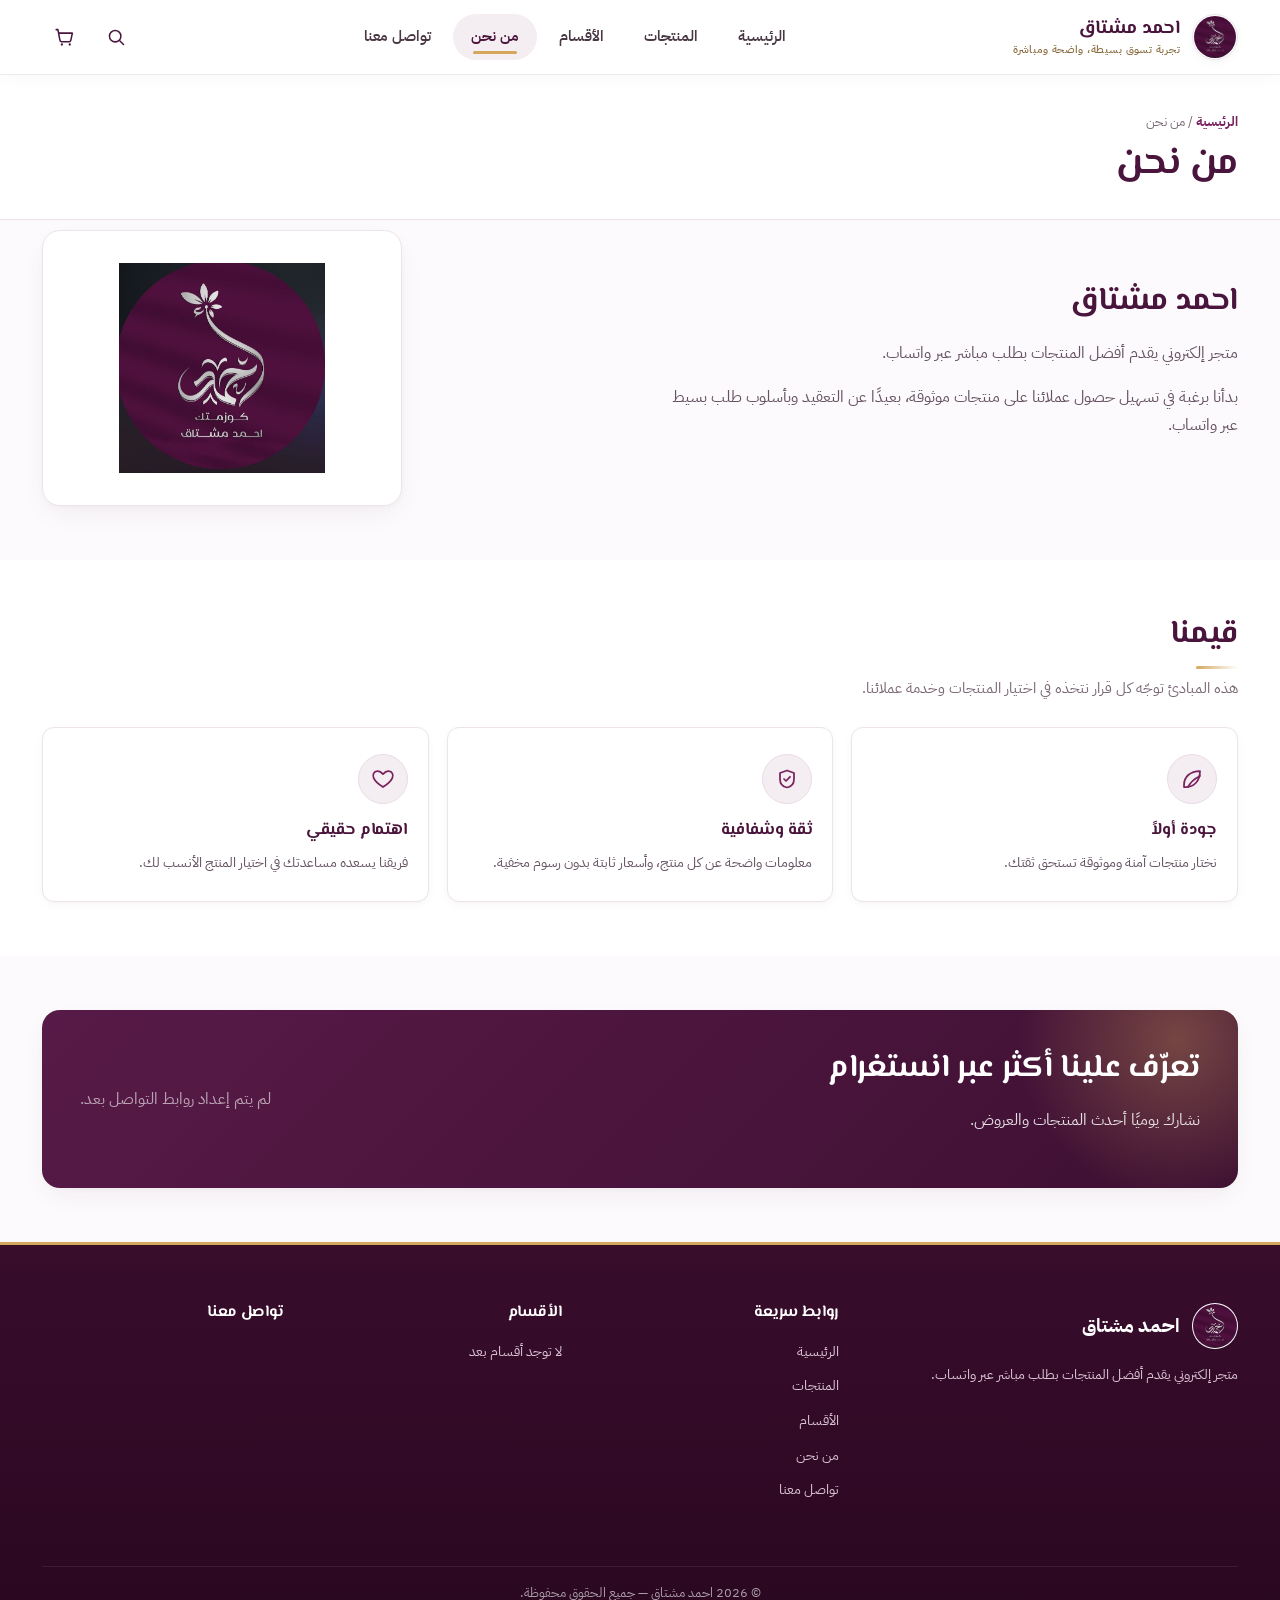
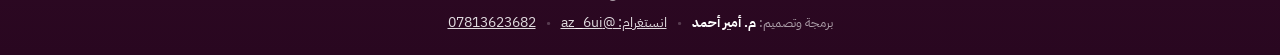
==== about.html @ 4a7d6ff7 "Add files via upload" ====
<!DOCTYPE html>
<html lang="ar" dir="rtl">
<head>
  <meta name="viewport" content="width=device-width, initial-scale=1.0">
<meta charset="UTF-8">
<meta name="viewport" content="width=device-width, initial-scale=1.0">
<title>من نحن | متجرك الإلكتروني</title>
<link rel="icon" href="assets/logo/logo.png">
  <!-- Arabic UI font (same on every page; non-blocking) -->
  <!-- عدّل رابط قاعدة البيانات لكل عميل ليطابق config.js -->
  <link rel="preconnect" href="https://test3-2a6de-default-rtdb.europe-west1.firebasedatabase.app" crossorigin>
  <link rel="preconnect" href="https://ik.imagekit.io" crossorigin>
  <link rel="preconnect" href="https://fonts.googleapis.com">
  <link rel="preconnect" href="https://fonts.gstatic.com" crossorigin>
  <link rel="stylesheet" href="https://fonts.googleapis.com/css2?family=Cairo:wght@600;700&family=Tajawal:wght@400;500;700&display=swap" media="print" onload="this.media='all'">
  <noscript><link rel="stylesheet" href="https://fonts.googleapis.com/css2?family=Cairo:wght@600;700&family=Tajawal:wght@400;500;700&display=swap"></noscript>
<link rel="stylesheet" href="css/style.css?v=60">
  <link rel="stylesheet" href="css/refresh.css?v=60">
</head>
<body>

<div id="site-header" data-active="about"></div>

<main>
  <section class="page-header">
    <div class="container">
      <div class="breadcrumb"><a href="index.html">الرئيسية</a> / من نحن</div>
      <h1>من نحن</h1>
    </div>
  </section>

  <section class="section" style="padding-top:10px;">
    <div class="container about-hero">
      <div>
        <h2 id="aboutStoreName">متجرك الإلكتروني</h2>
        <p id="aboutDescription">متجر إلكتروني يقدّم منتجات مختارة بعناية.</p>
        <p>بدأنا برغبة في تسهيل حصول عملائنا على منتجات موثوقة، بعيدًا عن التعقيد وبأسلوب طلب بسيط عبر واتساب.</p>
      </div>
      <div class="hero-art" style="max-width:360px;margin-inline-start:auto;">
        <img src="assets/logo/logo.png" alt="شعار المتجر">
      </div>
    </div>
  </section>

  <section class="section section-alt">
    <div class="container">
      <div class="section-head">
        <div>
          <h2>قيمنا</h2>
          <p>هذه المبادئ توجّه كل قرار نتخذه في اختيار المنتجات وخدمة عملائنا.</p>
        </div>
      </div>
      <div class="value-grid">
        <div class="feature-card">
          <div class="icon"><svg viewBox="0 0 24 24" fill="none" stroke="currentColor" stroke-width="1.7"><path d="M20 4C10 4 4 10 4 18v2h2c8 0 14-6 14-16Z"/><path d="M8 20c2-4 6-8 12-11"/></svg></div>
          <h3>جودة أولاً</h3>
          <p>نختار منتجات آمنة وموثوقة تستحق ثقتك.</p>
        </div>
        <div class="feature-card">
          <div class="icon"><svg viewBox="0 0 24 24" fill="none" stroke="currentColor" stroke-width="1.7"><path d="M12 3.5 19 6v6c0 5-3 7.8-7 8.5-4-.7-7-3.5-7-8.5V6l7-2.5Z"/><path d="m9 12 2 2 4-4.2"/></svg></div>
          <h3>ثقة وشفافية</h3>
          <p>معلومات واضحة عن كل منتج، وأسعار ثابتة بدون رسوم مخفية.</p>
        </div>
        <div class="feature-card">
          <div class="icon"><svg viewBox="0 0 24 24" fill="none" stroke="currentColor" stroke-width="1.7"><path d="M12 20s-7.3-4.6-9.4-9.2C1.2 7.6 3 4.5 6.2 4.1c2-.3 3.8.7 5.8 3 2-2.3 3.8-3.3 5.8-3 3.2.4 5 3.5 3.6 6.7C19.3 15.4 12 20 12 20Z"/></svg></div>
          <h3>اهتمام حقيقي</h3>
          <p>فريقنا يسعده مساعدتك في اختيار المنتج الأنسب لك.</p>
        </div>
      </div>
    </div>
  </section>

  <section class="section">
    <div class="container">
      <div class="contact-band" id="aboutContactBand">
        <div>
          <h2>تعرّف علينا أكثر عبر انستغرام</h2>
          <p>نشارك يوميًا أحدث المنتجات والعروض.</p>
        </div>
        <div class="social-row" id="aboutSocialRow"></div>
      </div>
    </div>
  </section>
</main>

<div id="site-footer"></div>

<!-- سكربتات مؤجلة (defer): لا تحجب الرسم. القراءة من Firebase عبر REST داخل store.js (بدون SDK) -->
<script src="js/config.js?v=60" defer></script>
<script src="js/icons.js?v=60" defer></script>
<script src="js/store.js?v=60" defer></script>
<script src="js/whatsapp.js?v=60" defer></script>
<script src="js/app.js?v=60" defer></script>
<script>
  /* تُستدعى عند التحميل وعند وصول الإعدادات من Firebase (كانت تُرسم مرة واحدة فقط → بيانات ناقصة لأول زائر) */
  function renderAboutPage() {
    var s = Store.getSettings();
    var nameEl = document.getElementById("aboutStoreName");
    var descEl = document.getElementById("aboutDescription");
    if (nameEl) nameEl.textContent = s.storeName || "";
    if (descEl) descEl.textContent = s.storeDescription || "";

    var html = "";
    if (s.instagram) html += '<a href="' + escapeHtml(safeUrl(s.instagram)) + '" target="_blank" rel="noopener">' + iconSvg("instagram") + "انستغرام</a>";
    if (s.whatsapp) html += '<a href="https://wa.me/' + whatsappDigitsOnly(s.whatsapp) + '" target="_blank" rel="noopener">' + iconSvg("whatsapp") + "واتساب</a>";
    var row = document.getElementById("aboutSocialRow");
    if (row) row.innerHTML = html || '<span style="opacity:.6;">لم يتم إعداد روابط التواصل بعد.</span>';
  }
  document.addEventListener("DOMContentLoaded", renderAboutPage);
  document.addEventListener("store:synced", renderAboutPage);
</script>
</body>
</html>
---- css/style.css ----
/* ==========================================================================
   style.css — Luxury Velvet Berry & Warm Plum Theme — RTL Arabic
   Store: كوزمتك احمد مشتاق
   --------------------------------------------------------------------------
   Foundation of the design system: tokens, base, every shared component,
   the admin area and the core responsive rules. Self-sufficient styling.
   ========================================================================== */

@import url('https://fonts.googleapis.com/css2?family=El+Messiri:wght@400;600;700&family=IBM+Plex+Sans+Arabic:wght@300;400;500;600;700&display=swap');

:root{
  /* ---- 1. ثيم كوزمتك احمد مشتاق (درجات توتية مخملية واضحة ومريحة) ---- */
  --primary:#4a153c;            /* بورغندي توتي دافئ وواضح بدلاً من السواد المكتوم */
  --secondary:#7a225e;          /* درجة مخملية أنيقة للأزرار والتفاعل */
  --accent:#d4a75d;             /* ذهبي شامبين هادئ ومشرق */
  --bg:#fcfafc;                 /* خلفية ساتانية دافئة ومريحة للنظر */
  --surface:#ffffff;            /* بطاقات بيضاء نقية */
  --text:#241621;               /* لون نصوص أساسي مريح وواضح */
  --text-2:#786674;             /* لون نصوص فرعية ناعم */
  --border:#ede4eb;             /* حدود شعرية ناعمة جداً */

  /* ---- 2. التدرجات المشتقة والحالات ---- */
  --primary-hover:#3b0f30;
  --secondary-hover:#63184b;
  --secondary-50:#faf2f7;       /* خلفيات التحديد الناعمة */
  --secondary-100:#f2deec;
  --accent-soft:#fbf6ee;
  --accent-ink:#876020;
  --surface-2:#f6f1f5;          /* خلفيات الألواح والعناصر المساعدة */
  --border-strong:#d9cad6;
  --border-soft:#f7f1f5;
  --on-primary:#ffffff;

  /* ---- 3. ألوان الحالات ---- */
  --success:#1b6848; --success-bg:#eef7f2; --success-line:#c4e4d3; --success-ink:#124d35;
  --warning:#9d5614; --warning-bg:#fdf6ee; --warning-line:#f6dcbc; --warning-ink:#703b0a;
  --error:#a31c26;   --error-bg:#fdf1f2;   --error-line:#f7c7ca;   --error-ink:#751119;
  --info:#7a225e;    --info-bg:#faf2f7;    --info-line:#f2deec;    --info-ink:#63184b;

  /* ---- 4. الحفاظ على المسميات القديمة للتوافق الكامل مع دوال الموقع ---- */
  --teal:var(--secondary); --teal-deep:var(--primary); --teal-press:var(--primary-hover);
  --teal-light:var(--secondary-50); --teal-wash:var(--surface-2);
  --navy:var(--primary); --navy-2:#483443; --soft-blue:var(--secondary-50);
  --olive-900:var(--primary); --olive-800:var(--primary); --olive-700:var(--primary); --olive-600:var(--secondary);
  --olive-500:var(--secondary); --olive-400:#9e8d9a; --olive-100:var(--secondary-50); --olive-50:var(--surface-2);
  --sand-500:var(--accent-ink); --sand-100:var(--accent-soft);
  --cream:var(--bg); --white:var(--surface);
  --ink-900:var(--text); --ink-800:#2d1d29; --ink-700:#493744; --ink-600:#665261;
  --ink-500:var(--text-2); --ink-400:var(--text-2); --ink-300:#a797a3;
  --line:var(--border); --line-strong:var(--border-strong); --line-soft:var(--border-soft);
  --danger:var(--error); --danger-bg:var(--error-bg);

  /* ---- 5. الحواف، الظلال والخطوط ---- */
  --radius-xl:18px; --radius-lg:14px; --radius-md:10px; --radius-sm:6px; --radius-pill:999px;
  --r-card:12px; --r-ctl:8px;
  --shadow-soft:0 3px 12px -2px rgba(74,21,60,.05), 0 1px 3px rgba(74,21,60,.02);
  --shadow-card:0 10px 30px -8px rgba(74,21,60,.08), 0 2px 6px -1px rgba(74,21,60,.03);
  --shadow-lift:0 20px 45px -10px rgba(74,21,60,.18), 0 6px 16px -4px rgba(74,21,60,.08);
  --ring:0 0 0 3px rgba(122,34,94,.18);
  --overlay:rgba(43,12,35,.6);
  --font-display:'El Messiri',serif;
  --font-body:'IBM Plex Sans Arabic',system-ui,sans-serif;
  --container:1260px;

  /* النسبة المناسبة لعرض منتجات التجميل والعطور */
  --card-image-ratio:4/5;
  --card-image-fit:cover;
}

@supports (color:color-mix(in srgb,red,blue)){
  :root{
    --primary-hover:color-mix(in srgb,var(--primary) 82%,#000);
    --secondary-hover:color-mix(in srgb,var(--secondary) 85%,#000);
    --secondary-50:color-mix(in srgb,var(--secondary) 8%,#fff);
    --secondary-100:color-mix(in srgb,var(--secondary) 16%,#fff);
    --accent-soft:color-mix(in srgb,var(--accent) 12%,#fff);
    --accent-ink:color-mix(in srgb,var(--accent) 64%,#000);
    --surface-2:color-mix(in srgb,var(--bg) 60%,var(--border));
    --border-soft:color-mix(in srgb,var(--border) 55%,#fff);
  }
}

/* ==========================================================================
   Base
   ========================================================================== */
*{box-sizing:border-box}
html{scroll-behavior:smooth;-webkit-text-size-adjust:100%}
body{
  margin:0;
  background:var(--bg);
  color:var(--text);
  font-family:var(--font-body);
  font-size:16px;
  line-height:1.75;
  -webkit-font-smoothing:antialiased;
  -webkit-tap-highlight-color:transparent;
  text-rendering:optimizeLegibility;
}
img{max-width:100%;display:block}
a{color:inherit;text-decoration:none}
a,button,input,select,textarea{touch-action:manipulation}
button,input,select,textarea{font:inherit}
button{cursor:pointer}
p{color:var(--ink-600);margin:0 0 1em}
h1,h2,h3,h4{
  font-family:var(--font-display);
  font-weight:700;
  line-height:1.3;
  margin:0 0 .5em;
  color:var(--primary);
  letter-spacing:-0.01em;
}
h1{font-size:clamp(1.85rem,4.2vw,3rem);line-height:1.2}
h2{font-size:clamp(1.4rem,2.8vw,2rem)}
h3{font-size:1.15rem}
.container{width:min(100%,var(--container));margin-inline:auto;padding-inline:clamp(16px,3.5vw,32px)}
.visually-hidden{position:absolute;width:1px;height:1px;overflow:hidden;clip:rect(0 0 0 0)}
:focus-visible{outline:2px solid var(--secondary);outline-offset:2px}
::selection{background:var(--secondary-100);color:var(--primary)}
svg[stroke="currentColor"]{stroke-linecap:round;stroke-linejoin:round;stroke-width:1.75}

/* ==========================================================================
   Loading skeletons
   ========================================================================== */
@keyframes shimmer{0%{background-position:-200% 0}100%{background-position:200% 0}}
.skeleton-card{
  min-height:280px;
  background:var(--surface);
  border-radius:var(--r-card);
  border:1px solid var(--border);
  overflow:hidden;
  padding:14px;
  display:flex;
  flex-direction:column;
  gap:12px;
}
.skeleton-box{
  background:linear-gradient(90deg,var(--surface-2) 25%,var(--bg) 50%,var(--surface-2) 75%);
  background-size:200% 100%;
  animation:shimmer 1.6s infinite ease-in-out;
  border-radius:var(--radius-sm);
}
.skeleton-img{width:100%;aspect-ratio:var(--card-image-ratio)}
.skeleton-text{height:16px;width:75%}
.skeleton-price{height:20px;width:40%;margin-top:auto}

/* ==========================================================================
   Buttons
   ========================================================================== */
.btn{
  display:inline-flex;
  align-items:center;
  justify-content:center;
  gap:8px;
  min-height:48px;
  padding:11px 24px;
  border:1.5px solid transparent;
  border-radius:var(--r-ctl);
  font-weight:600;
  font-size:.95rem;
  line-height:1.3;
  text-align:center;
  letter-spacing:0.01em;
  transition:all .28s cubic-bezier(.16,1,.3,1);
  position:relative;
  overflow:hidden;
}
.btn svg{width:18px;height:18px;flex:none}
.btn:focus-visible{outline:0;box-shadow:var(--ring)}
.btn-primary{
  background:linear-gradient(135deg, var(--primary) 0%, #601c4f 100%);
  border-color:var(--primary);
  color:var(--on-primary);
  box-shadow:0 4px 14px rgba(74,21,60,.22);
}
.btn-primary:hover{
  background:linear-gradient(135deg, var(--secondary) 0%, #8f2b70 100%);
  border-color:var(--secondary);
  box-shadow:0 6px 20px rgba(122,34,94,.28);
  transform:translateY(-1.5px);
}
.btn-primary:active{transform:translateY(0);box-shadow:none}
.btn-outline{
  background:rgba(255,255,255,.9);
  border-color:var(--border-strong);
  color:var(--primary);
  backdrop-filter:blur(4px);
}
.btn-outline:hover{
  background:var(--secondary-50);
  border-color:var(--secondary);
  color:var(--secondary-hover);
  transform:translateY(-1.5px);
}
.btn-whatsapp{
  background:linear-gradient(135deg, #207753 0%, var(--success) 100%);
  border-color:var(--success);
  color:#fff;
  box-shadow:0 4px 14px rgba(27,104,72,.22);
}
.btn-whatsapp:hover{
  background:var(--success-ink);
  border-color:var(--success-ink);
  transform:translateY(-1.5px);
  box-shadow:0 6px 18px rgba(27,104,72,.3);
}
.btn-sm{min-height:40px;padding:7px 18px;font-size:.86rem}
.btn-block{width:100%}
.btn:disabled,.btn[disabled]{
  background:var(--surface-2);
  border-color:var(--border);
  color:var(--ink-300);
  box-shadow:none;
  cursor:not-allowed;
  transform:none!important;
}
.btn-icon{
  position:relative;
  display:inline-flex;
  align-items:center;
  justify-content:center;
  width:44px;
  height:44px;
  padding:0;
  border:1px solid transparent;
  border-radius:50%;
  background:transparent;
  color:var(--primary);
  transition:all .22s ease;
}
.btn-icon:hover{
  background:var(--secondary-50);
  color:var(--secondary);
  transform:scale(1.05);
}
.btn-icon:focus-visible{outline:0;box-shadow:var(--ring)}
.btn-icon svg{width:21px;height:21px}

/* ==========================================================================
   Header & Navigation
   ========================================================================== */
#site-header{position:sticky;top:0;z-index:100}
.site-header{
  background:rgba(255,255,255,0.94);
  backdrop-filter:blur(14px);
  -webkit-backdrop-filter:blur(14px);
  border-bottom:1px solid rgba(237,228,235,0.85);
  box-shadow:0 4px 20px -2px rgba(74,21,60,.03);
  transition:all .3s ease;
}
.header-inner{min-height:74px;display:flex;align-items:center;gap:24px}
.brand{display:flex;align-items:center;gap:12px;min-width:max-content;transition:transform .2s ease}
.brand:hover{transform:scale(1.015)}
.brand img{
  width:46px;
  height:46px;
  border-radius:50%;
  object-fit:cover;
  background:var(--surface);
  border:1.5px solid var(--border);
  padding:1px;
  box-shadow:var(--shadow-soft);
}
.brand-name{
  font-family:var(--font-display);
  font-weight:700;
  font-size:1.18rem;
  line-height:1.2;
  color:var(--primary);
}
.brand-name span{
  display:block;
  font-family:var(--font-body);
  font-size:.7rem;
  font-weight:500;
  color:var(--accent-ink);
  margin-top:2px;
  letter-spacing:0.04em;
}
.main-nav{display:flex;align-items:center;justify-content:center;gap:4px;flex:1}
.main-nav a{
  position:relative;
  padding:10px 18px;
  border-radius:var(--radius-pill);
  font-size:.92rem;
  font-weight:600;
  color:var(--ink-700);
  transition:all .22s ease;
}
.main-nav a:hover{
  color:var(--primary);
  background:var(--secondary-50);
}
.main-nav a.active{
  color:var(--primary);
  background:var(--secondary-50);
}
.main-nav a.active::after{
  content:"";
  position:absolute;
  inset-inline:20px;
  bottom:6px;
  height:2.5px;
  border-radius:3px;
  background:var(--accent);
}
.header-actions{display:flex;align-items:center;gap:8px;margin-inline-start:auto}
.nav-toggle{display:none}
.cart-link{position:relative}
.cart-count{
  display:none;
  position:absolute;
  inset-block-start:-1px;
  inset-inline-end:-1px;
  min-width:20px;
  height:20px;
  padding:0 5px;
  align-items:center;
  justify-content:center;
  border-radius:var(--radius-pill);
  background:linear-gradient(135deg, var(--accent) 0%, #b88636 100%);
  color:#fff;
  font-size:.68rem;
  font-weight:700;
  line-height:1;
  border:2px solid var(--surface);
  box-shadow:0 2px 6px rgba(212,167,93,.4);
}
.cart-count.has-items{display:inline-flex}

/* Mobile drawer */
.sidebar-nav{
  position:fixed;
  top:0;
  left:0;
  right:auto;
  width:min(320px,86vw);
  max-width:86vw;
  height:100vh;
  height:100dvh;
  background:var(--surface);
  border-radius:0 var(--radius-xl) var(--radius-xl) 0;
  padding:20px 18px;
  overflow-y:auto;
  text-align:right;
  transform:translateX(-100%);
  transition:transform .32s cubic-bezier(.4,0,.2,1);
  z-index:9999;
}
.sidebar-nav.active{transform:translateX(0);box-shadow:var(--shadow-lift)}
.sidebar-nav svg{width:22px;height:22px;flex-shrink:0;color:var(--secondary)}
.sidebar-nav a:active,.sidebar-nav button:active{background:var(--surface-2)}
.sidebar-nav li>a{color:var(--ink-700);border-radius:var(--r-ctl);padding:10px}
.sidebar-nav li>a:hover{background:var(--secondary-50);color:var(--primary)}
.sidebar-submenu{display:none;padding-right:15px}
.sidebar-submenu.active{display:block}
.sidebar-overlay{position:fixed;inset:0;background:var(--overlay);display:none;z-index:9998;backdrop-filter:blur(3px)}
.sidebar-overlay.active{display:block}

/* Search overlay */
.global-search-overlay{position:fixed;inset:0;z-index:1000;display:none;padding:18px;background:var(--overlay);backdrop-filter:blur(6px)}
.global-search-overlay.open{display:flex;justify-content:center;align-items:flex-start}
.global-search-container{
  width:min(100%,720px);
  margin-top:64px;
  padding:22px;
  background:var(--surface);
  border-radius:var(--radius-xl);
  box-shadow:var(--shadow-lift);
  max-height:82vh;
  display:flex;
  flex-direction:column;
  border:1px solid var(--border);
}
.global-search-header{display:flex;gap:12px;margin-bottom:16px}
.global-search-results{overflow:auto;display:flex;flex-direction:column;gap:10px}
.search-result-item{
  display:flex;
  gap:14px;
  align-items:center;
  padding:12px;
  border:1px solid var(--border);
  border-radius:var(--r-card);
  background:var(--surface);
  transition:all .22s ease;
}
.search-result-item:hover{
  border-color:var(--secondary);
  background:var(--secondary-50);
  transform:translateX(-3px);
}
.search-item-img{
  width:64px;
  height:64px;
  border-radius:var(--radius-sm);
  overflow:hidden;
  background:var(--surface-2);
  display:grid;
  place-items:center;
  flex:none;
}
.search-item-img img{width:100%;height:100%;object-fit:cover}
.search-item-info h4{margin:0 0 4px;font-size:.95rem}
.search-item-info span{font-weight:700;color:var(--primary)}
.empty-search{text-align:center;padding:36px;color:var(--text-2)}

/* ==========================================================================
   Hero + Promotional Slider
   ========================================================================== */
.hero{
  position:relative;
  overflow:hidden;
  padding:64px 0 54px;
  background:linear-gradient(135deg, #380e2d 0%, var(--primary) 50%, #5c184b 100%);
  color:#fff;
}
.hero:before{
  content:"";
  position:absolute;
  top:-160px;
  inset-inline-start:-120px;
  width:480px;
  height:480px;
  border-radius:50%;
  background:radial-gradient(closest-side, rgba(212,167,93,.25), rgba(212,167,93,0));
  pointer-events:none;
}
.hero-blob{
  position:absolute;
  top:50%;
  inset-inline-end:-120px;
  width:460px;
  height:460px;
  margin-top:-230px;
  border-radius:50%;
  border:1px solid rgba(255,255,255,.07);
  background:radial-gradient(closest-side, rgba(122,34,94,.4), transparent);
  pointer-events:none;
}
.hero-inner{position:relative;z-index:1;display:flex;align-items:center;gap:48px}
.hero-copy{flex:1.1;padding:0;min-width:0}
.hero-eyebrow-free{
  display:inline-flex;
  align-items:center;
  gap:7px;
  padding:6px 16px;
  border-radius:var(--radius-pill);
  background:rgba(212,167,93,.16);
  color:var(--accent);
  font-weight:600;
  font-size:.85rem;
  border:1px solid rgba(212,167,93,.42);
  backdrop-filter:blur(4px);
}
.hero-copy h1{max-width:700px;margin:18px 0 14px;color:#fff;text-shadow:0 2px 10px rgba(0,0,0,.2)}
.hero-copy>p{font-size:1.08rem;max-width:58ch;color:rgba(255,255,255,.85);line-height:1.8}
.hero-cta{display:flex;gap:12px;flex-wrap:wrap;margin-top:28px}
.hero .btn-primary{
  background:linear-gradient(135deg, var(--accent) 0%, #b88636 100%);
  border-color:var(--accent);
  color:var(--primary);
  box-shadow:0 4px 18px rgba(212,167,93,.35);
}
.hero .btn-primary:hover{
  background:linear-gradient(135deg, #e2ba73 0%, var(--accent) 100%);
  border-color:#e2ba73;
  color:var(--primary);
  transform:translateY(-2px);
}
.hero .btn-outline{
  background:rgba(255,255,255,.08);
  border-color:rgba(255,255,255,.3);
  color:#fff;
  backdrop-filter:blur(6px);
}
.hero .btn-outline:hover{
  background:rgba(255,255,255,.18);
  border-color:#fff;
  color:#fff;
}
.hero-trust{display:flex;gap:12px;margin-top:32px;flex-wrap:wrap}
.hero-trust div{
  padding:11px 18px;
  background:rgba(255,255,255,.06);
  border:1px solid rgba(255,255,255,.14);
  border-radius:var(--r-ctl);
  backdrop-filter:blur(4px);
}
.hero-trust strong{display:block;color:var(--accent);font-size:1.05rem}
.hero-trust span{font-size:.78rem;color:rgba(255,255,255,.78)}
.hero-art{
  position:relative;
  flex:1;
  width:100%;
  max-width:560px;
  min-height:0;
  border-radius:var(--radius-xl);
  overflow:hidden;
  background:var(--surface);
  border:1px solid rgba(255,255,255,.18);
  box-shadow:var(--shadow-lift);
}
.hero-art-default{width:100%;aspect-ratio:4/3;display:grid;place-items:center;background:var(--surface-2)}
.hero-art-default img{width:34%;height:auto;object-fit:contain}
.promo-slider-container{position:relative;width:100%;aspect-ratio:4/3;overflow:hidden;background:var(--surface-2)}
.promo-slider-track{display:flex;width:100%;height:100%;transition:transform .5s cubic-bezier(.16,1,.3,1)}
.promo-slide{flex:0 0 100%;height:100%;position:relative}
.promo-slide img{width:100%;height:100%;object-fit:cover}
.promo-dots{position:absolute;bottom:14px;left:50%;transform:translateX(-50%);display:flex;gap:7px;z-index:5}
.promo-dot{
  width:8px;
  height:8px;
  border-radius:var(--radius-pill);
  background:rgba(255,255,255,.65);
  box-shadow:0 0 0 1px rgba(74,21,60,.25);
  cursor:pointer;
  transition:all .25s ease;
}
.promo-dot.active{width:24px;background:#fff;box-shadow:0 2px 6px rgba(0,0,0,.3)}
.ads-slider{border-radius:var(--radius-xl);overflow:hidden;box-shadow:var(--shadow-card)}
.swiper-slide{border-radius:var(--radius-xl);overflow:hidden}
.hero-image{width:100%;height:100%;object-fit:cover}

/* ==========================================================================
   Sections + Category Chips
   ========================================================================== */
.section{padding:54px 0}
.section-alt{background:var(--surface)}
.section-head{display:flex;align-items:end;justify-content:space-between;gap:20px;margin-bottom:26px}
.section-head>div:first-child{min-width:0}
.section-head h2{margin-bottom:6px}
.section-head h2::after{
  content:"";
  display:block;
  width:42px;
  height:3px;
  border-radius:3px;
  background:linear-gradient(90deg, var(--accent) 0%, transparent 100%);
  margin-top:10px;
}
.section-head p{margin:0;max-width:65ch;color:var(--text-2);font-size:.95rem}
.section-head .btn{white-space:nowrap;flex-shrink:0}
.section-tag{color:var(--accent-ink);font-weight:600}
.section-categories-highlight{background:var(--bg);padding:50px 0}

.cat-scroller{
  display:flex;
  flex-wrap:nowrap;
  align-items:stretch;
  gap:16px;
  overflow-x:auto;
  padding:10px 6px 18px;
  scroll-behavior:smooth;
  scroll-snap-type:x mandatory;
  scrollbar-width:none;
  -webkit-overflow-scrolling:touch;
}
.cat-scroller::-webkit-scrollbar{display:none}
.cat-chip{
  flex:0 0 144px;
  width:144px;
  min-height:170px;
  padding:18px 12px 16px;
  display:flex;
  flex-direction:column;
  align-items:center;
  justify-content:flex-start;
  gap:12px;
  background:var(--surface);
  border:1px solid var(--border);
  border-radius:var(--r-card);
  box-shadow:var(--shadow-soft);
  scroll-snap-align:start;
  transition:all .28s cubic-bezier(.16,1,.3,1);
}
.cat-chip:hover{
  border-color:var(--accent);
  box-shadow:var(--shadow-card);
  transform:translateY(-4px);
}
.cat-chip .cat-icon{
  width:84px;
  height:84px;
  min-width:84px;
  border-radius:50%;
  background:var(--secondary-50);
  border:1px solid var(--secondary-100);
  display:grid;
  place-items:center;
  overflow:hidden;
  color:var(--primary);
  flex-shrink:0;
  box-shadow:inset 0 2px 6px rgba(74,21,60,.04);
}
.cat-chip .cat-icon svg{width:34px;height:34px}
.cat-chip .cat-icon img{width:100%;height:100%;object-fit:cover;border-radius:50%}
.cat-chip span.name{
  width:100%;
  margin:0;
  font-size:.92rem;
  font-weight:700;
  line-height:1.4;
  text-align:center;
  color:var(--primary);
  display:-webkit-box;
  -webkit-line-clamp:2;
  -webkit-box-orient:vertical;
  overflow:hidden;
}
.category-grid{display:grid;grid-template-columns:repeat(auto-fill,minmax(280px,1fr));gap:24px}

/* ==========================================================================
   Product Cards
   ========================================================================== */
.product-grid{display:grid;grid-template-columns:repeat(4,minmax(0,1fr));gap:24px 18px}
.product-card{
  position:relative;
  min-width:0;
  display:flex;
  flex-direction:column;
  background:var(--surface);
  border:1px solid var(--border);
  border-radius:var(--r-card);
  overflow:hidden;
  box-shadow:var(--shadow-soft);
  transition:all .32s cubic-bezier(.16,1,.3,1);
}
.product-card:hover{
  transform:translateY(-5px);
  border-color:var(--border-strong);
  box-shadow:var(--shadow-card), 0 0 16px -4px rgba(122,34,94,.12);
}
.product-media{
  display:block;
  position:relative;
  width:100%;
  aspect-ratio:var(--card-image-ratio);
  background:var(--surface-2);
  overflow:hidden;
}
.product-media>img{
  width:100%;
  height:100%;
  object-fit:var(--card-image-fit);
  transition:transform .5s cubic-bezier(.16,1,.3,1), opacity .25s ease, filter .25s ease;
}
.product-card:hover .product-media>img{transform:scale(1.05)}
.placeholder-icon{height:100%;display:grid;place-items:center;color:var(--olive-400)}
.placeholder-icon svg,.placeholder-icon-wrap svg,.cat-card-img svg{width:36px;height:36px}

/* Badges */
.badge{
  position:absolute;
  inset-block-start:12px;
  inset-inline-start:12px;
  z-index:2;
  padding:3px 12px;
  border-radius:var(--radius-pill);
  font-size:.7rem;
  font-weight:700;
  letter-spacing:0.02em;
  line-height:1.7;
  background:var(--surface);
  color:var(--primary);
  border:1px solid var(--border);
  box-shadow:0 2px 6px rgba(0,0,0,.06);
}
.badge-offer{
  background:linear-gradient(135deg, var(--error) 0%, #b81f2a 100%);
  border-color:var(--error);
  color:#fff;
}
.badge-new{
  background:linear-gradient(135deg, var(--secondary) 0%, #942973 100%);
  border-color:var(--secondary);
  color:#fff;
}
.badge-featured{
  background:linear-gradient(135deg, var(--accent) 0%, #b88636 100%);
  border-color:var(--accent);
  color:#fff;
}
.badge-out-abs{
  inset-inline-start:auto;
  inset-inline-end:12px;
  background:var(--ink-800);
  border-color:var(--ink-800);
  color:#fff;
}
.badge-variants{
  inset-block-start:auto;
  inset-block-end:12px;
  inset-inline-start:12px;
  background:rgba(255,255,255,.94);
  color:var(--ink-700);
  backdrop-filter:blur(4px);
}
.badge-variants svg{width:11px;height:11px;vertical-align:-2px;margin-inline-end:3px}

.product-card:has(.badge-out-abs) .product-media>img{filter:grayscale(.9);opacity:.5}
.product-card:has(.badge-out-abs) .product-name,.product-card:has(.badge-out-abs) .price{color:var(--text-2)}

.product-body{display:flex;flex-direction:column;flex:1;padding:16px}
.product-cat{display:block;color:var(--accent-ink);font-size:.75rem;font-weight:600;line-height:1.3;margin-bottom:6px}
.product-name{
  font-family:var(--font-body);
  font-size:.96rem;
  font-weight:600;
  line-height:1.5;
  margin:0 0 8px;
  color:var(--text);
  display:-webkit-box;
  -webkit-line-clamp:2;
  -webkit-box-orient:vertical;
  overflow:hidden;
}
.product-name a:hover{color:var(--secondary)}
.product-body-colors{display:flex;align-items:center;gap:6px;margin:0 0 10px}
.card-color-dot{
  width:14px;
  height:14px;
  border-radius:50%;
  border:2px solid var(--surface);
  box-shadow:0 0 0 1px var(--border-strong);
  flex-shrink:0;
  display:inline-block;
}
.card-color-more{font-size:.72rem;font-weight:700;color:var(--ink-600);line-height:1;padding-inline:2px}
.product-foot{display:flex;flex-direction:column;align-items:stretch;gap:12px;margin-top:auto;padding-top:8px}
.price,.detail-price{font-weight:800;color:var(--primary)}
.price{font-size:1.12rem;line-height:1.2}
.price-old{margin-inline-start:6px;color:var(--text-2);font-weight:500;font-size:.82em;text-decoration:line-through}
.price-sale{color:var(--error)}
.product-actions{width:100%}
.product-actions .btn{width:100%;min-height:44px;padding:9px 12px;gap:8px;font-size:.88rem;border-radius:var(--r-ctl)}
.product-actions .btn svg{width:17px;height:17px}
.product-actions .btn .btn-label{white-space:nowrap}
.product-desc{color:var(--ink-600);font-size:.84rem}
.stock-line{display:flex;align-items:center;gap:7px;color:var(--success);font-size:.86rem;font-weight:600}
.stock-line:has(.dot-out){color:var(--error-ink)}
.dot{width:8px;height:8px;border-radius:50%;background:var(--success);display:inline-block;flex:none}
.dot-out{background:var(--error)}

/* ==========================================================================
   Feature Cards, Contact Band, Social
   ========================================================================== */
.feature-grid{display:grid;grid-template-columns:repeat(4,1fr);gap:18px}
.feature-card{
  background:var(--surface);
  border:1px solid var(--border);
  border-radius:var(--r-card);
  padding:26px 20px;
  box-shadow:var(--shadow-soft);
  transition:all .28s cubic-bezier(.16,1,.3,1);
}
.feature-card:hover{
  border-color:var(--accent);
  box-shadow:var(--shadow-card);
  transform:translateY(-3px);
}
.feature-card .icon{
  width:50px;
  height:50px;
  border-radius:50%;
  background:var(--secondary-50);
  border:1px solid var(--secondary-100);
  display:grid;
  place-items:center;
  color:var(--secondary);
  margin-bottom:16px;
}
.feature-card .icon svg{width:24px;height:24px}
.feature-card h3{font-size:1.05rem}
.feature-card p{font-size:.88rem;margin:0}

/* شريط التواصل - متناسق وبورغندي واضح */
.contact-band{
  position:relative;
  overflow:hidden;
  padding:38px;
  border-radius:var(--radius-xl);
  background:linear-gradient(135deg, #581a48 0%, #3e1032 100%);
  color:#fff;
  display:flex;
  align-items:center;
  justify-content:space-between;
  gap:25px;
  box-shadow:var(--shadow-card);
}
.contact-band:before{
  content:"";
  position:absolute;
  top:-130px;
  inset-inline-start:-100px;
  width:320px;
  height:320px;
  border-radius:50%;
  background:radial-gradient(closest-side, rgba(212,167,93,.35), transparent);
  pointer-events:none;
}
.contact-band>*{position:relative}
.contact-band h2,.contact-band p{color:#fff}
.contact-band h2::after{display:none}
.contact-band p{opacity:.85}
.social-row{display:flex;align-items:center;gap:8px}
.social-row .btn{
  background:rgba(255,255,255,.08);
  border-color:rgba(255,255,255,.25);
  color:#fff;
  backdrop-filter:blur(4px);
}
.social-row .btn:hover{
  background:rgba(255,255,255,.2);
  border-color:#fff;
  color:#fff;
  transform:translateY(-2px);
}
.contact-band .social-row{flex-wrap:wrap}
.contact-band .social-row .btn{min-height:42px}

/* ==========================================================================
   Footer - لون توتي ملكي مريح وفاخر
   ========================================================================== */
.site-footer{
  margin-top:0;
  background:linear-gradient(180deg, #380d2c 0%, #290720 100%);
  color:#eedde8;
  border-top:3px solid var(--accent);
}
.footer-grid{display:grid;grid-template-columns:1.5fr 1fr 1fr 1fr;gap:36px;padding:58px 0 38px}
.footer-brand{display:flex;align-items:center;gap:12px;margin-bottom:14px}
.footer-brand img{
  width:46px;
  height:46px;
  object-fit:cover;
  background:var(--surface);
  border-radius:50%;
  border:1.5px solid rgba(255,255,255,.15);
}
.footer-brand strong{font-size:1.2rem;color:#fff}
.site-footer p{color:#dbc3d4;font-size:.88rem;line-height:1.7}
.site-footer h4{color:#fff;font-size:1rem;margin-bottom:16px}
.site-footer ul{list-style:none;padding:0;margin:0;display:grid;gap:10px}
.site-footer li,.site-footer a{color:#dbc3d4;font-size:.88rem}
.site-footer a{transition:all .18s ease}
.site-footer a:hover{color:var(--accent);padding-inline-start:4px}
.footer-bottom{
  padding:20px 0;
  border-top:1px solid rgba(255,255,255,.1);
  font-size:.82rem;
  color:#caaebf;
  text-align:center;
}

/* ==========================================================================
   Page Headers
   ========================================================================== */
.page-header{
  padding:36px 0 26px;
  background:var(--surface);
  border-bottom:1px solid var(--border);
  box-shadow:0 1px 4px rgba(74,21,60,.02);
}
.breadcrumb{font-size:.82rem;color:var(--text-2);margin-bottom:8px}
.breadcrumb a{color:var(--secondary);font-weight:700}
.breadcrumb a:hover{color:var(--secondary-hover);text-decoration:underline}
.page-header h1{font-size:clamp(1.65rem,3.4vw,2.35rem);margin-bottom:6px}
.page-header p{margin:0;max-width:65ch;color:var(--text-2)}

/* ==========================================================================
   Shop Toolbar & Filters
   ========================================================================== */
.shop-toolbar{display:grid;grid-template-columns:1fr 210px auto;gap:14px;align-items:center;margin-bottom:24px}
.search-box{position:relative}
.search-box input{
  width:100%;
  height:48px;
  border:1px solid var(--border-strong);
  border-radius:var(--r-ctl);
  background:var(--surface);
  padding:0 17px 0 46px;
  font-size:16px;
  color:var(--text);
  outline:none;
  transition:all .2s ease;
}
.search-box input::placeholder,.field input::placeholder,.field textarea::placeholder{color:#a797a3}
.search-box input:focus,.sort-select:focus{border-color:var(--secondary);box-shadow:var(--ring)}
.search-box span{position:absolute;left:16px;top:50%;transform:translateY(-50%);color:var(--text-2);display:grid;place-items:center}
.search-box span svg{width:18px;height:18px}
.sort-select{
  height:48px;
  border:1px solid var(--border-strong);
  border-radius:var(--r-ctl);
  background:var(--surface);
  padding:0 15px;
  color:var(--text);
  font-size:16px;
  outline:none;
}
.shop-controls #searchInput,.shop-controls #sortSelect{
  min-height:48px;
  font-size:16px;
  color:var(--text);
  outline:none;
  transition:all .2s ease;
  border-color:var(--border-strong)!important;
  border-radius:var(--r-ctl)!important;
}
.shop-controls #searchInput:focus,.shop-controls #sortSelect:focus{
  border-color:var(--secondary)!important;
  box-shadow:var(--ring);
}
.shop-layout{display:grid;grid-template-columns:240px 1fr;gap:24px;align-items:start}
.filter-panel{
  position:sticky;
  top:96px;
  background:var(--surface);
  border:1px solid var(--border);
  border-radius:var(--r-card);
  padding:20px;
  box-shadow:var(--shadow-soft);
}
.filter-panel h4{font-size:.95rem;margin:0 0 14px}
.filter-panel>div+div{border-top:1px solid var(--border);margin-top:18px;padding-top:18px}
.cat-list{display:flex;flex-direction:column;gap:5px}
.cat-list button{
  border:0;
  background:transparent;
  color:var(--ink-600);
  padding:10px 12px;
  border-radius:var(--radius-sm);
  text-align:right;
  font-weight:600;
  transition:all .18s ease;
}
.cat-list button:hover,.cat-list button.active{background:var(--secondary-50);color:var(--primary)}
.range-row{display:grid;grid-template-columns:1fr auto 1fr;align-items:center;gap:6px}
.range-row input{width:100%;height:42px;border:1px solid var(--border-strong);border-radius:var(--radius-sm);padding:0 9px;font-size:16px}
.mobile-toggle-btn{display:none!important}

.shop-cat-tabs-wrap{
  display:flex;
  gap:8px;
  overflow-x:auto;
  padding:4px 0 14px;
  margin-bottom:8px;
  scroll-behavior:smooth;
  -webkit-overflow-scrolling:touch;
  scrollbar-width:none;
}
.shop-cat-tabs-wrap::-webkit-scrollbar,#subCategoryScroller::-webkit-scrollbar{display:none}
.shop-tab-btn{
  flex:0 0 auto;
  display:inline-flex;
  align-items:center;
  gap:6px;
  min-height:42px;
  padding:8px 20px;
  border-radius:var(--radius-pill);
  border:1px solid var(--border-strong);
  background:var(--surface);
  color:var(--ink-700);
  font-weight:600;
  font-size:.9rem;
  white-space:nowrap;
  cursor:pointer;
  transition:all .2s ease;
}
.shop-tab-btn:hover{border-color:var(--secondary);background:var(--secondary-50);color:var(--primary)}
.shop-tab-btn.active{background:var(--primary);border-color:var(--primary);color:#fff;box-shadow:0 2px 8px rgba(74,21,60,.25)}
#subCategoryScroller{display:flex;gap:8px;overflow-x:auto;padding:4px 2px 14px;margin-bottom:10px;scrollbar-width:none}
.cat-sub-chip{
  display:inline-flex;
  align-items:center;
  justify-content:center;
  padding:6px 16px;
  border-radius:var(--radius-pill);
  background:var(--surface-2);
  border:1px solid var(--border);
  color:var(--ink-700);
  font-family:inherit;
  font-size:.85rem;
  font-weight:600;
  white-space:nowrap;
  cursor:pointer;
  outline:none;
  text-decoration:none;
  transition:all .2s ease;
}
.cat-sub-chip:hover{background:var(--secondary-50);border-color:var(--secondary);color:var(--primary)}
.cat-sub-chip:focus-visible{box-shadow:var(--ring)}
.cat-sub-chip.active{background:var(--primary);border-color:var(--primary);color:#fff}
.filter-chip{padding:7px 11px;border-radius:var(--radius-pill);background:var(--surface-2);color:var(--ink-700)}
#shopGrid{transition:opacity .25s ease,transform .25s ease}
#shopGrid.is-updating{opacity:.45;transform:translateY(4px)}

.empty-state{
  grid-column:1/-1;
  text-align:center;
  padding:54px 20px;
  background:var(--surface);
  border:1px dashed var(--border-strong);
  border-radius:var(--r-card);
  color:var(--text-2);
}
.empty-state svg{width:48px;height:48px;margin:0 auto 12px;color:var(--olive-400)}
.empty-state p{margin-bottom:16px}

/* Categories cards */
.cat-main-card{
  background:var(--surface);
  border:1px solid var(--border);
  border-radius:var(--radius-lg);
  padding:24px;
  box-shadow:var(--shadow-soft);
  transition:all .28s cubic-bezier(.16,1,.3,1);
  display:flex;
  flex-direction:column;
  gap:16px;
}
.cat-main-card:hover{
  transform:translateY(-4px);
  box-shadow:var(--shadow-card);
  border-color:var(--secondary);
}
.cat-card-header{display:flex;align-items:center;gap:15px}
.cat-card-img{
  width:68px;
  height:68px;
  border-radius:50%;
  background:var(--secondary-50);
  border:1px solid var(--secondary-100);
  display:flex;
  align-items:center;
  justify-content:center;
  overflow:hidden;
  flex-shrink:0;
}
.cat-card-img img{width:100%;height:100%;object-fit:cover}
.cat-card-img svg{width:32px;height:32px;color:var(--primary)}
.cat-card-title h3{margin:0 0 4px;font-size:1.15rem;color:var(--text)}
.cat-card-title span{font-size:.82rem;color:var(--accent-ink);font-weight:600}
.cat-sub-chips{display:flex;flex-wrap:wrap;gap:8px;padding-top:14px;border-top:1px dashed var(--border-strong)}

/* ==========================================================================
   Product Detail
   ========================================================================== */
.detail-grid{display:grid;grid-template-columns:minmax(0,1.05fr) minmax(0,.95fr);gap:50px;align-items:start}
.detail-media{position:sticky;top:96px;min-width:0}
.detail-gallery{
  display:block;
  width:100%;
  border-radius:var(--r-card);
  overflow:hidden;
  background:var(--surface-2);
  border:1px solid var(--border);
  box-shadow:var(--shadow-soft);
}
.detail-gallery-img{
  display:block;
  width:100%;
  aspect-ratio:1/1;
  object-fit:var(--card-image-fit);
  background:var(--surface-2);
  transition:opacity .22s ease;
}
.gallery-hint{display:none}
.gallery-thumbnails{display:flex;gap:10px;margin-top:14px;overflow-x:auto;padding-bottom:4px;scrollbar-width:thin}
.gallery-thumb{
  width:66px;
  height:66px;
  border-radius:var(--radius-sm);
  border:2px solid transparent;
  outline:1px solid var(--border);
  outline-offset:-1px;
  cursor:pointer;
  object-fit:cover;
  flex-shrink:0;
  transition:all .2s ease;
}
.gallery-thumb:hover{border-color:var(--border-strong)}
.gallery-thumb.active{border-color:var(--secondary);transform:scale(1.04)}
.detail-media-colors{margin-top:24px;padding:4px 2px}
.color-head{display:flex;align-items:center;gap:8px;margin-bottom:12px;font-size:.95rem}
.color-label{color:var(--text-2)}
.color-name{color:var(--primary);font-weight:700}
.color-swatches-wrap{display:flex;flex-wrap:wrap;gap:14px;align-items:center}
.color-swatch{
  width:42px;
  height:42px;
  padding:0;
  border:2px solid var(--surface);
  border-radius:50%;
  cursor:pointer;
  flex-shrink:0;
  box-shadow:0 0 0 1.5px var(--border-strong);
  transition:all .2s cubic-bezier(.16,1,.3,1);
}
.color-swatch:hover{box-shadow:0 0 0 2px var(--secondary)}
.color-swatch.is-selected{box-shadow:0 0 0 3px var(--secondary);transform:scale(1.1)}
.detail-info{padding:4px 0;min-width:0}
.detail-info h1{font-size:clamp(1.6rem,3.4vw,2.3rem);margin:4px 0 10px}
.detail-info .product-cat{font-size:.85rem;color:var(--accent-ink);font-weight:700}
.detail-price{font-size:1.85rem;margin:16px 0}
.detail-info>p{font-size:.98rem;line-height:1.8}
.detail-actions{display:flex;gap:12px;flex-wrap:wrap;margin-top:24px}
.detail-actions .btn{flex:1;min-width:170px;min-height:52px}
.detail-meta{
  display:flex;
  flex-wrap:wrap;
  gap:8px;
  margin-top:22px;
  padding-top:20px;
  border-top:1px solid var(--border);
  color:var(--text-2);
  font-size:.82rem;
}
.detail-meta span{
  padding:6px 14px;
  border-radius:var(--radius-pill);
  background:var(--surface-2);
  border:1px solid var(--border);
}
.size-btn{
  min-width:54px;
  min-height:48px;
  padding:0 16px;
  border-radius:var(--r-ctl);
  border:1px solid var(--border-strong);
  background:var(--surface);
  color:var(--text);
  font-weight:600;
  cursor:pointer;
  transition:all .2s ease;
}
.size-btn:hover{border-color:var(--secondary);color:var(--primary)}
.size-btn.is-selected{
  background:var(--primary);
  border-color:var(--primary);
  color:#fff;
  box-shadow:0 2px 8px rgba(74,21,60,.25);
}
.size-btn:disabled{opacity:.4;cursor:not-allowed;text-decoration:line-through}
.variant-chip{display:inline-flex;padding:8px 12px;border:1px solid var(--border);border-radius:var(--radius-pill)}
.qty-stepper{
  display:inline-flex;
  align-items:center;
  margin-top:10px;
  border:1px solid var(--border-strong);
  border-radius:var(--r-ctl);
  overflow:hidden;
  background:var(--surface);
  box-shadow:0 1px 3px rgba(0,0,0,.03);
}
.qty-stepper button{
  width:44px;
  height:46px;
  border:0;
  background:var(--surface);
  color:var(--primary);
  font-size:1.25rem;
  transition:background-color .18s ease;
}
.qty-stepper button:hover{background:var(--secondary-50)}
.qty-stepper input{
  width:52px;
  height:46px;
  border:0;
  border-inline:1px solid var(--border);
  text-align:center;
  font-size:16px;
  color:var(--primary);
  font-weight:600;
  outline:none;
  background:var(--surface);
}
#dropdownBtn{border-radius:var(--r-ctl)!important;border-color:var(--border-strong)!important;color:var(--text)!important}
#dropdownList{border-radius:var(--r-ctl)!important;box-shadow:var(--shadow-card);overflow:hidden}
#descToggle{color:var(--secondary)!important}
#descFade{height:28px!important}

/* ==========================================================================
   Cart
   ========================================================================== */
.cart-layout{display:grid;grid-template-columns:1fr 360px;gap:26px;align-items:start}
.cart-items-wrapper{max-height:55vh;overflow-y:auto;padding-inline-end:8px;scrollbar-width:thin;scrollbar-color:var(--olive-400) transparent}
.cart-items-wrapper::-webkit-scrollbar{width:6px}
.cart-items-wrapper::-webkit-scrollbar-track{background:transparent}
.cart-items-wrapper::-webkit-scrollbar-thumb{background-color:var(--olive-400);border-radius:10px}
.cart-item{
  display:grid;
  grid-template-columns:88px 1fr auto auto;
  gap:16px;
  align-items:center;
  background:var(--surface);
  border:1px solid var(--border);
  border-radius:var(--r-card);
  padding:16px;
  margin-bottom:14px;
  box-shadow:var(--shadow-soft);
  transition:all .22s ease;
}
.cart-item:hover{border-color:var(--border-strong);box-shadow:var(--shadow-card)}
.cart-item>img,.cart-item>.placeholder-icon-wrap{
  width:88px;
  height:88px;
  border-radius:var(--radius-md);
  overflow:hidden;
  background:var(--surface-2);
  display:grid;
  place-items:center;
}
.cart-item>img{object-fit:cover}
.cart-item h4{font-size:.98rem;margin:0 0 4px;color:var(--text)}
.unit-price{font-size:.8rem;color:var(--text-2)}
.remove-btn{
  display:inline-flex;
  align-items:center;
  gap:6px;
  margin-top:8px;
  padding:6px 12px;
  border:1px solid transparent;
  border-radius:var(--radius-sm);
  background:transparent;
  color:var(--text-2);
  font-size:.82rem;
  font-weight:600;
  cursor:pointer;
  transition:all .2s ease;
}
.remove-btn:hover{background:var(--error-bg);border-color:var(--error-line);color:var(--error-ink)}
.remove-btn svg{width:16px;height:16px;color:currentColor}
.summary-card{
  position:sticky;
  top:96px;
  background:var(--surface);
  border:1px solid var(--border);
  border-radius:var(--r-card);
  padding:26px;
  box-shadow:var(--shadow-card);
}
.summary-card h3{margin-bottom:18px;padding-bottom:14px;border-bottom:1px solid var(--border)}
.summary-row{display:flex;justify-content:space-between;gap:10px;padding:11px 0;border-bottom:1px solid var(--border-soft);font-size:.92rem;color:var(--ink-600)}
.summary-row.total{font-size:1.2rem;font-weight:800;color:var(--primary);border:0;padding-top:16px}
.setup-note{padding:13px 15px;margin-bottom:12px;background:var(--warning-bg);border:1px solid var(--warning-line);color:var(--warning-ink);border-radius:var(--r-ctl);font-size:.86rem}

/* ==========================================================================
   Forms, Alerts, Toast
   ========================================================================== */
.form-card{
  width:min(100%,520px);
  margin-inline:auto;
  background:var(--surface);
  border:1px solid var(--border);
  border-radius:var(--radius-lg);
  padding:34px;
  box-shadow:var(--shadow-card);
}
.field{margin-bottom:18px}
.field label{display:block;margin-bottom:8px;font-size:.88rem;font-weight:600;color:var(--ink-800)}
.field input,.field select,.field textarea{
  width:100%;
  min-height:48px;
  padding:12px 16px;
  border:1px solid var(--border-strong);
  border-radius:var(--r-ctl);
  background:var(--surface);
  color:var(--text);
  font-size:16px;
  outline:none;
  transition:all .2s ease;
}
.field input:focus,.field select:focus,.field textarea:focus{
  border-color:var(--secondary);
  box-shadow:var(--ring);
}
.field input:disabled,.field select:disabled,.field textarea:disabled,.search-box input:disabled{
  background:var(--surface-2);
  color:var(--ink-300);
  border-color:var(--border);
  cursor:not-allowed;
}
.field textarea{min-height:120px;resize:vertical}
.field input[type=file]{padding:8px;min-height:0}
input[type=file]::file-selector-button{
  margin-inline-end:10px;
  padding:6px 14px;
  border:1px solid var(--border-strong);
  border-radius:var(--radius-sm);
  background:var(--surface-2);
  color:var(--primary);
  font:inherit;
  font-weight:600;
  cursor:pointer;
  transition:background-color .18s ease;
}
input[type=file]::file-selector-button:hover{background:var(--secondary-100)}
.field-hint{font-size:.76rem;color:var(--text-2)}
.checkbox-row{display:flex;align-items:center;gap:8px}
.checkbox-row input{width:auto;min-height:0;accent-color:var(--primary)}
.checkbox-row label{margin:0}
.form-error{
  display:none;
  padding:11px 15px;
  margin-bottom:14px;
  border-radius:var(--radius-sm);
  background:var(--error-bg);
  border:1px solid var(--error-line);
  color:var(--error-ink);
  font-size:.86rem;
}

.toast{
  position:fixed;
  bottom:24px;
  left:50%;
  z-index:20000;
  max-width:calc(100vw - 32px);
  padding:14px 24px;
  border-radius:var(--r-ctl);
  background:var(--primary);
  color:#fff;
  box-shadow:var(--shadow-lift);
  font-size:.9rem;
  opacity:0;
  transform:translate(-50%,14px);
  pointer-events:none;
  transition:all .25s cubic-bezier(.16,1,.3,1);
}
.toast.show{opacity:1;transform:translate(-50%,0)}
.toast-success{background:linear-gradient(135deg, var(--success) 0%, #16563a 100%)}
.toast-error{background:linear-gradient(135deg, var(--error) 0%, #87141d 100%)}

#backToTopBtn{
  display:none;
  position:fixed;
  bottom:26px;
  right:26px;
  z-index:99;
  width:46px;
  height:46px;
  padding:0;
  border:0;
  border-radius:50%;
  background:linear-gradient(135deg, var(--primary) 0%, #601c4f 100%);
  color:#fff;
  font-size:18px;
  box-shadow:var(--shadow-card);
  cursor:pointer;
  transition:all .2s ease;
}
#backToTopBtn:hover{
  background:var(--secondary);
  transform:translateY(-3px);
  box-shadow:var(--shadow-lift);
}

/* ==========================================================================
   About / Contact
   ========================================================================== */
.about-hero{display:grid;grid-template-columns:1fr 1fr;gap:36px;align-items:center}
.about-hero .hero-art{
  min-height:0;
  max-width:none;
  display:grid;
  place-items:center;
  padding:32px;
  border-color:var(--border);
  box-shadow:var(--shadow-card);
}
.about-hero .hero-art>img{width:min(70%,240px);height:auto;object-fit:contain}
.value-grid{display:grid;grid-template-columns:repeat(3,1fr);gap:18px}

/* ==========================================================================
   Admin Dashboard
   ========================================================================== */
body:has(#adminApp){overflow-x:hidden;max-width:100vw}
.admin-shell{min-height:100vh;background:var(--surface-2);display:grid;grid-template-columns:260px minmax(0,1fr);width:100%;max-width:100vw}
.admin-sidebar{
  position:sticky;
  top:0;
  height:100vh;
  display:flex;
  flex-direction:column;
  padding:22px 16px;
  background:var(--primary);
  color:#e2d9e0;
}
.admin-sidebar .brand{padding:4px 8px 20px;margin-bottom:16px;border-bottom:1px solid rgba(255,255,255,.1)}
.admin-sidebar .brand-name,.admin-sidebar .brand-name span{color:#fff}
.admin-sidebar .brand img{border-radius:50%}
.admin-nav{display:grid;gap:5px}
.admin-nav button,.admin-logout button,.admin-logout a{
  width:100%;
  display:flex;
  align-items:center;
  gap:10px;
  padding:12px 14px;
  border:0;
  border-inline-start:3px solid transparent;
  border-radius:var(--r-ctl);
  background:transparent;
  color:#d5cad3;
  text-align:right;
  font-weight:600;
  font-size:.92rem;
  transition:all .18s ease;
}
.admin-nav button:hover,.admin-logout button:hover,.admin-logout a:hover{
  background:rgba(255,255,255,.08);
  color:#fff;
}
.admin-nav button.active{
  background:rgba(255,255,255,.12);
  border-inline-start-color:var(--accent);
  color:#fff;
}
.admin-nav button.active svg{color:var(--accent)}
.admin-nav svg,.admin-logout svg{width:20px;height:20px;flex-shrink:0}
.admin-logout{margin-top:auto;padding-top:16px;border-top:1px solid rgba(255,255,255,.1)}
.admin-close-sidebar{display:none}
.admin-main{min-width:0;width:100%;padding:30px}
.admin-topbar{min-height:58px;display:flex;align-items:center;margin-bottom:20px}
.admin-topbar h2{font-size:1.5rem}
.admin-topbar h2::after{display:none}
#adminSidebarToggle{display:none}

.admin-stats{display:grid;grid-template-columns:repeat(4,1fr);gap:18px;margin-bottom:24px}
.stat-card{
  position:relative;
  background:var(--surface);
  border:1px solid var(--border);
  border-radius:var(--r-card);
  padding:22px 20px 18px;
  box-shadow:var(--shadow-soft);
  overflow:hidden;
}
.stat-card::before{
  content:"";
  position:absolute;
  inset-block-start:0;
  inset-inline-start:20px;
  width:36px;
  height:3.5px;
  border-radius:0 0 3px 3px;
  background:var(--accent);
}
.stat-card .num{font-size:1.85rem;font-weight:800;line-height:1.3;color:var(--primary);margin-top:4px}
.stat-card .label{font-size:.82rem;color:var(--text-2);font-weight:500}

.admin-panel{
  min-width:0;
  width:100%;
  background:var(--surface);
  border:1px solid var(--border);
  border-radius:var(--r-card);
  padding:22px;
  box-shadow:var(--shadow-soft);
  margin-bottom:20px;
}
.admin-panel>p{color:var(--text-2);font-size:.88rem}
.panel-head{display:flex;align-items:center;justify-content:space-between;gap:12px;flex-wrap:wrap;margin-bottom:18px}
.panel-head h3{font-size:1.1rem}
#adminProductSearch{min-height:40px;border-radius:var(--r-ctl)!important;background:var(--surface);color:var(--text);outline:none;transition:all .2s ease}
#adminProductSearch:focus{border-color:var(--secondary)!important;box-shadow:var(--ring)}

.admin-table{width:100%;border-collapse:separate;border-spacing:0;font-size:.86rem}
.admin-table th{background:var(--surface-2);color:var(--ink-600);font-weight:700;font-size:.78rem;white-space:nowrap}
.admin-table th:first-child{border-start-start-radius:var(--radius-sm)}
.admin-table th:last-child{border-start-end-radius:var(--radius-sm)}
.admin-table th,.admin-table td{padding:14px 16px;border-bottom:1px solid var(--border-soft);text-align:right;vertical-align:middle}
.admin-table tbody tr:hover td{background:var(--bg)}
.admin-table tr:last-child td{border-bottom:0}
.admin-table img{width:48px;height:48px;object-fit:cover;border-radius:var(--radius-sm);border:1px solid var(--border)}
.admin-table td:first-child{min-width:60px}
#ordersTableBody td:first-child,#ordersTableBody2 td:first-child{min-width:130px;white-space:nowrap}
.admin-table-icon{width:48px;height:48px;display:flex;align-items:center;justify-content:center;flex-shrink:0;background:var(--surface-2);border-radius:var(--radius-sm);color:var(--primary)}
.admin-table-icon svg{width:24px;height:24px;max-width:24px;max-height:24px}
.row-actions{display:flex;gap:6px;flex-wrap:nowrap}
.row-actions .btn{min-height:36px;padding:6px 12px}
td.row-actions{display:table-cell;white-space:nowrap}
td.row-actions>*{vertical-align:middle}
td.row-actions>*+*{margin-inline-start:6px}
.row-actions .btn-icon{width:40px;height:40px;border-color:var(--border);background:var(--surface)}
.row-actions .btn-icon:hover{border-color:var(--secondary)}
.row-actions .btn-icon svg{width:20px;height:20px;flex-shrink:0}
.preview svg{width:38px;height:38px;color:var(--ink-300)}

/* Status badges */
.pill{display:inline-flex;align-items:center;padding:3px 12px;border-radius:var(--radius-pill);font-size:.76rem;font-weight:700;line-height:1.6;white-space:nowrap}
.pill-ok{background:var(--success-bg);border:1px solid var(--success-line);color:var(--success-ink)}
.pill-off{background:var(--error-bg);border:1px solid var(--error-line);color:var(--error-ink)}
.pill-warn{background:var(--warning-bg);border:1px solid var(--warning-line);color:var(--warning-ink)}
.pill-info{background:var(--info-bg);border:1px solid var(--info-line);color:var(--info-ink)}

.order-status-select{min-height:38px;font-family:inherit;font-weight:600;color:var(--primary);border-radius:var(--radius-sm)!important;border-color:var(--border-strong)!important}
.order-status-select:focus{outline:none;border-color:var(--secondary)!important;box-shadow:var(--ring)}
.order-status-select:has(option[value="pending"]:checked){background:var(--warning-bg)!important;border-color:var(--warning-line)!important;color:var(--warning-ink)}
.order-status-select:has(option[value="prepared"]:checked){background:var(--success-bg)!important;border-color:var(--success-line)!important;color:var(--success-ink)}
.order-status-select:has(option[value="cancelled"]:checked){background:var(--error-bg)!important;border-color:var(--error-line)!important;color:var(--error-ink)}
.inventory-cell{border:1px solid var(--border-strong);border-radius:var(--radius-sm);text-align:center;background:var(--surface);color:var(--text)}
.inventory-cell:focus{outline:none;border-color:var(--secondary);box-shadow:var(--ring)}
#inventoryGrid th{color:var(--text-2);font-weight:700}

/* Modals */
.modal-overlay{position:fixed;inset:0;z-index:10005;display:none;align-items:center;justify-content:center;padding:16px;background:var(--overlay);backdrop-filter:blur(4px)}
.modal-overlay.open{display:flex}
.modal-card{position:relative;margin:0;background:var(--surface);border:1px solid var(--border);border-radius:var(--radius-lg);box-shadow:var(--shadow-lift);padding:26px}
.modal-overlay .modal-card{max-width:min(560px,94vw)!important}
#productModal .modal-card{width:100%!important;max-width:min(680px,94vw)!important}
#categoryModal .modal-card,#adModal .modal-card{width:100%!important}
.modal-head{display:flex;justify-content:space-between;align-items:center;gap:12px;margin-bottom:18px;padding-bottom:14px;border-bottom:1px solid var(--border)}
.modal-head h3{margin:0}
.close-modal{display:grid;place-items:center;width:40px;height:40px;padding:0;border:0;border-radius:50%;background:var(--surface-2);color:var(--primary);transition:all .18s ease}
.close-modal:hover{background:var(--secondary-100)}
.close-modal svg{width:20px;height:20px}
.modal-card .preview img{max-width:200px!important;max-height:200px!important;margin:0 auto!important;object-fit:contain!important;border-radius:var(--radius-sm)}
.modal-card .preview svg{width:38px!important;height:38px!important;color:var(--ink-300)}
.image-upload{border:1px dashed var(--border-strong);border-radius:var(--r-ctl);padding:14px;background:var(--bg)}
.icon-picker{display:flex;flex-wrap:wrap;gap:8px}
.icon-choice{position:relative;width:44px;height:44px;display:grid;place-items:center;border:1px solid var(--border);border-radius:var(--radius-sm);background:var(--surface);color:var(--primary);cursor:pointer;transition:all .18s ease}
.icon-choice input{position:absolute;opacity:0;pointer-events:none}
.icon-choice svg{width:20px;height:20px}
.icon-choice:hover{border-color:var(--border-strong)}
.icon-choice.active{background:var(--secondary-50);border-color:var(--secondary)}

/* ==========================================================================
   Core Responsive Rules
   ========================================================================== */
@media(max-width:1050px){
  .product-grid{grid-template-columns:repeat(3,minmax(0,1fr))}
  .feature-grid{grid-template-columns:repeat(2,1fr)}
  .admin-stats{grid-template-columns:repeat(2,1fr)}
}
@media(min-width:1025px){
  .sidebar-overlay,.sidebar-overlay.active{display:none}
}
@media(max-width:1024px){
  .nav-toggle{display:inline-flex}
  .main-nav{display:none}
}
@media(max-width:900px){
  .header-inner{min-height:68px}
  .hero-inner{flex-direction:column;align-items:stretch;gap:24px}
  .hero-art{order:-1;max-width:680px;margin-inline:auto}
  .about-hero,.detail-grid{grid-template-columns:1fr}
  .detail-media{position:static}
  .shop-layout{grid-template-columns:1fr}
  .filter-panel{position:static}
  .mobile-toggle-btn{display:flex!important}
  .filter-list-container{display:none!important}
  .filter-list-container.open{display:flex!important}
  .cart-layout{grid-template-columns:1fr}
  .cart-items-wrapper{max-height:45vh;padding-inline-end:4px}
  .summary-card{position:static}
  .footer-grid{grid-template-columns:repeat(2,1fr)}
  .shop-toolbar{grid-template-columns:1fr 180px}
  .shop-toolbar>#resultCount{grid-column:1/-1}
  .value-grid{grid-template-columns:1fr 1fr}
  .admin-shell{grid-template-columns:minmax(0,1fr)}
  .admin-sidebar{position:fixed;z-index:10000;top:0;bottom:0;right:-300px;width:280px;max-width:85vw;height:auto;transition:right .28s ease-in-out}
  .admin-sidebar.open{right:0;box-shadow:-8px 0 30px rgba(74,21,60,.35)}
  .admin-close-sidebar{display:inline-flex}
  .admin-main{padding:20px}
  #adminSidebarToggle{display:inline-flex}
}
@media(min-width:768px) and (max-width:900px){
  .detail-grid{grid-template-columns:1fr 1fr;gap:24px}
  .detail-media{position:sticky;top:88px}
  .cart-layout{grid-template-columns:1fr 300px}
  .summary-card{position:sticky;top:88px}
  .shop-toolbar{grid-template-columns:1fr 200px auto}
}
@media(max-width:768px){
  .section-head{align-items:center;gap:12px}
  .section-head .btn{min-height:36px;padding:6px 14px;font-size:.8rem}
}
@media(max-width:650px){
  .section{padding:32px 0}
  .section-head p{display:none}
  .section-head h2{font-size:1.35rem;margin:0}
  .hero{padding:24px 0 28px}
  .hero-copy h1{font-size:1.85rem}
  .hero-copy>p{font-size:1rem}
  .hero-cta .btn{flex:1}
  .hero-trust{display:none}
  .hero-blob{width:300px;height:300px;margin-top:-150px}
  .product-grid{grid-template-columns:repeat(2,minmax(0,1fr));gap:12px 10px}
  .product-body{padding:12px 10px}
  .product-name{font-size:.9rem}
  .price{font-size:1rem}
  .product-actions .btn{min-height:40px;font-size:.82rem;padding:6px 8px}
  .badge{inset-block-start:8px;inset-inline-start:8px;padding:2px 8px}
  .badge-out-abs{inset-inline-start:auto;inset-inline-end:8px}
  .feature-grid{grid-template-columns:repeat(2,1fr);gap:10px}
  .feature-card{padding:18px 14px}
  .contact-band{padding:24px;flex-direction:column;align-items:flex-start}
  .shop-toolbar{grid-template-columns:1fr}
  .shop-toolbar>#resultCount{grid-column:auto}
  .cart-item{grid-template-columns:70px 1fr;gap:10px}
  .cart-item>img,.cart-item>.placeholder-icon-wrap{width:70px;height:70px}
  .cart-item .qty-stepper{grid-column:2}
  .cart-item>.price{grid-column:2}
  .form-card{padding:24px}
  .value-grid{grid-template-columns:1fr}
  .admin-stats{grid-template-columns:1fr 1fr}
  .admin-table{min-width:780px}
  .admin-panel{padding:16px}
  .stat-card{padding:16px 14px 14px}
  .stat-card .num{font-size:1.5rem}
  .modal-card{padding:20px}
  .global-search-overlay{padding:0}
  .global-search-container{width:100%;margin:0;height:100dvh;max-height:100dvh;border-radius:0;padding:16px}
  .page-header{padding:24px 0 18px}
  .detail-info h1{font-size:1.65rem}
}
@media(max-width:420px){
  .header-inner{gap:10px}
  .header-actions{gap:4px}
  .brand img{width:42px;height:42px}
  .brand-name{font-size:1.05rem}
  .brand-name span{display:none}
  .product-grid{gap:10px 8px}
  .feature-card h3{font-size:.92rem}
  .feature-card p{font-size:.78rem}
  .admin-stats{gap:10px}
}
@media(prefers-reduced-motion:reduce){
  *{transition:none!important;animation:none!important;scroll-behavior:auto!important}
}
---- css/refresh.css ----
/* ==========================================================================
   refresh.css — storefront refinements for phones and tablets
   --------------------------------------------------------------------------
   Loads after style.css on every page except login.html.
   style.css owns the design tokens and every component; this file only adds
   layout behaviour that exists on the storefront alone (swipe rows, sticky
   product action bar, compact mobile footer, touch-device tweaks).
   Nothing here redefines a colour, radius or font: re-branding stays a
   one-file job (the Brand block in style.css).
   ========================================================================== */

/* ---- Touch devices: no hover "lift" (it sticks after a tap) ---- */
@media(hover:none){
  .product-card:hover,.cat-chip:hover{transform:none}
  .product-card:hover .product-media>img{transform:none}
}

/* ---- Home: categories become an edge-to-edge swipe row on phones ---- */
@media(max-width:767px){
  .section-categories-highlight{padding:20px 0}
  .cat-scroller{margin-inline:-16px;padding:6px 16px 14px;scroll-padding-inline:16px;gap:12px}
  .cat-chip{flex-basis:120px;width:120px;min-height:156px;padding:14px 8px 12px}
  .cat-chip .cat-icon{width:72px;height:72px;min-width:72px}
  .cat-chip span.name{font-size:.86rem}
}

/* ---- Home: product rows swipe on phones, exactly two cards in view ---- */
@media(max-width:767px){
  #featuredGrid,#offerGrid,#newGrid{display:flex;overflow-x:auto;gap:10px;margin-inline:-16px;padding:6px 16px 12px;scroll-padding-inline:16px;scroll-snap-type:x mandatory;scrollbar-width:none}
  #featuredGrid::-webkit-scrollbar,#offerGrid::-webkit-scrollbar,#newGrid::-webkit-scrollbar{display:none}
  #featuredGrid>.product-card,#offerGrid>.product-card,#newGrid>.product-card,
  #featuredGrid>.skeleton-card,#offerGrid>.skeleton-card,#newGrid>.skeleton-card{flex:0 0 calc(50% - 6px);width:calc(50% - 6px);max-width:calc(50% - 6px);scroll-snap-align:start}
}

/* ---- Product page: sticky action bar on phones and small tablets ---- */
@media(max-width:900px){
  .detail-actions{position:fixed;inset-inline:0;bottom:0;z-index:90;margin:0;padding:10px 16px calc(10px + env(safe-area-inset-bottom,0px));flex-wrap:nowrap;background:var(--surface);border-top:1px solid var(--border);box-shadow:0 -6px 20px rgba(15,23,42,.08)}
  .detail-actions .btn{flex:1;min-width:0;padding-inline:10px}
  body:has(#detailActions){padding-bottom:84px}
  body:has(#detailActions) .toast{bottom:92px}
  body:has(#detailActions) #backToTopBtn{bottom:100px}
}

/* ---- Footer: compact two-column layout on phones ---- */
@media(max-width:768px){
  .site-footer .footer-grid{grid-template-columns:1fr 1fr;gap:16px 14px;padding:24px 0 16px}
  .footer-grid>div:nth-child(1){grid-column:1/-1;padding-bottom:12px;border-bottom:1px solid rgba(255,255,255,.12)}
  .footer-grid>div:nth-child(1) .footer-brand{margin-bottom:6px}
  .footer-grid>div:nth-child(1) .footer-brand img{width:38px;height:38px;border-radius:10px}
  .footer-grid>div:nth-child(1) p{margin:0;line-height:1.5}
  .site-footer h4{font-size:.92rem;margin-bottom:8px}
  .site-footer ul{gap:6px}
  .site-footer li,.site-footer a{line-height:1.4}
  .footer-grid>div:nth-child(4){grid-column:1/-1;padding-top:12px;border-top:1px solid rgba(255,255,255,.12)}
  .footer-grid>div:nth-child(4) h4{margin-bottom:10px}
  .footer-grid>div:nth-child(4) ul{display:flex;flex-wrap:wrap;gap:8px}
  .footer-grid>div:nth-child(4) li{display:inline-flex;align-items:center;padding:5px 12px;border-radius:var(--radius-pill);background:rgba(255,255,255,.08);border:1px solid rgba(255,255,255,.16)}
  .footer-grid>div:nth-child(4) li a{color:#D5DEEB}
  .footer-bottom{padding:14px 0 24px;font-size:.75rem}
}

/* ---- Small phones ---- */
@media(max-width:360px){
  .product-actions .btn .btn-label{font-size:.76rem}
}
@media(max-width:650px){
  #backToTopBtn{bottom:20px;right:16px}
}
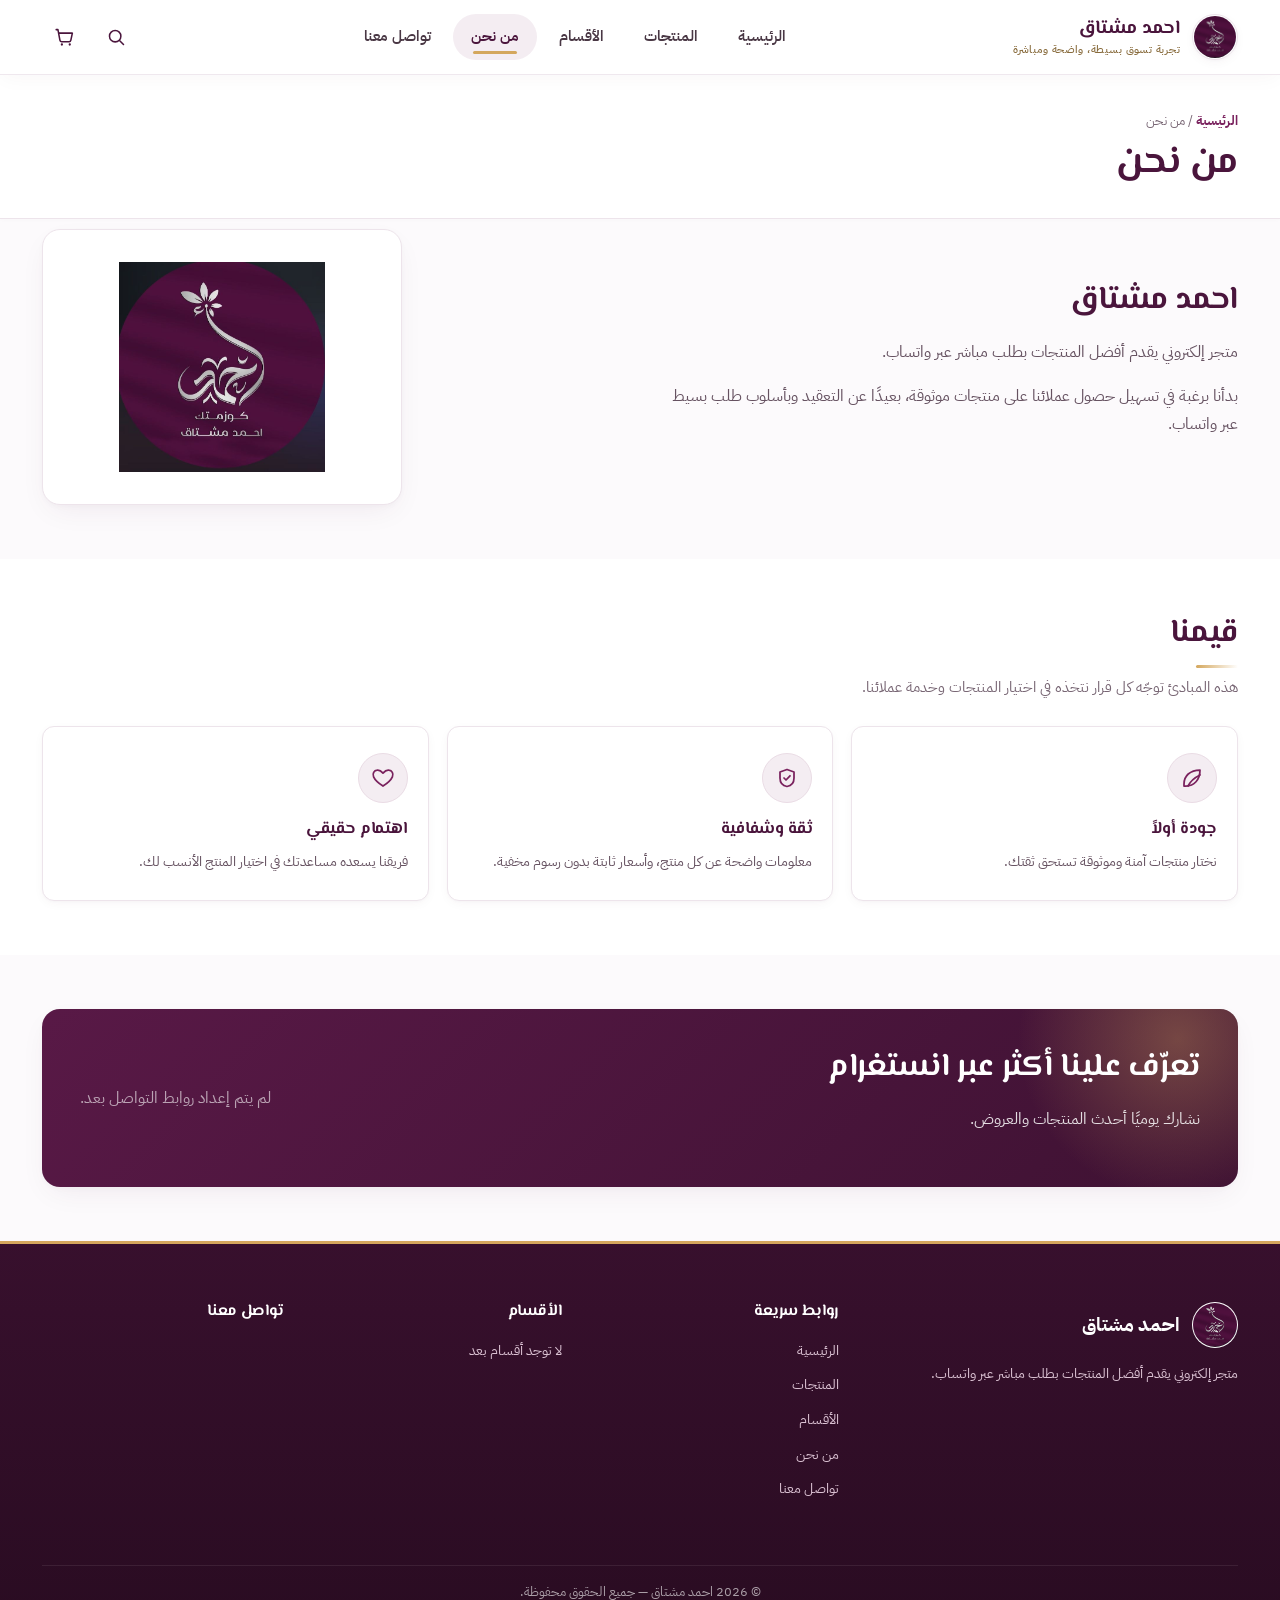
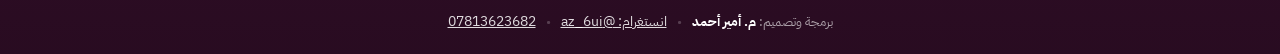
==== commit 3f6718f2: "Add files via upload" ====
--- a/about.html
+++ b/about.html
@@ -3,7 +3,6 @@
 <head>
   <meta name="viewport" content="width=device-width, initial-scale=1.0">
 <meta charset="UTF-8">
-<meta name="viewport" content="width=device-width, initial-scale=1.0">
 <title>من نحن | متجرك الإلكتروني</title>
 <link rel="icon" href="assets/logo/logo.png">
   <!-- Arabic UI font (same on every page; non-blocking) -->
@@ -12,10 +11,10 @@
   <link rel="preconnect" href="https://ik.imagekit.io" crossorigin>
   <link rel="preconnect" href="https://fonts.googleapis.com">
   <link rel="preconnect" href="https://fonts.gstatic.com" crossorigin>
-  <link rel="stylesheet" href="https://fonts.googleapis.com/css2?family=Cairo:wght@600;700&family=Tajawal:wght@400;500;700&display=swap" media="print" onload="this.media='all'">
-  <noscript><link rel="stylesheet" href="https://fonts.googleapis.com/css2?family=Cairo:wght@600;700&family=Tajawal:wght@400;500;700&display=swap"></noscript>
-<link rel="stylesheet" href="css/style.css?v=60">
-  <link rel="stylesheet" href="css/refresh.css?v=60">
+  <link rel="stylesheet" href="https://fonts.googleapis.com/css2?family=Tajawal:wght@400;500;700&display=swap" media="print" onload="this.media='all'">
+  <noscript><link rel="stylesheet" href="https://fonts.googleapis.com/css2?family=Tajawal:wght@400;500;700&display=swap"></noscript>
+<link rel="stylesheet" href="css/style.css?v=62">
+  <link rel="stylesheet" href="css/refresh.css?v=62">
 </head>
 <body>
 
@@ -86,11 +85,11 @@
 <div id="site-footer"></div>
 
 <!-- سكربتات مؤجلة (defer): لا تحجب الرسم. القراءة من Firebase عبر REST داخل store.js (بدون SDK) -->
-<script src="js/config.js?v=60" defer></script>
-<script src="js/icons.js?v=60" defer></script>
-<script src="js/store.js?v=60" defer></script>
-<script src="js/whatsapp.js?v=60" defer></script>
-<script src="js/app.js?v=60" defer></script>
+<script src="js/config.js?v=62" defer></script>
+<script src="js/icons.js?v=62" defer></script>
+<script src="js/store.js?v=62" defer></script>
+<script src="js/whatsapp.js?v=62" defer></script>
+<script src="js/app.js?v=62" defer></script>
 <script>
   /* تُستدعى عند التحميل وعند وصول الإعدادات من Firebase (كانت تُرسم مرة واحدة فقط → بيانات ناقصة لأول زائر) */
   function renderAboutPage() {
--- a/css/style.css
+++ b/css/style.css
@@ -4,40 +4,54 @@
    --------------------------------------------------------------------------
    Foundation of the design system: tokens, base, every shared component,
    the admin area and the core responsive rules. Self-sufficient styling.
+   Re-branding = edit the Brand block in :root (section 1) only.
    ========================================================================== */
 
 @import url('https://fonts.googleapis.com/css2?family=El+Messiri:wght@400;600;700&family=IBM+Plex+Sans+Arabic:wght@300;400;500;600;700&display=swap');
 
 :root{
-  /* ---- 1. ثيم كوزمتك احمد مشتاق (درجات توتية مخملية واضحة ومريحة) ---- */
-  --primary:#4a153c;            /* بورغندي توتي دافئ وواضح بدلاً من السواد المكتوم */
-  --secondary:#7a225e;          /* درجة مخملية أنيقة للأزرار والتفاعل */
-  --accent:#d4a75d;             /* ذهبي شامبين هادئ ومشرق */
-  --bg:#fcfafc;                 /* خلفية ساتانية دافئة ومريحة للنظر */
-  --surface:#ffffff;            /* بطاقات بيضاء نقية */
-  --text:#241621;               /* لون نصوص أساسي مريح وواضح */
-  --text-2:#786674;             /* لون نصوص فرعية ناعم */
-  --border:#ede4eb;             /* حدود شعرية ناعمة جداً */
-
-  /* ---- 2. التدرجات المشتقة والحالات ---- */
+  /* ---- 1. Brand (الهوية: الألوان الأساسية فقط) ---- */
+  --primary:#4a153c;
+  --secondary:#7a225e;
+  --accent:#d4a75d;
+  --bg:#fcfafc;
+  --surface:#ffffff;
+  --text:#241621;
+  --text-2:#786674;
+  --border:#ede4eb;
+
+  /* ---- 2. المشتقات (قيم احتياطية؛ تُحسب تلقائياً في @supports أدناه) ---- */
   --primary-hover:#3b0f30;
+  --primary-deep:#380e2d;       /* أغمق من primary: بداية الهيرو والفوتر */
+  --primary-mid:#5b1c48;        /* أفتح قليلاً: نهاية تدرج الأزرار والهيرو */
   --secondary-hover:#63184b;
-  --secondary-50:#faf2f7;       /* خلفيات التحديد الناعمة */
+  --secondary-bright:#87386e;   /* نهاية تدرج hover */
+  --secondary-50:#faf2f7;
   --secondary-100:#f2deec;
   --accent-soft:#fbf6ee;
-  --accent-ink:#876020;
-  --surface-2:#f6f1f5;          /* خلفيات الألواح والعناصر المساعدة */
+  --accent-ink:#876020;         /* ذهبي غامق للنصوص */
+  --accent-deep:#b48e4f;        /* نهاية تدرج الذهبي */
+  --accent-light:#dfb97d;       /* بداية hover للذهبي */
+  --surface-2:#f6f1f5;
   --border-strong:#d9cad6;
   --border-soft:#f7f1f5;
   --on-primary:#ffffff;
+  --band-start:#581946;         /* شريط التواصل */
+  --band-end:#3f1233;
+  --footer-deep:#290c21;        /* نهاية تدرج الفوتر */
+  --footer-text:#e7d7e2;
+  --footer-muted:#dac1d2;
+  --footer-dim:#ccabc2;
 
   /* ---- 3. ألوان الحالات ---- */
   --success:#1b6848; --success-bg:#eef7f2; --success-line:#c4e4d3; --success-ink:#124d35;
+  --success-light:#2a7656; --success-dark:#165b3d;
   --warning:#9d5614; --warning-bg:#fdf6ee; --warning-line:#f6dcbc; --warning-ink:#703b0a;
   --error:#a31c26;   --error-bg:#fdf1f2;   --error-line:#f7c7ca;   --error-ink:#751119;
+  --error-light:#b0343d; --error-dark:#8b1720;
   --info:#7a225e;    --info-bg:#faf2f7;    --info-line:#f2deec;    --info-ink:#63184b;
 
-  /* ---- 4. الحفاظ على المسميات القديمة للتوافق الكامل مع دوال الموقع ---- */
+  /* ---- 4. المسميات القديمة (توافق مع الأنماط المضمّنة في HTML/JS — لا تحذفها) ---- */
   --teal:var(--secondary); --teal-deep:var(--primary); --teal-press:var(--primary-hover);
   --teal-light:var(--secondary-50); --teal-wash:var(--surface-2);
   --navy:var(--primary); --navy-2:#483443; --soft-blue:var(--secondary-50);
@@ -58,11 +72,12 @@
   --shadow-lift:0 20px 45px -10px rgba(74,21,60,.18), 0 6px 16px -4px rgba(74,21,60,.08);
   --ring:0 0 0 3px rgba(122,34,94,.18);
   --overlay:rgba(43,12,35,.6);
-  --font-display:'El Messiri',serif;
+  --font-display:'El Messiri','IBM Plex Sans Arabic',serif;
   --font-body:'IBM Plex Sans Arabic',system-ui,sans-serif;
   --container:1260px;
-
-  /* النسبة المناسبة لعرض منتجات التجميل والعطور */
+  --gutter:clamp(16px,3.5vw,32px);   /* هامش الحاوية الجانبي (يستخدمه refresh.css أيضاً) */
+
+  /* نسبة صورة البطاقة (لكل عميل) */
   --card-image-ratio:4/5;
   --card-image-fit:cover;
 }
@@ -70,13 +85,28 @@
 @supports (color:color-mix(in srgb,red,blue)){
   :root{
     --primary-hover:color-mix(in srgb,var(--primary) 82%,#000);
+    --primary-deep:color-mix(in srgb,var(--primary) 75%,#000);
+    --primary-mid:color-mix(in srgb,var(--primary) 65%,var(--secondary));
     --secondary-hover:color-mix(in srgb,var(--secondary) 85%,#000);
+    --secondary-bright:color-mix(in srgb,var(--secondary) 90%,#fff);
     --secondary-50:color-mix(in srgb,var(--secondary) 8%,#fff);
     --secondary-100:color-mix(in srgb,var(--secondary) 16%,#fff);
     --accent-soft:color-mix(in srgb,var(--accent) 12%,#fff);
     --accent-ink:color-mix(in srgb,var(--accent) 64%,#000);
+    --accent-deep:color-mix(in srgb,var(--accent) 85%,#000);
+    --accent-light:color-mix(in srgb,var(--accent) 80%,#fff);
     --surface-2:color-mix(in srgb,var(--bg) 60%,var(--border));
     --border-soft:color-mix(in srgb,var(--border) 55%,#fff);
+    --band-start:color-mix(in srgb,var(--primary) 70%,var(--secondary));
+    --band-end:color-mix(in srgb,var(--primary) 85%,#000);
+    --footer-deep:color-mix(in srgb,var(--primary) 55%,#000);
+    --footer-text:color-mix(in srgb,#fff 82%,var(--secondary));
+    --footer-muted:color-mix(in srgb,#fff 72%,var(--secondary));
+    --footer-dim:color-mix(in srgb,#fff 62%,var(--secondary));
+    --success-light:color-mix(in srgb,var(--success) 92%,#fff);
+    --success-dark:color-mix(in srgb,var(--success) 85%,#000);
+    --error-light:color-mix(in srgb,var(--error) 92%,#fff);
+    --error-dark:color-mix(in srgb,var(--error) 85%,#000);
   }
 }
 
@@ -84,7 +114,14 @@
    Base
    ========================================================================== */
 *{box-sizing:border-box}
-html{scroll-behavior:smooth;-webkit-text-size-adjust:100%}
+/* ملاحظة: overflow-x:hidden على html وbody معاً يكسر position:sticky.
+   نُبقيه على html فقط ونستعمل clip على body (لا ينشئ حاوية تمرير). */
+html{
+  scroll-behavior:smooth;
+  -webkit-text-size-adjust:100%;
+  overflow-x:hidden;
+  max-width:100%;
+}
 body{
   margin:0;
   background:var(--bg);
@@ -95,6 +132,13 @@
   -webkit-font-smoothing:antialiased;
   -webkit-tap-highlight-color:transparent;
   text-rendering:optimizeLegibility;
+  overflow-x:clip;
+  position:relative;
+  width:100%;
+  max-width:100%;
+}
+main{
+  padding-top:74px; /* تعويض ارتفاع الهيدر الثابت */
 }
 img{max-width:100%;display:block}
 a{color:inherit;text-decoration:none}
@@ -113,8 +157,8 @@
 h1{font-size:clamp(1.85rem,4.2vw,3rem);line-height:1.2}
 h2{font-size:clamp(1.4rem,2.8vw,2rem)}
 h3{font-size:1.15rem}
-.container{width:min(100%,var(--container));margin-inline:auto;padding-inline:clamp(16px,3.5vw,32px)}
-.visually-hidden{position:absolute;width:1px;height:1px;overflow:hidden;clip:rect(0 0 0 0)}
+.container{width:min(100%,var(--container));margin-inline:auto;padding-inline:var(--gutter)}
+.visually-hidden{position:absolute;width:1px;height:1px;margin:-1px;padding:0;border:0;overflow:hidden;clip:rect(0 0 0 0);white-space:nowrap}
 :focus-visible{outline:2px solid var(--secondary);outline-offset:2px}
 ::selection{background:var(--secondary-100);color:var(--primary)}
 svg[stroke="currentColor"]{stroke-linecap:round;stroke-linejoin:round;stroke-width:1.75}
@@ -161,30 +205,29 @@
   line-height:1.3;
   text-align:center;
   letter-spacing:0.01em;
-  transition:all .28s cubic-bezier(.16,1,.3,1);
+  transition:transform .28s cubic-bezier(.16,1,.3,1),box-shadow .28s ease,background-color .28s ease,border-color .28s ease,color .28s ease;
   position:relative;
   overflow:hidden;
 }
 .btn svg{width:18px;height:18px;flex:none}
 .btn:focus-visible{outline:0;box-shadow:var(--ring)}
 .btn-primary{
-  background:linear-gradient(135deg, var(--primary) 0%, #601c4f 100%);
+  background:linear-gradient(135deg, var(--primary) 0%, var(--primary-mid) 100%);
   border-color:var(--primary);
   color:var(--on-primary);
   box-shadow:0 4px 14px rgba(74,21,60,.22);
 }
 .btn-primary:hover{
-  background:linear-gradient(135deg, var(--secondary) 0%, #8f2b70 100%);
+  background:linear-gradient(135deg, var(--secondary) 0%, var(--secondary-bright) 100%);
   border-color:var(--secondary);
   box-shadow:0 6px 20px rgba(122,34,94,.28);
   transform:translateY(-1.5px);
 }
 .btn-primary:active{transform:translateY(0);box-shadow:none}
 .btn-outline{
-  background:rgba(255,255,255,.9);
+  background:rgba(255,255,255,.94);
   border-color:var(--border-strong);
   color:var(--primary);
-  backdrop-filter:blur(4px);
 }
 .btn-outline:hover{
   background:var(--secondary-50);
@@ -193,9 +236,9 @@
   transform:translateY(-1.5px);
 }
 .btn-whatsapp{
-  background:linear-gradient(135deg, #207753 0%, var(--success) 100%);
+  background:linear-gradient(135deg, var(--success-light) 0%, var(--success) 100%);
   border-color:var(--success);
-  color:#fff;
+  color:var(--on-primary);
   box-shadow:0 4px 14px rgba(27,104,72,.22);
 }
 .btn-whatsapp:hover{
@@ -226,7 +269,7 @@
   border-radius:50%;
   background:transparent;
   color:var(--primary);
-  transition:all .22s ease;
+  transition:transform .22s ease,background-color .22s ease,color .22s ease;
 }
 .btn-icon:hover{
   background:var(--secondary-50);
@@ -239,14 +282,18 @@
 /* ==========================================================================
    Header & Navigation
    ========================================================================== */
-#site-header{position:sticky;top:0;z-index:100}
+#site-header{
+  position:fixed !important;
+  top:0;
+  left:0;
+  right:0;
+  width:100%;
+  z-index:1000;
+}
 .site-header{
-  background:rgba(255,255,255,0.94);
-  backdrop-filter:blur(14px);
-  -webkit-backdrop-filter:blur(14px);
-  border-bottom:1px solid rgba(237,228,235,0.85);
-  box-shadow:0 4px 20px -2px rgba(74,21,60,.03);
-  transition:all .3s ease;
+  background:rgba(255,255,255,.97);
+  border-bottom:1px solid rgba(237,228,235,.85);
+  box-shadow:0 4px 20px -2px rgba(74,21,60,.04);
 }
 .header-inner{min-height:74px;display:flex;align-items:center;gap:24px}
 .brand{display:flex;align-items:center;gap:12px;min-width:max-content;transition:transform .2s ease}
@@ -285,7 +332,7 @@
   font-size:.92rem;
   font-weight:600;
   color:var(--ink-700);
-  transition:all .22s ease;
+  transition:color .22s ease,background-color .22s ease;
 }
 .main-nav a:hover{
   color:var(--primary);
@@ -318,8 +365,8 @@
   align-items:center;
   justify-content:center;
   border-radius:var(--radius-pill);
-  background:linear-gradient(135deg, var(--accent) 0%, #b88636 100%);
-  color:#fff;
+  background:linear-gradient(135deg, var(--accent) 0%, var(--accent-deep) 100%);
+  color:var(--primary);              /* تباين أفضل على الذهبي */
   font-size:.68rem;
   font-weight:700;
   line-height:1;
@@ -328,37 +375,62 @@
 }
 .cart-count.has-items{display:inline-flex}
 
-/* Mobile drawer */
-.sidebar-nav{
-  position:fixed;
-  top:0;
-  left:0;
-  right:auto;
-  width:min(320px,86vw);
-  max-width:86vw;
-  height:100vh;
-  height:100dvh;
-  background:var(--surface);
-  border-radius:0 var(--radius-xl) var(--radius-xl) 0;
-  padding:20px 18px;
-  overflow-y:auto;
-  text-align:right;
-  transform:translateX(-100%);
-  transition:transform .32s cubic-bezier(.4,0,.2,1);
-  z-index:9999;
-}
-.sidebar-nav.active{transform:translateX(0);box-shadow:var(--shadow-lift)}
-.sidebar-nav svg{width:22px;height:22px;flex-shrink:0;color:var(--secondary)}
-.sidebar-nav a:active,.sidebar-nav button:active{background:var(--surface-2)}
-.sidebar-nav li>a{color:var(--ink-700);border-radius:var(--r-ctl);padding:10px}
-.sidebar-nav li>a:hover{background:var(--secondary-50);color:var(--primary)}
-.sidebar-submenu{display:none;padding-right:15px}
-.sidebar-submenu.active{display:block}
-.sidebar-overlay{position:fixed;inset:0;background:var(--overlay);display:none;z-index:9998;backdrop-filter:blur(3px)}
-.sidebar-overlay.active{display:block}
+/* Mobile drawer — تنزلق من اليسار الفيزيائي بجانب زر القائمة */
+.sidebar-nav {
+  position: fixed;
+  top: 0;
+  left: 0 !important;
+  right: auto !important;
+  width: min(300px, 82vw);
+  max-width: 82vw;
+  height: 100vh;
+  height: 100dvh;
+  background: var(--surface);
+  border-radius: 0 var(--radius-xl) var(--radius-xl) 0;
+  padding: 20px 18px;
+  overflow-y: auto;
+  text-align: right;
+  transform: translateX(-100%) !important;
+  /* visibility يتأخر عند الإغلاق ليظهر انزلاق الإغلاق */
+  transition: transform .28s cubic-bezier(.2,.8,.2,1), visibility 0s linear .28s;
+  will-change: transform;
+  -webkit-overflow-scrolling: touch;
+  z-index: 9999;
+  visibility: hidden;
+}
+.sidebar-nav.active {
+  transform: translateX(0) !important;
+  box-shadow: var(--shadow-lift);
+  visibility: visible;
+  transition-delay: 0s;
+}
+.sidebar-nav svg { width: 22px; height: 22px; flex-shrink: 0; color: var(--secondary); }
+.sidebar-nav a:active, .sidebar-nav button:active { background: var(--surface-2); }
+.sidebar-nav li > a { color: var(--ink-700); border-radius: var(--r-ctl); padding: 10px; }
+.sidebar-nav li > a:hover { background: var(--secondary-50); color: var(--primary); }
+.sidebar-submenu { display: none; padding-inline-start: 15px; }
+.sidebar-submenu.active { display: block; }
+
+.sidebar-overlay {
+  position: fixed;
+  inset: 0;
+  background: rgba(43, 12, 35, .55);
+  display: block;
+  visibility: hidden;
+  pointer-events: none;
+  opacity: 0;
+  z-index: 9998;
+  transition: opacity .25s ease, visibility 0s linear .25s;
+}
+.sidebar-overlay.active {
+  visibility: visible;
+  pointer-events: auto;
+  opacity: 1;
+  transition-delay: 0s;
+}
 
 /* Search overlay */
-.global-search-overlay{position:fixed;inset:0;z-index:1000;display:none;padding:18px;background:var(--overlay);backdrop-filter:blur(6px)}
+.global-search-overlay{position:fixed;inset:0;z-index:1100;display:none;padding:18px;background:var(--overlay)}
 .global-search-overlay.open{display:flex;justify-content:center;align-items:flex-start}
 .global-search-container{
   width:min(100%,720px);
@@ -382,7 +454,7 @@
   border:1px solid var(--border);
   border-radius:var(--r-card);
   background:var(--surface);
-  transition:all .22s ease;
+  transition:transform .22s ease,border-color .22s ease,background-color .22s ease;
 }
 .search-result-item:hover{
   border-color:var(--secondary);
@@ -411,8 +483,8 @@
   position:relative;
   overflow:hidden;
   padding:64px 0 54px;
-  background:linear-gradient(135deg, #380e2d 0%, var(--primary) 50%, #5c184b 100%);
-  color:#fff;
+  background:linear-gradient(135deg, var(--primary-deep) 0%, var(--primary) 50%, var(--primary-mid) 100%);
+  color:var(--on-primary);
 }
 .hero:before{
   content:"";
@@ -450,41 +522,38 @@
   font-weight:600;
   font-size:.85rem;
   border:1px solid rgba(212,167,93,.42);
-  backdrop-filter:blur(4px);
-}
-.hero-copy h1{max-width:700px;margin:18px 0 14px;color:#fff;text-shadow:0 2px 10px rgba(0,0,0,.2)}
+}
+.hero-copy h1{max-width:700px;margin:18px 0 14px;color:var(--on-primary);text-shadow:0 2px 10px rgba(0,0,0,.2)}
 .hero-copy>p{font-size:1.08rem;max-width:58ch;color:rgba(255,255,255,.85);line-height:1.8}
 .hero-cta{display:flex;gap:12px;flex-wrap:wrap;margin-top:28px}
 .hero .btn-primary{
-  background:linear-gradient(135deg, var(--accent) 0%, #b88636 100%);
+  background:linear-gradient(135deg, var(--accent) 0%, var(--accent-deep) 100%);
   border-color:var(--accent);
   color:var(--primary);
   box-shadow:0 4px 18px rgba(212,167,93,.35);
 }
 .hero .btn-primary:hover{
-  background:linear-gradient(135deg, #e2ba73 0%, var(--accent) 100%);
-  border-color:#e2ba73;
+  background:linear-gradient(135deg, var(--accent-light) 0%, var(--accent) 100%);
+  border-color:var(--accent-light);
   color:var(--primary);
   transform:translateY(-2px);
 }
 .hero .btn-outline{
-  background:rgba(255,255,255,.08);
+  background:rgba(255,255,255,.1);
   border-color:rgba(255,255,255,.3);
-  color:#fff;
-  backdrop-filter:blur(6px);
+  color:var(--on-primary);
 }
 .hero .btn-outline:hover{
   background:rgba(255,255,255,.18);
-  border-color:#fff;
-  color:#fff;
+  border-color:var(--on-primary);
+  color:var(--on-primary);
 }
 .hero-trust{display:flex;gap:12px;margin-top:32px;flex-wrap:wrap}
 .hero-trust div{
   padding:11px 18px;
-  background:rgba(255,255,255,.06);
+  background:rgba(255,255,255,.07);
   border:1px solid rgba(255,255,255,.14);
   border-radius:var(--r-ctl);
-  backdrop-filter:blur(4px);
 }
 .hero-trust strong{display:block;color:var(--accent);font-size:1.05rem}
 .hero-trust span{font-size:.78rem;color:rgba(255,255,255,.78)}
@@ -514,9 +583,9 @@
   background:rgba(255,255,255,.65);
   box-shadow:0 0 0 1px rgba(74,21,60,.25);
   cursor:pointer;
-  transition:all .25s ease;
-}
-.promo-dot.active{width:24px;background:#fff;box-shadow:0 2px 6px rgba(0,0,0,.3)}
+  transition:width .25s ease,background-color .25s ease;
+}
+.promo-dot.active{width:24px;background:var(--on-primary);box-shadow:0 2px 6px rgba(0,0,0,.3)}
 .ads-slider{border-radius:var(--radius-xl);overflow:hidden;box-shadow:var(--shadow-card)}
 .swiper-slide{border-radius:var(--radius-xl);overflow:hidden}
 .hero-image{width:100%;height:100%;object-fit:cover}
@@ -571,7 +640,7 @@
   border-radius:var(--r-card);
   box-shadow:var(--shadow-soft);
   scroll-snap-align:start;
-  transition:all .28s cubic-bezier(.16,1,.3,1);
+  transition:transform .28s cubic-bezier(.16,1,.3,1),box-shadow .28s ease,border-color .28s ease;
 }
 .cat-chip:hover{
   border-color:var(--accent);
@@ -604,6 +673,7 @@
   color:var(--primary);
   display:-webkit-box;
   -webkit-line-clamp:2;
+  line-clamp:2;
   -webkit-box-orient:vertical;
   overflow:hidden;
 }
@@ -623,7 +693,7 @@
   border-radius:var(--r-card);
   overflow:hidden;
   box-shadow:var(--shadow-soft);
-  transition:all .32s cubic-bezier(.16,1,.3,1);
+  transition:transform .32s cubic-bezier(.16,1,.3,1),box-shadow .32s ease,border-color .32s ease;
 }
 .product-card:hover{
   transform:translateY(-5px);
@@ -666,26 +736,26 @@
   box-shadow:0 2px 6px rgba(0,0,0,.06);
 }
 .badge-offer{
-  background:linear-gradient(135deg, var(--error) 0%, #b81f2a 100%);
+  background:linear-gradient(135deg, var(--error) 0%, var(--error-light) 100%);
   border-color:var(--error);
-  color:#fff;
+  color:var(--on-primary);
 }
 .badge-new{
-  background:linear-gradient(135deg, var(--secondary) 0%, #942973 100%);
+  background:linear-gradient(135deg, var(--secondary) 0%, var(--secondary-bright) 100%);
   border-color:var(--secondary);
-  color:#fff;
+  color:var(--on-primary);
 }
 .badge-featured{
-  background:linear-gradient(135deg, var(--accent) 0%, #b88636 100%);
+  background:linear-gradient(135deg, var(--accent) 0%, var(--accent-deep) 100%);
   border-color:var(--accent);
-  color:#fff;
+  color:var(--primary);              /* تباين أفضل على الذهبي */
 }
 .badge-out-abs{
   inset-inline-start:auto;
   inset-inline-end:12px;
   background:var(--ink-800);
   border-color:var(--ink-800);
-  color:#fff;
+  color:var(--on-primary);
 }
 .badge-variants{
   inset-block-start:auto;
@@ -693,7 +763,6 @@
   inset-inline-start:12px;
   background:rgba(255,255,255,.94);
   color:var(--ink-700);
-  backdrop-filter:blur(4px);
 }
 .badge-variants svg{width:11px;height:11px;vertical-align:-2px;margin-inline-end:3px}
 
@@ -711,6 +780,7 @@
   color:var(--text);
   display:-webkit-box;
   -webkit-line-clamp:2;
+  line-clamp:2;
   -webkit-box-orient:vertical;
   overflow:hidden;
 }
@@ -751,7 +821,7 @@
   border-radius:var(--r-card);
   padding:26px 20px;
   box-shadow:var(--shadow-soft);
-  transition:all .28s cubic-bezier(.16,1,.3,1);
+  transition:transform .28s cubic-bezier(.16,1,.3,1),box-shadow .28s ease,border-color .28s ease;
 }
 .feature-card:hover{
   border-color:var(--accent);
@@ -773,14 +843,13 @@
 .feature-card h3{font-size:1.05rem}
 .feature-card p{font-size:.88rem;margin:0}
 
-/* شريط التواصل - متناسق وبورغندي واضح */
 .contact-band{
   position:relative;
   overflow:hidden;
   padding:38px;
   border-radius:var(--radius-xl);
-  background:linear-gradient(135deg, #581a48 0%, #3e1032 100%);
-  color:#fff;
+  background:linear-gradient(135deg, var(--band-start) 0%, var(--band-end) 100%);
+  color:var(--on-primary);
   display:flex;
   align-items:center;
   justify-content:space-between;
@@ -799,32 +868,31 @@
   pointer-events:none;
 }
 .contact-band>*{position:relative}
-.contact-band h2,.contact-band p{color:#fff}
+.contact-band h2,.contact-band p{color:var(--on-primary)}
 .contact-band h2::after{display:none}
 .contact-band p{opacity:.85}
 .social-row{display:flex;align-items:center;gap:8px}
 .social-row .btn{
-  background:rgba(255,255,255,.08);
+  background:rgba(255,255,255,.1);
   border-color:rgba(255,255,255,.25);
-  color:#fff;
-  backdrop-filter:blur(4px);
+  color:var(--on-primary);
 }
 .social-row .btn:hover{
   background:rgba(255,255,255,.2);
-  border-color:#fff;
-  color:#fff;
+  border-color:var(--on-primary);
+  color:var(--on-primary);
   transform:translateY(-2px);
 }
 .contact-band .social-row{flex-wrap:wrap}
 .contact-band .social-row .btn{min-height:42px}
 
 /* ==========================================================================
-   Footer - لون توتي ملكي مريح وفاخر
+   Footer
    ========================================================================== */
 .site-footer{
   margin-top:0;
-  background:linear-gradient(180deg, #380d2c 0%, #290720 100%);
-  color:#eedde8;
+  background:linear-gradient(180deg, var(--primary-deep) 0%, var(--footer-deep) 100%);
+  color:var(--footer-text);
   border-top:3px solid var(--accent);
 }
 .footer-grid{display:grid;grid-template-columns:1.5fr 1fr 1fr 1fr;gap:36px;padding:58px 0 38px}
@@ -837,18 +905,18 @@
   border-radius:50%;
   border:1.5px solid rgba(255,255,255,.15);
 }
-.footer-brand strong{font-size:1.2rem;color:#fff}
-.site-footer p{color:#dbc3d4;font-size:.88rem;line-height:1.7}
-.site-footer h4{color:#fff;font-size:1rem;margin-bottom:16px}
+.footer-brand strong{font-size:1.2rem;color:var(--on-primary)}
+.site-footer p{color:var(--footer-muted);font-size:.88rem;line-height:1.7}
+.site-footer h4{color:var(--on-primary);font-size:1rem;margin-bottom:16px}
 .site-footer ul{list-style:none;padding:0;margin:0;display:grid;gap:10px}
-.site-footer li,.site-footer a{color:#dbc3d4;font-size:.88rem}
-.site-footer a{transition:all .18s ease}
+.site-footer li,.site-footer a{color:var(--footer-muted);font-size:.88rem}
+.site-footer a{transition:color .18s ease,padding .18s ease}
 .site-footer a:hover{color:var(--accent);padding-inline-start:4px}
 .footer-bottom{
   padding:20px 0;
   border-top:1px solid rgba(255,255,255,.1);
   font-size:.82rem;
-  color:#caaebf;
+  color:var(--footer-dim);
   text-align:center;
 }
 
@@ -882,9 +950,9 @@
   font-size:16px;
   color:var(--text);
   outline:none;
-  transition:all .2s ease;
-}
-.search-box input::placeholder,.field input::placeholder,.field textarea::placeholder{color:#a797a3}
+  transition:border-color .2s ease,box-shadow .2s ease;
+}
+.search-box input::placeholder,.field input::placeholder,.field textarea::placeholder{color:var(--ink-300)}
 .search-box input:focus,.sort-select:focus{border-color:var(--secondary);box-shadow:var(--ring)}
 .search-box span{position:absolute;left:16px;top:50%;transform:translateY(-50%);color:var(--text-2);display:grid;place-items:center}
 .search-box span svg{width:18px;height:18px}
@@ -903,7 +971,7 @@
   font-size:16px;
   color:var(--text);
   outline:none;
-  transition:all .2s ease;
+  transition:border-color .2s ease,box-shadow .2s ease;
   border-color:var(--border-strong)!important;
   border-radius:var(--r-ctl)!important;
 }
@@ -932,7 +1000,7 @@
   border-radius:var(--radius-sm);
   text-align:right;
   font-weight:600;
-  transition:all .18s ease;
+  transition:background-color .18s ease,color .18s ease;
 }
 .cat-list button:hover,.cat-list button.active{background:var(--secondary-50);color:var(--primary)}
 .range-row{display:grid;grid-template-columns:1fr auto 1fr;align-items:center;gap:6px}
@@ -965,10 +1033,10 @@
   font-size:.9rem;
   white-space:nowrap;
   cursor:pointer;
-  transition:all .2s ease;
+  transition:border-color .2s ease,background-color .2s ease,color .2s ease;
 }
 .shop-tab-btn:hover{border-color:var(--secondary);background:var(--secondary-50);color:var(--primary)}
-.shop-tab-btn.active{background:var(--primary);border-color:var(--primary);color:#fff;box-shadow:0 2px 8px rgba(74,21,60,.25)}
+.shop-tab-btn.active{background:var(--primary);border-color:var(--primary);color:var(--on-primary);box-shadow:0 2px 8px rgba(74,21,60,.25)}
 #subCategoryScroller{display:flex;gap:8px;overflow-x:auto;padding:4px 2px 14px;margin-bottom:10px;scrollbar-width:none}
 .cat-sub-chip{
   display:inline-flex;
@@ -986,11 +1054,11 @@
   cursor:pointer;
   outline:none;
   text-decoration:none;
-  transition:all .2s ease;
+  transition:border-color .2s ease,background-color .2s ease,color .2s ease;
 }
 .cat-sub-chip:hover{background:var(--secondary-50);border-color:var(--secondary);color:var(--primary)}
 .cat-sub-chip:focus-visible{box-shadow:var(--ring)}
-.cat-sub-chip.active{background:var(--primary);border-color:var(--primary);color:#fff}
+.cat-sub-chip.active{background:var(--primary);border-color:var(--primary);color:var(--on-primary)}
 .filter-chip{padding:7px 11px;border-radius:var(--radius-pill);background:var(--surface-2);color:var(--ink-700)}
 #shopGrid{transition:opacity .25s ease,transform .25s ease}
 #shopGrid.is-updating{opacity:.45;transform:translateY(4px)}
@@ -1014,7 +1082,7 @@
   border-radius:var(--radius-lg);
   padding:24px;
   box-shadow:var(--shadow-soft);
-  transition:all .28s cubic-bezier(.16,1,.3,1);
+  transition:transform .28s cubic-bezier(.16,1,.3,1),box-shadow .28s ease,border-color .28s ease;
   display:flex;
   flex-direction:column;
   gap:16px;
@@ -1077,7 +1145,7 @@
   cursor:pointer;
   object-fit:cover;
   flex-shrink:0;
-  transition:all .2s ease;
+  transition:transform .2s ease,border-color .2s ease;
 }
 .gallery-thumb:hover{border-color:var(--border-strong)}
 .gallery-thumb.active{border-color:var(--secondary);transform:scale(1.04)}
@@ -1095,7 +1163,7 @@
   cursor:pointer;
   flex-shrink:0;
   box-shadow:0 0 0 1.5px var(--border-strong);
-  transition:all .2s cubic-bezier(.16,1,.3,1);
+  transition:transform .2s cubic-bezier(.16,1,.3,1),box-shadow .2s ease;
 }
 .color-swatch:hover{box-shadow:0 0 0 2px var(--secondary)}
 .color-swatch.is-selected{box-shadow:0 0 0 3px var(--secondary);transform:scale(1.1)}
@@ -1132,13 +1200,13 @@
   color:var(--text);
   font-weight:600;
   cursor:pointer;
-  transition:all .2s ease;
+  transition:border-color .2s ease,background-color .2s ease,color .2s ease;
 }
 .size-btn:hover{border-color:var(--secondary);color:var(--primary)}
 .size-btn.is-selected{
   background:var(--primary);
   border-color:var(--primary);
-  color:#fff;
+  color:var(--on-primary);
   box-shadow:0 2px 8px rgba(74,21,60,.25);
 }
 .size-btn:disabled{opacity:.4;cursor:not-allowed;text-decoration:line-through}
@@ -1199,7 +1267,7 @@
   padding:16px;
   margin-bottom:14px;
   box-shadow:var(--shadow-soft);
-  transition:all .22s ease;
+  transition:border-color .22s ease,box-shadow .22s ease;
 }
 .cart-item:hover{border-color:var(--border-strong);box-shadow:var(--shadow-card)}
 .cart-item>img,.cart-item>.placeholder-icon-wrap{
@@ -1227,7 +1295,7 @@
   font-size:.82rem;
   font-weight:600;
   cursor:pointer;
-  transition:all .2s ease;
+  transition:background-color .2s ease,border-color .2s ease,color .2s ease;
 }
 .remove-btn:hover{background:var(--error-bg);border-color:var(--error-line);color:var(--error-ink)}
 .remove-btn svg{width:16px;height:16px;color:currentColor}
@@ -1269,12 +1337,11 @@
   color:var(--text);
   font-size:16px;
   outline:none;
-  transition:all .2s ease;
+  transition:border-color .2s ease,box-shadow .2s ease;
 }
 .field input:focus,.field select:focus,.field textarea:focus{
   border-color:var(--secondary);
-  box-shadow:var(--ring);
-}
+  box-shadow:var(--ring)}
 .field input:disabled,.field select:disabled,.field textarea:disabled,.search-box input:disabled{
   background:var(--surface-2);
   color:var(--ink-300);
@@ -1320,17 +1387,17 @@
   padding:14px 24px;
   border-radius:var(--r-ctl);
   background:var(--primary);
-  color:#fff;
+  color:var(--on-primary);
   box-shadow:var(--shadow-lift);
   font-size:.9rem;
   opacity:0;
   transform:translate(-50%,14px);
   pointer-events:none;
-  transition:all .25s cubic-bezier(.16,1,.3,1);
+  transition:opacity .25s ease,transform .25s cubic-bezier(.16,1,.3,1);
 }
 .toast.show{opacity:1;transform:translate(-50%,0)}
-.toast-success{background:linear-gradient(135deg, var(--success) 0%, #16563a 100%)}
-.toast-error{background:linear-gradient(135deg, var(--error) 0%, #87141d 100%)}
+.toast-success{background:linear-gradient(135deg, var(--success) 0%, var(--success-dark) 100%)}
+.toast-error{background:linear-gradient(135deg, var(--error) 0%, var(--error-dark) 100%)}
 
 #backToTopBtn{
   display:none;
@@ -1343,12 +1410,12 @@
   padding:0;
   border:0;
   border-radius:50%;
-  background:linear-gradient(135deg, var(--primary) 0%, #601c4f 100%);
-  color:#fff;
+  background:linear-gradient(135deg, var(--primary) 0%, var(--primary-mid) 100%);
+  color:var(--on-primary);
   font-size:18px;
   box-shadow:var(--shadow-card);
   cursor:pointer;
-  transition:all .2s ease;
+  transition:transform .2s ease,box-shadow .2s ease,background .2s ease;
 }
 #backToTopBtn:hover{
   background:var(--secondary);
@@ -1375,8 +1442,8 @@
 /* ==========================================================================
    Admin Dashboard
    ========================================================================== */
-body:has(#adminApp){overflow-x:hidden;max-width:100vw}
-.admin-shell{min-height:100vh;background:var(--surface-2);display:grid;grid-template-columns:260px minmax(0,1fr);width:100%;max-width:100vw}
+body:has(#adminApp){overflow-x:clip;max-width:100%}
+.admin-shell{min-height:100vh;background:var(--surface-2);display:grid;grid-template-columns:260px minmax(0,1fr);width:100%;max-width:100%}
 .admin-sidebar{
   position:sticky;
   top:0;
@@ -1385,10 +1452,10 @@
   flex-direction:column;
   padding:22px 16px;
   background:var(--primary);
-  color:#e2d9e0;
+  color:var(--footer-text);
 }
 .admin-sidebar .brand{padding:4px 8px 20px;margin-bottom:16px;border-bottom:1px solid rgba(255,255,255,.1)}
-.admin-sidebar .brand-name,.admin-sidebar .brand-name span{color:#fff}
+.admin-sidebar .brand-name,.admin-sidebar .brand-name span{color:var(--on-primary)}
 .admin-sidebar .brand img{border-radius:50%}
 .admin-nav{display:grid;gap:5px}
 .admin-nav button,.admin-logout button,.admin-logout a{
@@ -1401,20 +1468,20 @@
   border-inline-start:3px solid transparent;
   border-radius:var(--r-ctl);
   background:transparent;
-  color:#d5cad3;
+  color:var(--footer-muted);
   text-align:right;
   font-weight:600;
   font-size:.92rem;
-  transition:all .18s ease;
+  transition:background-color .18s ease,color .18s ease;
 }
 .admin-nav button:hover,.admin-logout button:hover,.admin-logout a:hover{
   background:rgba(255,255,255,.08);
-  color:#fff;
+  color:var(--on-primary);
 }
 .admin-nav button.active{
   background:rgba(255,255,255,.12);
   border-inline-start-color:var(--accent);
-  color:#fff;
+  color:var(--on-primary);
 }
 .admin-nav button.active svg{color:var(--accent)}
 .admin-nav svg,.admin-logout svg{width:20px;height:20px;flex-shrink:0}
@@ -1461,8 +1528,8 @@
 }
 .admin-panel>p{color:var(--text-2);font-size:.88rem}
 .panel-head{display:flex;align-items:center;justify-content:space-between;gap:12px;flex-wrap:wrap;margin-bottom:18px}
-.panel-head h3{font-size:1.1rem}
-#adminProductSearch{min-height:40px;border-radius:var(--r-ctl)!important;background:var(--surface);color:var(--text);outline:none;transition:all .2s ease}
+.panel-head h3{margin:0;font-size:1.1rem}
+#adminProductSearch{min-height:40px;border-radius:var(--r-ctl)!important;background:var(--surface);color:var(--text);outline:none;transition:border-color .2s ease,box-shadow .2s ease}
 #adminProductSearch:focus{border-color:var(--secondary)!important;box-shadow:var(--ring)}
 
 .admin-table{width:100%;border-collapse:separate;border-spacing:0;font-size:.86rem}
@@ -1503,8 +1570,16 @@
 .inventory-cell:focus{outline:none;border-color:var(--secondary);box-shadow:var(--ring)}
 #inventoryGrid th{color:var(--text-2);font-weight:700}
 
+/* قائمة منتجات الطلب (عمود "المنتجات" في جدول الطلبات) */
+.order-items{list-style:none;margin:0;padding:0;display:grid;gap:8px;min-width:230px}
+.order-item{display:flex;align-items:flex-start;gap:10px;line-height:1.5}
+.order-item-qty{flex:none;min-width:34px;padding:1px 8px;border-radius:var(--radius-pill);background:var(--secondary-50);border:1px solid var(--secondary-100);color:var(--primary);font-weight:700;font-size:.78rem;text-align:center}
+.order-item-name{min-width:0;color:var(--text);font-weight:600;font-size:.86rem;overflow-wrap:anywhere}
+.order-item-name small{display:block;color:var(--text-2);font-weight:500;font-size:.76rem}
+.order-items-empty{color:var(--text-2)}
+
 /* Modals */
-.modal-overlay{position:fixed;inset:0;z-index:10005;display:none;align-items:center;justify-content:center;padding:16px;background:var(--overlay);backdrop-filter:blur(4px)}
+.modal-overlay{position:fixed;inset:0;z-index:10005;display:none;align-items:center;justify-content:center;padding:16px;background:var(--overlay)}
 .modal-overlay.open{display:flex}
 .modal-card{position:relative;margin:0;background:var(--surface);border:1px solid var(--border);border-radius:var(--radius-lg);box-shadow:var(--shadow-lift);padding:26px}
 .modal-overlay .modal-card{max-width:min(560px,94vw)!important}
@@ -1512,14 +1587,14 @@
 #categoryModal .modal-card,#adModal .modal-card{width:100%!important}
 .modal-head{display:flex;justify-content:space-between;align-items:center;gap:12px;margin-bottom:18px;padding-bottom:14px;border-bottom:1px solid var(--border)}
 .modal-head h3{margin:0}
-.close-modal{display:grid;place-items:center;width:40px;height:40px;padding:0;border:0;border-radius:50%;background:var(--surface-2);color:var(--primary);transition:all .18s ease}
+.close-modal{display:grid;place-items:center;width:40px;height:40px;padding:0;border:0;border-radius:50%;background:var(--surface-2);color:var(--primary);transition:background-color .18s ease}
 .close-modal:hover{background:var(--secondary-100)}
 .close-modal svg{width:20px;height:20px}
 .modal-card .preview img{max-width:200px!important;max-height:200px!important;margin:0 auto!important;object-fit:contain!important;border-radius:var(--radius-sm)}
 .modal-card .preview svg{width:38px!important;height:38px!important;color:var(--ink-300)}
 .image-upload{border:1px dashed var(--border-strong);border-radius:var(--r-ctl);padding:14px;background:var(--bg)}
 .icon-picker{display:flex;flex-wrap:wrap;gap:8px}
-.icon-choice{position:relative;width:44px;height:44px;display:grid;place-items:center;border:1px solid var(--border);border-radius:var(--radius-sm);background:var(--surface);color:var(--primary);cursor:pointer;transition:all .18s ease}
+.icon-choice{position:relative;width:44px;height:44px;display:grid;place-items:center;border:1px solid var(--border);border-radius:var(--radius-sm);background:var(--surface);color:var(--primary);cursor:pointer;transition:border-color .18s ease,background-color .18s ease}
 .icon-choice input{position:absolute;opacity:0;pointer-events:none}
 .icon-choice svg{width:20px;height:20px}
 .icon-choice:hover{border-color:var(--border-strong)}
@@ -1541,6 +1616,7 @@
   .main-nav{display:none}
 }
 @media(max-width:900px){
+  main{padding-top:68px}
   .header-inner{min-height:68px}
   .hero-inner{flex-direction:column;align-items:stretch;gap:24px}
   .hero-art{order:-1;max-width:680px;margin-inline:auto}
@@ -1559,10 +1635,14 @@
   .shop-toolbar>#resultCount{grid-column:1/-1}
   .value-grid{grid-template-columns:1fr 1fr}
   .admin-shell{grid-template-columns:minmax(0,1fr)}
-  .admin-sidebar{position:fixed;z-index:10000;top:0;bottom:0;right:-300px;width:280px;max-width:85vw;height:auto;transition:right .28s ease-in-out}
-  .admin-sidebar.open{right:0;box-shadow:-8px 0 30px rgba(74,21,60,.35)}
+  .admin-sidebar{
+    position:fixed;z-index:10000;top:0;bottom:0;right:-300px;width:280px;max-width:85vw;height:auto;
+    visibility:hidden;
+    transition:right .28s ease-in-out, visibility 0s linear .28s;
+  }
+  .admin-sidebar.open{right:0;box-shadow:-8px 0 30px rgba(74,21,60,.35);visibility:visible;transition-delay:0s}
   .admin-close-sidebar{display:inline-flex}
-  .admin-main{padding:20px}
+  .admin-main{padding:18px;max-width:100%;overflow-x:hidden}
   #adminSidebarToggle{display:inline-flex}
 }
 @media(min-width:768px) and (max-width:900px){
@@ -1575,17 +1655,38 @@
 @media(max-width:768px){
   .section-head{align-items:center;gap:12px}
   .section-head .btn{min-height:36px;padding:6px 14px;font-size:.8rem}
+
+  /* ---- لوحة الأدمن على الهاتف ---- */
+  .admin-main{padding:14px 12px;width:100%!important;max-width:100%!important;overflow-x:hidden}
+  .admin-panel{padding:16px 12px;overflow-x:auto;-webkit-overflow-scrolling:touch}
+  .panel-head{flex-direction:column;align-items:stretch;gap:12px}
+  .panel-head h3{width:100%;font-size:1.15rem}
+  .panel-head>div{
+    display:flex;
+    flex-wrap:wrap;
+    gap:8px;
+    width:100%;
+  }
+  .panel-head>div>*{flex:1 1 auto}
+  #adminProductSearch{width:100%!important;margin:0 0 4px}
+  .admin-table{min-width:620px}
 }
 @media(max-width:650px){
+  .site-header .container{padding-inline:18px!important}
+  .header-inner{padding-inline:2px;gap:12px}
+  .header-actions{gap:6px;margin-inline-start:auto}
+  .nav-toggle{margin-inline-start:6px}
+
   .section{padding:32px 0}
   .section-head p{display:none}
   .section-head h2{font-size:1.35rem;margin:0}
-  .hero{padding:24px 0 28px}
+  .hero{padding:24px 0 28px;overflow:hidden}
+  .hero-blob{width:220px;height:220px;margin-top:-110px;inset-inline-end:-60px}
+  .hero:before{width:220px;height:220px;inset-inline-start:-60px;top:-60px}
   .hero-copy h1{font-size:1.85rem}
   .hero-copy>p{font-size:1rem}
   .hero-cta .btn{flex:1}
   .hero-trust{display:none}
-  .hero-blob{width:300px;height:300px;margin-top:-150px}
   .product-grid{grid-template-columns:repeat(2,minmax(0,1fr));gap:12px 10px}
   .product-body{padding:12px 10px}
   .product-name{font-size:.9rem}
@@ -1604,11 +1705,9 @@
   .cart-item>.price{grid-column:2}
   .form-card{padding:24px}
   .value-grid{grid-template-columns:1fr}
-  .admin-stats{grid-template-columns:1fr 1fr}
-  .admin-table{min-width:780px}
-  .admin-panel{padding:16px}
-  .stat-card{padding:16px 14px 14px}
-  .stat-card .num{font-size:1.5rem}
+  .admin-stats{grid-template-columns:1fr 1fr;gap:10px}
+  .stat-card{padding:14px 12px}
+  .stat-card .num{font-size:1.45rem}
   .modal-card{padding:20px}
   .global-search-overlay{padding:0}
   .global-search-container{width:100%;margin:0;height:100dvh;max-height:100dvh;border-radius:0;padding:16px}
@@ -1616,16 +1715,19 @@
   .detail-info h1{font-size:1.65rem}
 }
 @media(max-width:420px){
-  .header-inner{gap:10px}
+  .site-header .container{padding-inline:14px!important}
+  .header-inner{gap:8px}
   .header-actions{gap:4px}
-  .brand img{width:42px;height:42px}
-  .brand-name{font-size:1.05rem}
+  .brand img{width:38px;height:38px}
+  .brand-name{font-size:1rem}
   .brand-name span{display:none}
   .product-grid{gap:10px 8px}
   .feature-card h3{font-size:.92rem}
   .feature-card p{font-size:.78rem}
-  .admin-stats{gap:10px}
+  .admin-stats{gap:8px}
+  .panel-head>div{flex-direction:column}
+  .panel-head>div>*[class*="btn"]{width:100%}
 }
 @media(prefers-reduced-motion:reduce){
   *{transition:none!important;animation:none!important;scroll-behavior:auto!important}
-}+}
--- a/css/refresh.css
+++ b/css/refresh.css
@@ -5,20 +5,27 @@
    style.css owns the design tokens and every component; this file only adds
    layout behaviour that exists on the storefront alone (swipe rows, sticky
    product action bar, compact mobile footer, touch-device tweaks).
-   Nothing here redefines a colour, radius or font: re-branding stays a
-   one-file job (the Brand block in style.css).
+   No fixed colours here: everything comes from the tokens in style.css, so
+   re-branding stays a one-file job (the Brand block in style.css).
+   Uses --gutter (defined in style.css) to align swipe rows with .container.
    ========================================================================== */
 
 /* ---- Touch devices: no hover "lift" (it sticks after a tap) ---- */
 @media(hover:none){
-  .product-card:hover,.cat-chip:hover{transform:none}
+  .product-card:hover,.cat-chip:hover,.feature-card:hover,.cat-main-card:hover,
+  .btn:hover,.btn-icon:hover,.search-result-item:hover{transform:none}
   .product-card:hover .product-media>img{transform:none}
 }
 
 /* ---- Home: categories become an edge-to-edge swipe row on phones ---- */
 @media(max-width:767px){
   .section-categories-highlight{padding:20px 0}
-  .cat-scroller{margin-inline:-16px;padding:6px 16px 14px;scroll-padding-inline:16px;gap:12px}
+  .cat-scroller{
+    margin-inline:calc(var(--gutter) * -1);
+    padding:6px var(--gutter) 14px;
+    scroll-padding-inline:var(--gutter);
+    gap:12px;
+  }
   .cat-chip{flex-basis:120px;width:120px;min-height:156px;padding:14px 8px 12px}
   .cat-chip .cat-icon{width:72px;height:72px;min-width:72px}
   .cat-chip span.name{font-size:.86rem}
@@ -26,15 +33,40 @@
 
 /* ---- Home: product rows swipe on phones, exactly two cards in view ---- */
 @media(max-width:767px){
-  #featuredGrid,#offerGrid,#newGrid{display:flex;overflow-x:auto;gap:10px;margin-inline:-16px;padding:6px 16px 12px;scroll-padding-inline:16px;scroll-snap-type:x mandatory;scrollbar-width:none}
+  #featuredGrid,#offerGrid,#newGrid{
+    display:flex;
+    overflow-x:auto;
+    gap:10px;
+    margin-inline:calc(var(--gutter) * -1);
+    padding:6px var(--gutter) 12px;
+    scroll-padding-inline:var(--gutter);
+    scroll-snap-type:x mandatory;
+    scrollbar-width:none;
+  }
   #featuredGrid::-webkit-scrollbar,#offerGrid::-webkit-scrollbar,#newGrid::-webkit-scrollbar{display:none}
   #featuredGrid>.product-card,#offerGrid>.product-card,#newGrid>.product-card,
-  #featuredGrid>.skeleton-card,#offerGrid>.skeleton-card,#newGrid>.skeleton-card{flex:0 0 calc(50% - 6px);width:calc(50% - 6px);max-width:calc(50% - 6px);scroll-snap-align:start}
+  #featuredGrid>.skeleton-card,#offerGrid>.skeleton-card,#newGrid>.skeleton-card{
+    flex:0 0 calc(50% - 6px);
+    width:calc(50% - 6px);
+    max-width:calc(50% - 6px);
+    scroll-snap-align:start;
+  }
 }
 
 /* ---- Product page: sticky action bar on phones and small tablets ---- */
 @media(max-width:900px){
-  .detail-actions{position:fixed;inset-inline:0;bottom:0;z-index:90;margin:0;padding:10px 16px calc(10px + env(safe-area-inset-bottom,0px));flex-wrap:nowrap;background:var(--surface);border-top:1px solid var(--border);box-shadow:0 -6px 20px rgba(15,23,42,.08)}
+  .detail-actions{
+    position:fixed;
+    inset-inline:0;
+    bottom:0;
+    z-index:90;
+    margin:0;
+    padding:10px 16px calc(10px + env(safe-area-inset-bottom,0px));
+    flex-wrap:nowrap;
+    background:var(--surface);
+    border-top:1px solid var(--border);
+    box-shadow:0 -6px 20px rgba(74,21,60,.12);
+  }
   .detail-actions .btn{flex:1;min-width:0;padding-inline:10px}
   body:has(#detailActions){padding-bottom:84px}
   body:has(#detailActions) .toast{bottom:92px}
@@ -46,7 +78,7 @@
   .site-footer .footer-grid{grid-template-columns:1fr 1fr;gap:16px 14px;padding:24px 0 16px}
   .footer-grid>div:nth-child(1){grid-column:1/-1;padding-bottom:12px;border-bottom:1px solid rgba(255,255,255,.12)}
   .footer-grid>div:nth-child(1) .footer-brand{margin-bottom:6px}
-  .footer-grid>div:nth-child(1) .footer-brand img{width:38px;height:38px;border-radius:10px}
+  .footer-grid>div:nth-child(1) .footer-brand img{width:38px;height:38px;border-radius:50%}
   .footer-grid>div:nth-child(1) p{margin:0;line-height:1.5}
   .site-footer h4{font-size:.92rem;margin-bottom:8px}
   .site-footer ul{gap:6px}
@@ -55,7 +87,7 @@
   .footer-grid>div:nth-child(4) h4{margin-bottom:10px}
   .footer-grid>div:nth-child(4) ul{display:flex;flex-wrap:wrap;gap:8px}
   .footer-grid>div:nth-child(4) li{display:inline-flex;align-items:center;padding:5px 12px;border-radius:var(--radius-pill);background:rgba(255,255,255,.08);border:1px solid rgba(255,255,255,.16)}
-  .footer-grid>div:nth-child(4) li a{color:#D5DEEB}
+  .footer-grid>div:nth-child(4) li a{color:inherit}
   .footer-bottom{padding:14px 0 24px;font-size:.75rem}
 }
 
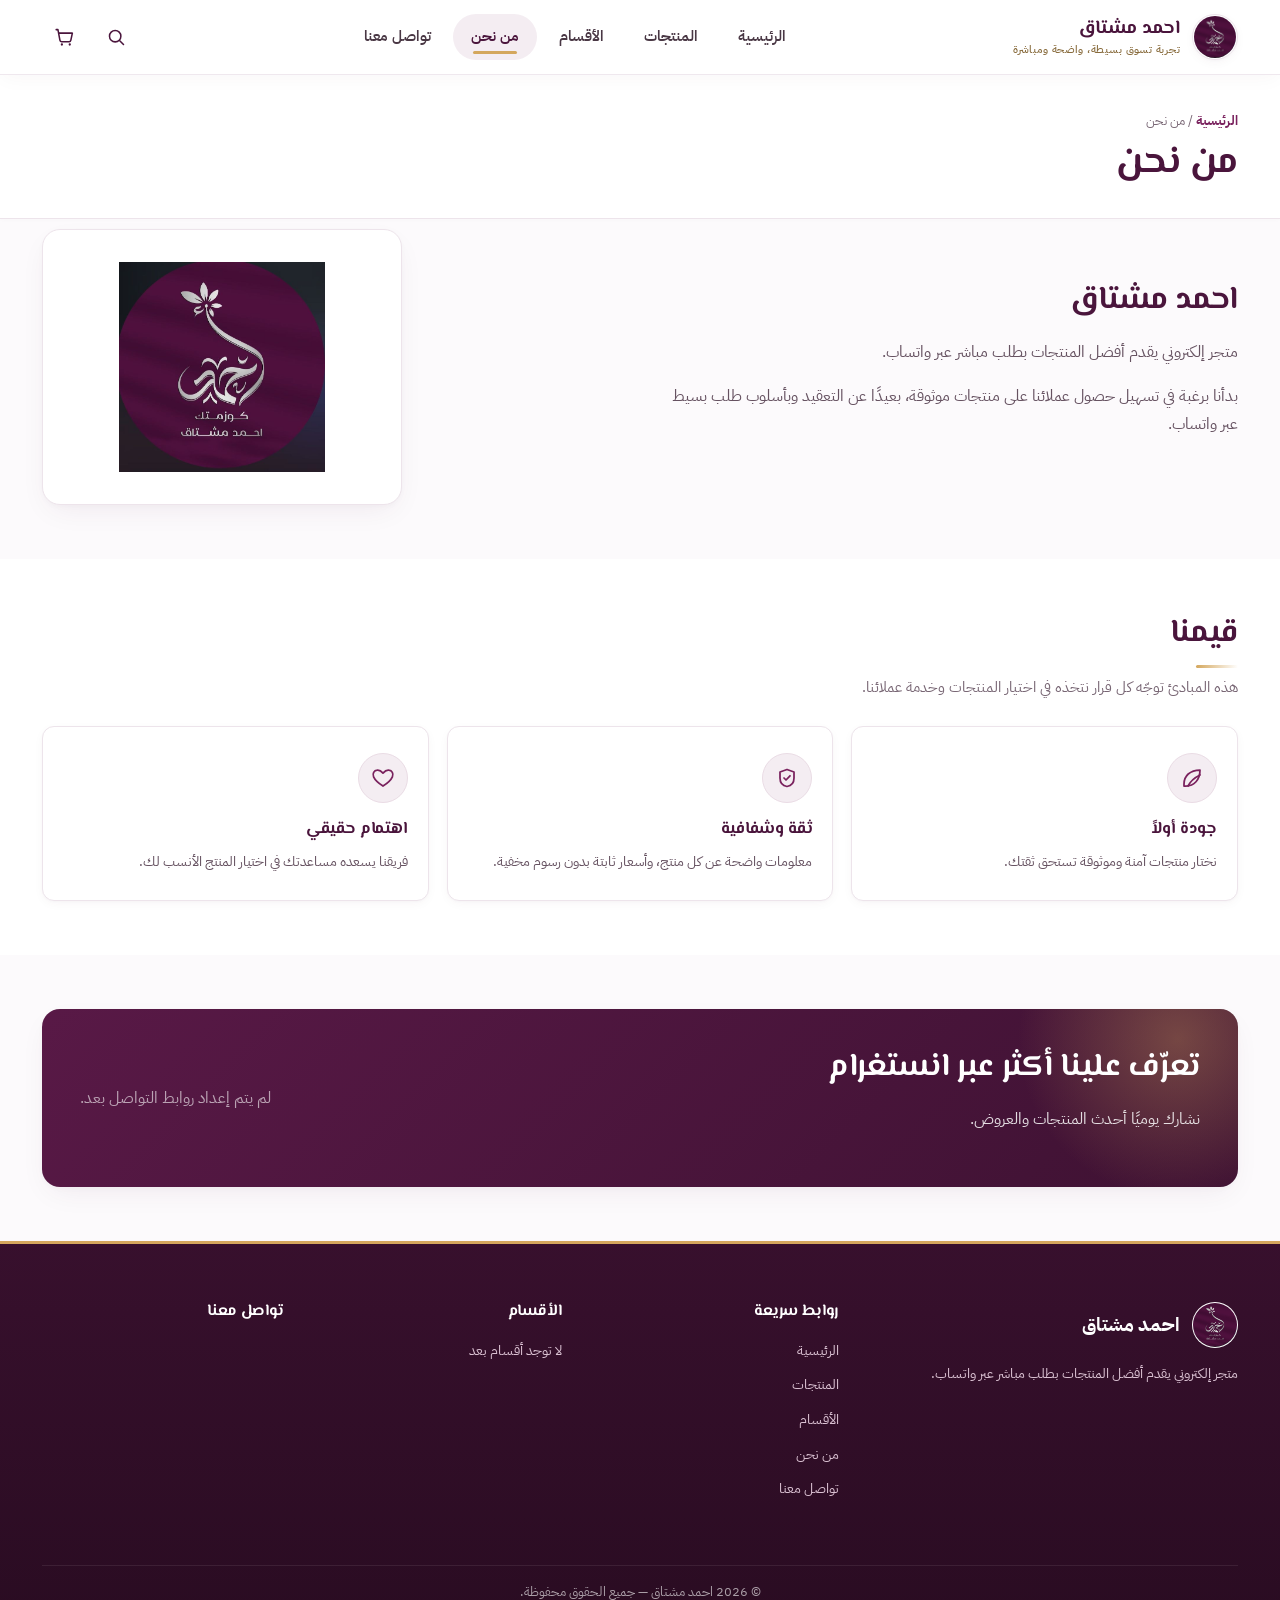
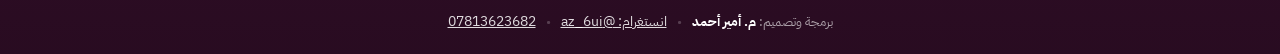
==== commit 335a690e: "Add files via upload" ====
(no text change in the page or its own stylesheets)
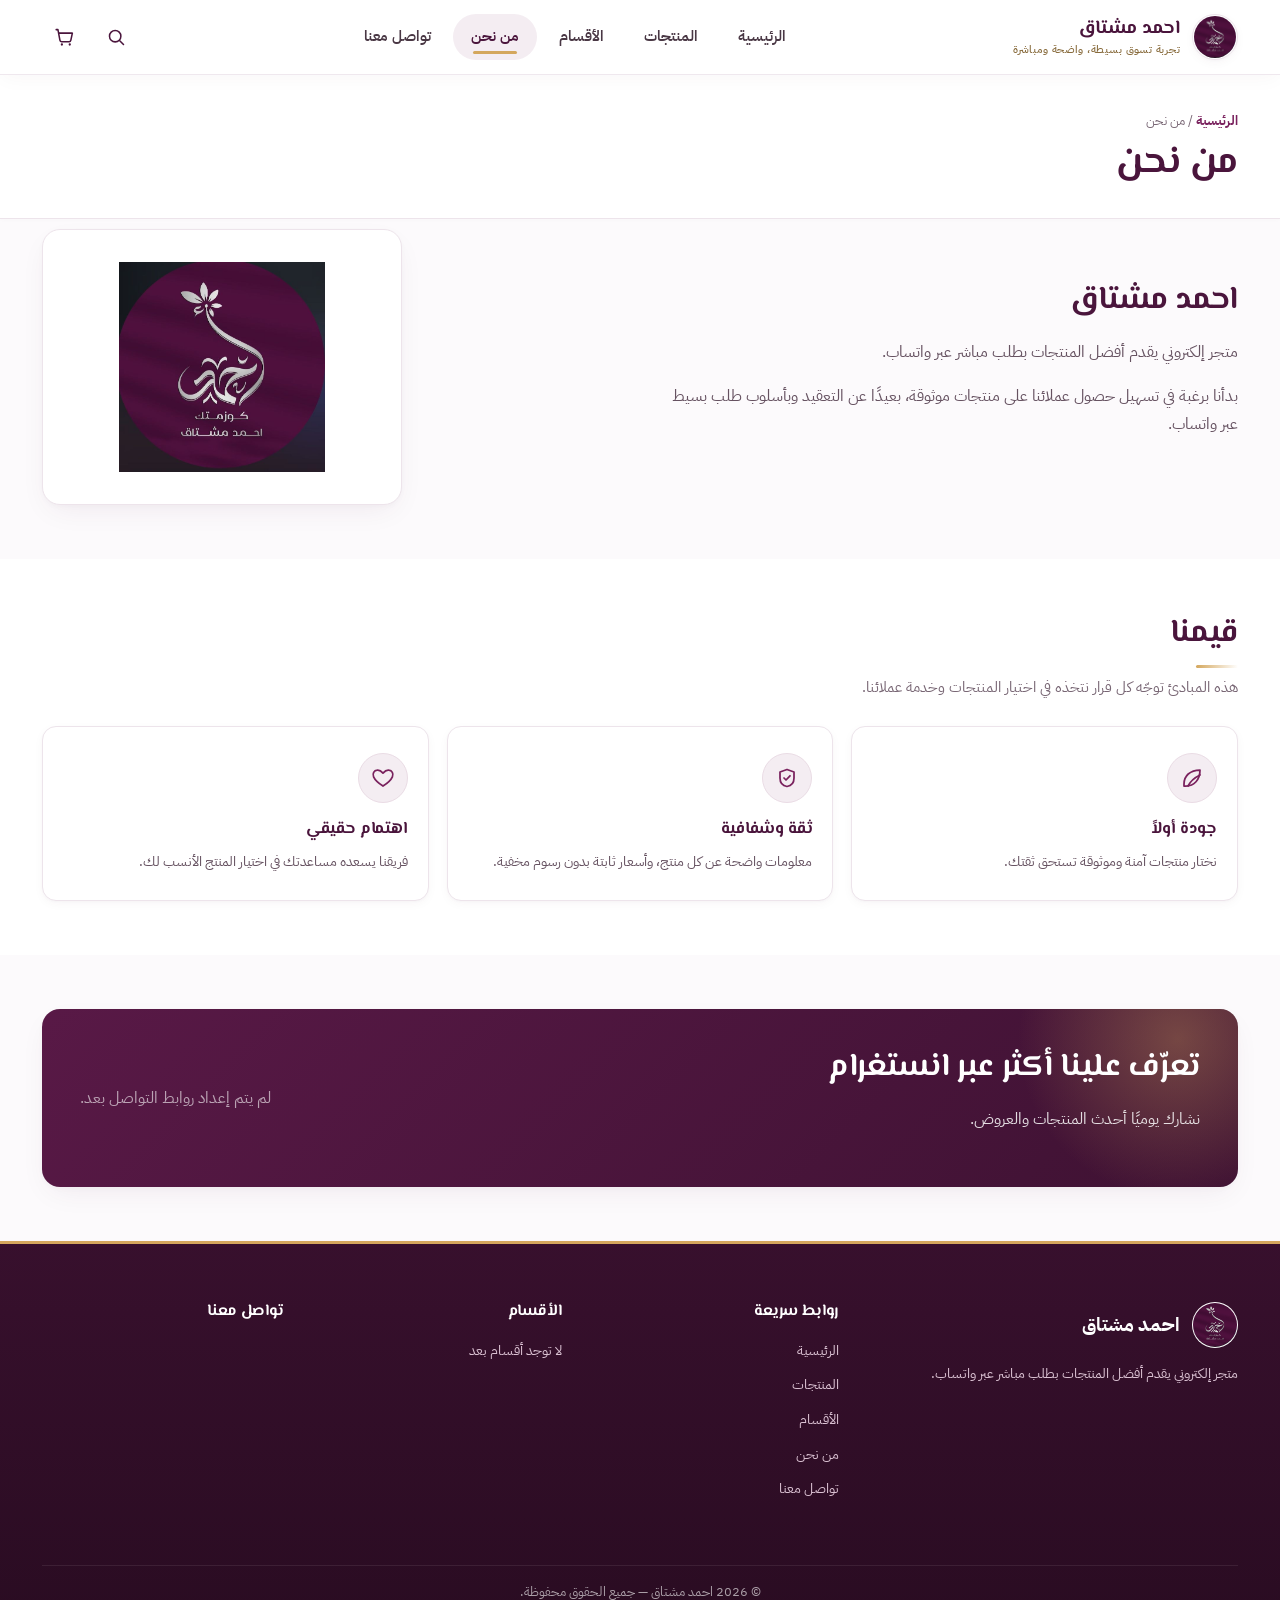
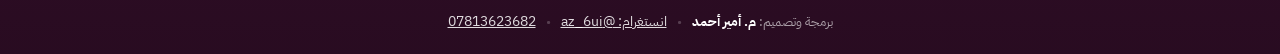
==== commit baa84eb2: "Update about.html" ====
--- a/about.html
+++ b/about.html
@@ -4,7 +4,10 @@
   <meta name="viewport" content="width=device-width, initial-scale=1.0">
 <meta charset="UTF-8">
 <title>من نحن | متجرك الإلكتروني</title>
-<link rel="icon" href="assets/logo/logo.png">
+<link rel="icon" type="image/png" sizes="192x192" href="assets/logo/logo.png?v=64">
+<link rel="shortcut icon" type="image/png" href="assets/logo/logo.png?v=64">
+<link rel="apple-touch-icon" href="assets/logo/logo.png?v=64">
+<link rel="apple-touch-icon" sizes="180x180" href="assets/logo/logo.png?v=64">
   <!-- Arabic UI font (same on every page; non-blocking) -->
   <!-- عدّل رابط قاعدة البيانات لكل عميل ليطابق config.js -->
   <link rel="preconnect" href="https://test3-2a6de-default-rtdb.europe-west1.firebasedatabase.app" crossorigin>
--- a/css/style.css
+++ b/css/style.css
@@ -66,7 +66,7 @@
 
   /* ---- 5. الحواف، الظلال والخطوط ---- */
   --radius-xl:18px; --radius-lg:14px; --radius-md:10px; --radius-sm:6px; --radius-pill:999px;
-  --r-card:12px; --r-ctl:8px;
+  --r-card:14px; --r-ctl:8px;
   --shadow-soft:0 3px 12px -2px rgba(74,21,60,.05), 0 1px 3px rgba(74,21,60,.02);
   --shadow-card:0 10px 30px -8px rgba(74,21,60,.08), 0 2px 6px -1px rgba(74,21,60,.03);
   --shadow-lift:0 20px 45px -10px rgba(74,21,60,.18), 0 6px 16px -4px rgba(74,21,60,.08);
@@ -75,10 +75,10 @@
   --font-display:'El Messiri','IBM Plex Sans Arabic',serif;
   --font-body:'IBM Plex Sans Arabic',system-ui,sans-serif;
   --container:1260px;
-  --gutter:clamp(16px,3.5vw,32px);   /* هامش الحاوية الجانبي (يستخدمه refresh.css أيضاً) */
-
-  /* نسبة صورة البطاقة (لكل عميل) */
-  --card-image-ratio:4/5;
+  --gutter:clamp(16px,3.5vw,32px);
+
+  /* نسبة صورة البطاقة */
+  --card-image-ratio:1 / 1;
   --card-image-fit:cover;
 }
 
@@ -114,8 +114,6 @@
    Base
    ========================================================================== */
 *{box-sizing:border-box}
-/* ملاحظة: overflow-x:hidden على html وbody معاً يكسر position:sticky.
-   نُبقيه على html فقط ونستعمل clip على body (لا ينشئ حاوية تمرير). */
 html{
   scroll-behavior:smooth;
   -webkit-text-size-adjust:100%;
@@ -138,7 +136,7 @@
   max-width:100%;
 }
 main{
-  padding-top:74px; /* تعويض ارتفاع الهيدر الثابت */
+  padding-top:74px;
 }
 img{max-width:100%;display:block}
 a{color:inherit;text-decoration:none}
@@ -366,7 +364,7 @@
   justify-content:center;
   border-radius:var(--radius-pill);
   background:linear-gradient(135deg, var(--accent) 0%, var(--accent-deep) 100%);
-  color:var(--primary);              /* تباين أفضل على الذهبي */
+  color:var(--primary);
   font-size:.68rem;
   font-weight:700;
   line-height:1;
@@ -375,7 +373,7 @@
 }
 .cart-count.has-items{display:inline-flex}
 
-/* Mobile drawer — تنزلق من اليسار الفيزيائي بجانب زر القائمة */
+/* Mobile drawer */
 .sidebar-nav {
   position: fixed;
   top: 0;
@@ -391,7 +389,6 @@
   overflow-y: auto;
   text-align: right;
   transform: translateX(-100%) !important;
-  /* visibility يتأخر عند الإغلاق ليظهر انزلاق الإغلاق */
   transition: transform .28s cubic-bezier(.2,.8,.2,1), visibility 0s linear .28s;
   will-change: transform;
   -webkit-overflow-scrolling: touch;
@@ -682,7 +679,7 @@
 /* ==========================================================================
    Product Cards
    ========================================================================== */
-.product-grid{display:grid;grid-template-columns:repeat(4,minmax(0,1fr));gap:24px 18px}
+.product-grid{display:grid;grid-template-columns:repeat(4,minmax(0,1fr));gap:20px 16px}
 .product-card{
   position:relative;
   min-width:0;
@@ -696,7 +693,7 @@
   transition:transform .32s cubic-bezier(.16,1,.3,1),box-shadow .32s ease,border-color .32s ease;
 }
 .product-card:hover{
-  transform:translateY(-5px);
+  transform:translateY(-4px);
   border-color:var(--border-strong);
   box-shadow:var(--shadow-card), 0 0 16px -4px rgba(122,34,94,.12);
 }
@@ -704,14 +701,15 @@
   display:block;
   position:relative;
   width:100%;
-  aspect-ratio:var(--card-image-ratio);
+  aspect-ratio:var(--card-image-ratio, 1/1);
   background:var(--surface-2);
   overflow:hidden;
+  border-radius:calc(var(--r-card) - 1px) calc(var(--r-card) - 1px) 0 0;
 }
 .product-media>img{
   width:100%;
   height:100%;
-  object-fit:var(--card-image-fit);
+  object-fit:var(--card-image-fit, cover);
   transition:transform .5s cubic-bezier(.16,1,.3,1), opacity .25s ease, filter .25s ease;
 }
 .product-card:hover .product-media>img{transform:scale(1.05)}
@@ -721,15 +719,15 @@
 /* Badges */
 .badge{
   position:absolute;
-  inset-block-start:12px;
-  inset-inline-start:12px;
+  inset-block-start:10px;
+  inset-inline-start:10px;
   z-index:2;
-  padding:3px 12px;
+  padding:3px 10px;
   border-radius:var(--radius-pill);
-  font-size:.7rem;
+  font-size:.68rem;
   font-weight:700;
   letter-spacing:0.02em;
-  line-height:1.7;
+  line-height:1.5;
   background:var(--surface);
   color:var(--primary);
   border:1px solid var(--border);
@@ -748,19 +746,19 @@
 .badge-featured{
   background:linear-gradient(135deg, var(--accent) 0%, var(--accent-deep) 100%);
   border-color:var(--accent);
-  color:var(--primary);              /* تباين أفضل على الذهبي */
+  color:var(--primary);
 }
 .badge-out-abs{
   inset-inline-start:auto;
-  inset-inline-end:12px;
+  inset-inline-end:10px;
   background:var(--ink-800);
   border-color:var(--ink-800);
   color:var(--on-primary);
 }
 .badge-variants{
   inset-block-start:auto;
-  inset-block-end:12px;
-  inset-inline-start:12px;
+  inset-block-end:10px;
+  inset-inline-start:10px;
   background:rgba(255,255,255,.94);
   color:var(--ink-700);
 }
@@ -769,46 +767,79 @@
 .product-card:has(.badge-out-abs) .product-media>img{filter:grayscale(.9);opacity:.5}
 .product-card:has(.badge-out-abs) .product-name,.product-card:has(.badge-out-abs) .price{color:var(--text-2)}
 
-.product-body{display:flex;flex-direction:column;flex:1;padding:16px}
-.product-cat{display:block;color:var(--accent-ink);font-size:.75rem;font-weight:600;line-height:1.3;margin-bottom:6px}
+.product-body{
+  display:flex;
+  flex-direction:column;
+  flex:1;
+  padding:12px 14px 14px;
+  gap:4px;
+}
+.product-cat{
+  display:block;
+  color:var(--accent-ink);
+  font-size:.74rem;
+  font-weight:600;
+  line-height:1.3;
+  margin-bottom:2px;
+}
 .product-name{
   font-family:var(--font-body);
-  font-size:.96rem;
+  font-size:.92rem;
   font-weight:600;
-  line-height:1.5;
-  margin:0 0 8px;
+  line-height:1.35;
+  margin:0 0 4px;
   color:var(--text);
   display:-webkit-box;
-  -webkit-line-clamp:2;
-  line-clamp:2;
+  -webkit-line-clamp:1;
+  line-clamp:1;
   -webkit-box-orient:vertical;
   overflow:hidden;
 }
 .product-name a:hover{color:var(--secondary)}
-.product-body-colors{display:flex;align-items:center;gap:6px;margin:0 0 10px}
+.product-body-colors{
+  display:flex;
+  align-items:center;
+  gap:5px;
+  min-height:16px;
+  margin:2px 0 6px;
+}
 .card-color-dot{
-  width:14px;
-  height:14px;
+  width:11px;
+  height:11px;
   border-radius:50%;
-  border:2px solid var(--surface);
+  border:1.5px solid var(--surface);
   box-shadow:0 0 0 1px var(--border-strong);
   flex-shrink:0;
   display:inline-block;
 }
-.card-color-more{font-size:.72rem;font-weight:700;color:var(--ink-600);line-height:1;padding-inline:2px}
-.product-foot{display:flex;flex-direction:column;align-items:stretch;gap:12px;margin-top:auto;padding-top:8px}
+.card-color-more{font-size:.7rem;font-weight:700;color:var(--ink-600);line-height:1;padding-inline:2px}
+.product-foot{
+  display:flex;
+  flex-direction:column;
+  align-items:stretch;
+  gap:8px;
+  margin-top:auto;
+  padding-top:4px;
+}
 .price,.detail-price{font-weight:800;color:var(--primary)}
-.price{font-size:1.12rem;line-height:1.2}
+.price{font-size:1.02rem;line-height:1.2}
 .price-old{margin-inline-start:6px;color:var(--text-2);font-weight:500;font-size:.82em;text-decoration:line-through}
 .price-sale{color:var(--error)}
 .product-actions{width:100%}
-.product-actions .btn{width:100%;min-height:44px;padding:9px 12px;gap:8px;font-size:.88rem;border-radius:var(--r-ctl)}
-.product-actions .btn svg{width:17px;height:17px}
+.product-actions .btn{
+  width:100%;
+  min-height:40px;
+  padding:7px 10px;
+  gap:6px;
+  font-size:.84rem;
+  border-radius:var(--r-ctl);
+}
+.product-actions .btn svg{width:16px;height:16px}
 .product-actions .btn .btn-label{white-space:nowrap}
-.product-desc{color:var(--ink-600);font-size:.84rem}
-.stock-line{display:flex;align-items:center;gap:7px;color:var(--success);font-size:.86rem;font-weight:600}
+.product-desc{color:var(--ink-600);font-size:.82rem}
+.stock-line{display:flex;align-items:center;gap:6px;color:var(--success);font-size:.82rem;font-weight:600}
 .stock-line:has(.dot-out){color:var(--error-ink)}
-.dot{width:8px;height:8px;border-radius:50%;background:var(--success);display:inline-block;flex:none}
+.dot{width:7px;height:7px;border-radius:50%;background:var(--success);display:inline-block;flex:none}
 .dot-out{background:var(--error)}
 
 /* ==========================================================================
@@ -1570,12 +1601,50 @@
 .inventory-cell:focus{outline:none;border-color:var(--secondary);box-shadow:var(--ring)}
 #inventoryGrid th{color:var(--text-2);font-weight:700}
 
-/* قائمة منتجات الطلب (عمود "المنتجات" في جدول الطلبات) */
-.order-items{list-style:none;margin:0;padding:0;display:grid;gap:8px;min-width:230px}
-.order-item{display:flex;align-items:flex-start;gap:10px;line-height:1.5}
-.order-item-qty{flex:none;min-width:34px;padding:1px 8px;border-radius:var(--radius-pill);background:var(--secondary-50);border:1px solid var(--secondary-100);color:var(--primary);font-weight:700;font-size:.78rem;text-align:center}
-.order-item-name{min-width:0;color:var(--text);font-weight:600;font-size:.86rem;overflow-wrap:anywhere}
-.order-item-name small{display:block;color:var(--text-2);font-weight:500;font-size:.76rem}
+/* قائمة منتجات الطلب (عمود "المنتجات" في جدول الطلبات) — ملمومة وأفقية */
+.order-items{
+  list-style:none;
+  margin:0;
+  padding:0;
+  display:flex;
+  flex-direction:column;
+  gap:4px;
+  min-width:140px;
+}
+.order-item{
+  display:flex;
+  align-items:center;
+  gap:6px;
+  line-height:1.3;
+  white-space:nowrap;
+}
+.order-item-qty{
+  flex:none;
+  min-width:26px;
+  padding:1px 6px;
+  border-radius:var(--radius-pill);
+  background:var(--secondary-50);
+  border:1px solid var(--secondary-100);
+  color:var(--primary);
+  font-weight:700;
+  font-size:.74rem;
+  text-align:center;
+}
+.order-item-name{
+  min-width:0;
+  color:var(--text);
+  font-weight:600;
+  font-size:.82rem;
+  display:inline-flex;
+  align-items:center;
+  gap:4px;
+}
+.order-item-name small{
+  display:inline;
+  color:var(--text-2);
+  font-weight:500;
+  font-size:.74rem;
+}
 .order-items-empty{color:var(--text-2)}
 
 /* Modals */
@@ -1656,7 +1725,6 @@
   .section-head{align-items:center;gap:12px}
   .section-head .btn{min-height:36px;padding:6px 14px;font-size:.8rem}
 
-  /* ---- لوحة الأدمن على الهاتف ---- */
   .admin-main{padding:14px 12px;width:100%!important;max-width:100%!important;overflow-x:hidden}
   .admin-panel{padding:16px 12px;overflow-x:auto;-webkit-overflow-scrolling:touch}
   .panel-head{flex-direction:column;align-items:stretch;gap:12px}
@@ -1687,13 +1755,20 @@
   .hero-copy>p{font-size:1rem}
   .hero-cta .btn{flex:1}
   .hero-trust{display:none}
+  
   .product-grid{grid-template-columns:repeat(2,minmax(0,1fr));gap:12px 10px}
-  .product-body{padding:12px 10px}
-  .product-name{font-size:.9rem}
-  .price{font-size:1rem}
-  .product-actions .btn{min-height:40px;font-size:.82rem;padding:6px 8px}
-  .badge{inset-block-start:8px;inset-inline-start:8px;padding:2px 8px}
-  .badge-out-abs{inset-inline-start:auto;inset-inline-end:8px}
+  .product-body{padding:10px 8px 12px;gap:3px}
+  .product-cat{font-size:.7rem;margin-bottom:0}
+  .product-name{font-size:.85rem;line-height:1.25;margin-bottom:2px}
+  .product-body-colors{min-height:14px;margin:2px 0 4px}
+  .card-color-dot{width:9px;height:9px}
+  .price{font-size:.95rem}
+  .product-foot{gap:6px;padding-top:2px}
+  .product-actions .btn{min-height:36px;font-size:.78rem;padding:6px 6px;gap:4px}
+  .product-actions .btn svg{width:14px;height:14px}
+  .badge{inset-block-start:6px;inset-inline-start:6px;padding:2px 7px;font-size:.62rem}
+  .badge-out-abs{inset-inline-start:auto;inset-inline-end:6px}
+
   .feature-grid{grid-template-columns:repeat(2,1fr);gap:10px}
   .feature-card{padding:18px 14px}
   .contact-band{padding:24px;flex-direction:column;align-items:flex-start}
@@ -1730,4 +1805,4 @@
 }
 @media(prefers-reduced-motion:reduce){
   *{transition:none!important;animation:none!important;scroll-behavior:auto!important}
-}
+}
--- a/css/refresh.css
+++ b/css/refresh.css
@@ -51,6 +51,57 @@
     max-width:calc(50% - 6px);
     scroll-snap-align:start;
   }
+
+  /* ضبط مقاس وتناسب بطاقة المنتج لتملأ الصورة البطاقة بالكامل */
+  .product-card .product-media {
+    width: 100%;
+    aspect-ratio: 1 / 1 !important;
+    height: auto !important;
+    max-height: 185px;
+    background: transparent !important;
+    display: block;
+    overflow: hidden;
+  }
+
+  .product-card .product-media > img {
+    width: 100%;
+    height: 100%;
+    object-fit: cover !important;
+    padding: 0 !important;
+    display: block;
+  }
+
+  .product-card .product-body {
+    padding: 8px 10px 10px;
+    gap: 2px;
+  }
+
+  .product-card .product-name {
+    font-size: 0.85rem;
+    line-height: 1.25;
+    margin: 0 0 2px;
+    display: -webkit-box;
+    -webkit-line-clamp: 1;
+    -webkit-box-orient: vertical;
+    overflow: hidden;
+  }
+
+  .product-card .product-foot {
+    margin-top: auto;
+    gap: 6px;
+    padding-top: 2px;
+  }
+
+  .product-card .price {
+    font-size: 0.95rem;
+    line-height: 1.2;
+  }
+
+  .product-card .product-actions .btn {
+    min-height: 36px;
+    padding: 6px 8px;
+    font-size: 0.8rem;
+  }
 }
 
 /* ---- Product page: sticky action bar on phones and small tablets ---- */
@@ -97,4 +148,4 @@
 }
 @media(max-width:650px){
   #backToTopBtn{bottom:20px;right:16px}
-}
+}
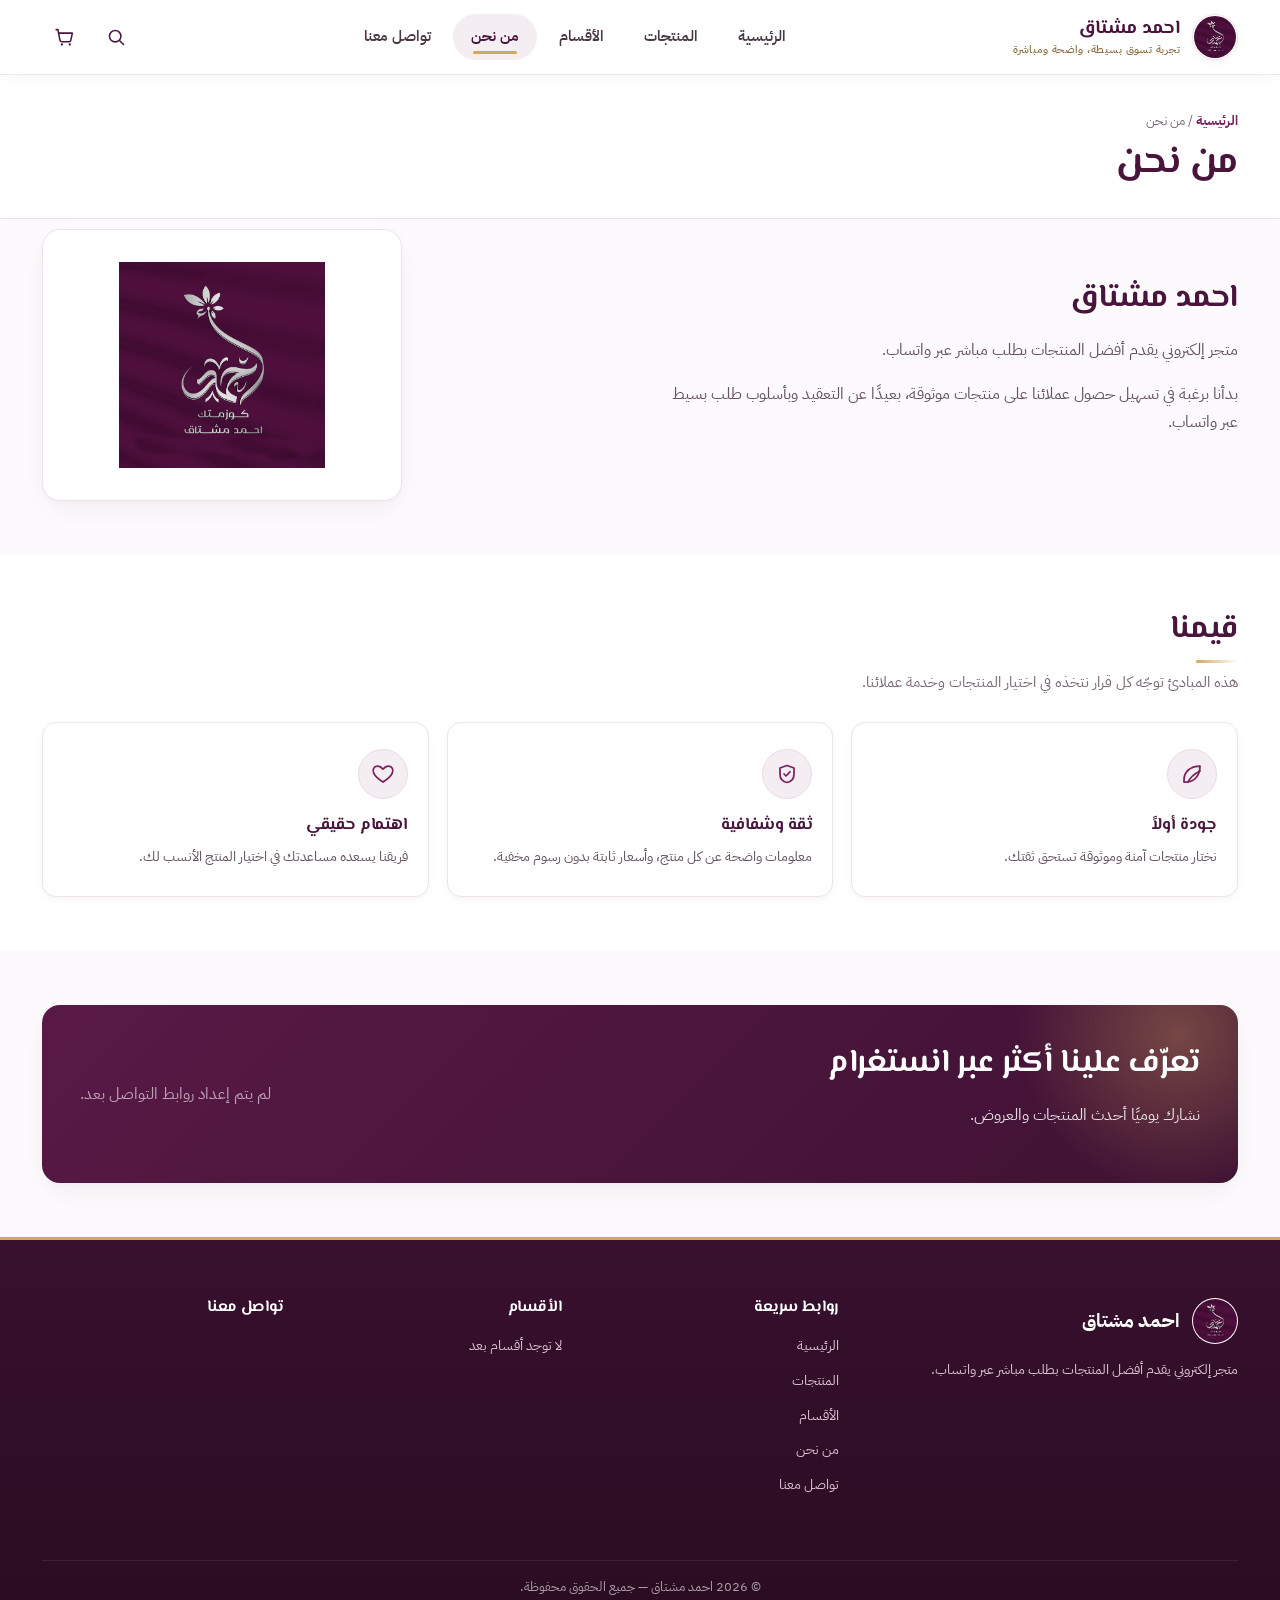
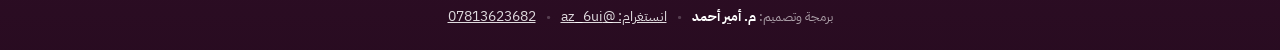
==== commit 5afbc9a1: "Add files via upload" ====
--- a/about.html
+++ b/about.html
@@ -3,11 +3,11 @@
 <head>
   <meta name="viewport" content="width=device-width, initial-scale=1.0">
 <meta charset="UTF-8">
-<title>من نحن | متجرك الإلكتروني</title>
-<link rel="icon" type="image/png" sizes="192x192" href="assets/logo/logo.png?v=64">
-<link rel="shortcut icon" type="image/png" href="assets/logo/logo.png?v=64">
-<link rel="apple-touch-icon" href="assets/logo/logo.png?v=64">
-<link rel="apple-touch-icon" sizes="180x180" href="assets/logo/logo.png?v=64">
+<title>كوزمتك احمد مشتاق</title>
+<link rel="icon" type="image/png" sizes="192x192" href="assets/logo/logo.png?v=68">
+<link rel="shortcut icon" type="image/png" href="assets/logo/logo.png?v=68">
+<link rel="apple-touch-icon" href="assets/logo/logo.png?v=68">
+<link rel="apple-touch-icon" sizes="180x180" href="assets/logo/logo.png?v=68">
   <!-- Arabic UI font (same on every page; non-blocking) -->
   <!-- عدّل رابط قاعدة البيانات لكل عميل ليطابق config.js -->
   <link rel="preconnect" href="https://test3-2a6de-default-rtdb.europe-west1.firebasedatabase.app" crossorigin>
@@ -16,8 +16,8 @@
   <link rel="preconnect" href="https://fonts.gstatic.com" crossorigin>
   <link rel="stylesheet" href="https://fonts.googleapis.com/css2?family=Tajawal:wght@400;500;700&display=swap" media="print" onload="this.media='all'">
   <noscript><link rel="stylesheet" href="https://fonts.googleapis.com/css2?family=Tajawal:wght@400;500;700&display=swap"></noscript>
-<link rel="stylesheet" href="css/style.css?v=62">
-  <link rel="stylesheet" href="css/refresh.css?v=62">
+<link rel="stylesheet" href="css/style.css?v=68">
+  <link rel="stylesheet" href="css/refresh.css?v=68">
 </head>
 <body>
 
@@ -88,11 +88,11 @@
 <div id="site-footer"></div>
 
 <!-- سكربتات مؤجلة (defer): لا تحجب الرسم. القراءة من Firebase عبر REST داخل store.js (بدون SDK) -->
-<script src="js/config.js?v=62" defer></script>
-<script src="js/icons.js?v=62" defer></script>
-<script src="js/store.js?v=62" defer></script>
-<script src="js/whatsapp.js?v=62" defer></script>
-<script src="js/app.js?v=62" defer></script>
+<script src="js/config.js?v=68" defer></script>
+<script src="js/icons.js?v=68" defer></script>
+<script src="js/store.js?v=68" defer></script>
+<script src="js/whatsapp.js?v=68" defer></script>
+<script src="js/app.js?v=68" defer></script>
 <script>
   /* تُستدعى عند التحميل وعند وصول الإعدادات من Firebase (كانت تُرسم مرة واحدة فقط → بيانات ناقصة لأول زائر) */
   function renderAboutPage() {
--- a/css/style.css
+++ b/css/style.css
@@ -1805,4 +1805,18 @@
 }
 @media(prefers-reduced-motion:reduce){
   *{transition:none!important;animation:none!important;scroll-behavior:auto!important}
-}+}
+
+/* عرض السعر الجديد مع القديم المشطوب داخل بطاقات المنتجات */
+.product-foot .price{display:flex;flex-direction:column;align-items:flex-start;gap:2px}
+.product-foot .price-old{margin-inline-start:0}
+.detail-price .price-old{font-size:.55em;margin-inline-start:12px}
+
+/* إشعار تحديث الموقع في لوحة الأدمن */
+.update-card{width:100%!important;max-width:min(520px,94vw)!important;max-height:90vh;overflow-y:auto}
+.update-intro{margin:0 0 16px;color:var(--text-2);line-height:1.8}
+.update-list{list-style:none;margin:0 0 20px;padding:0;display:grid;gap:12px}
+.update-list li{display:flex;gap:12px;align-items:flex-start;padding:14px;background:var(--accent-soft);border:1px solid var(--border);border-radius:var(--radius-sm)}
+.update-num{flex:none;display:grid;place-items:center;width:30px;height:30px;border-radius:50%;background:var(--primary);color:var(--on-primary);font-weight:700;font-size:.95rem}
+.update-list strong{display:block;color:var(--primary);margin-bottom:4px}
+.update-list p{margin:0;color:var(--text-2);font-size:.92rem;line-height:1.7}
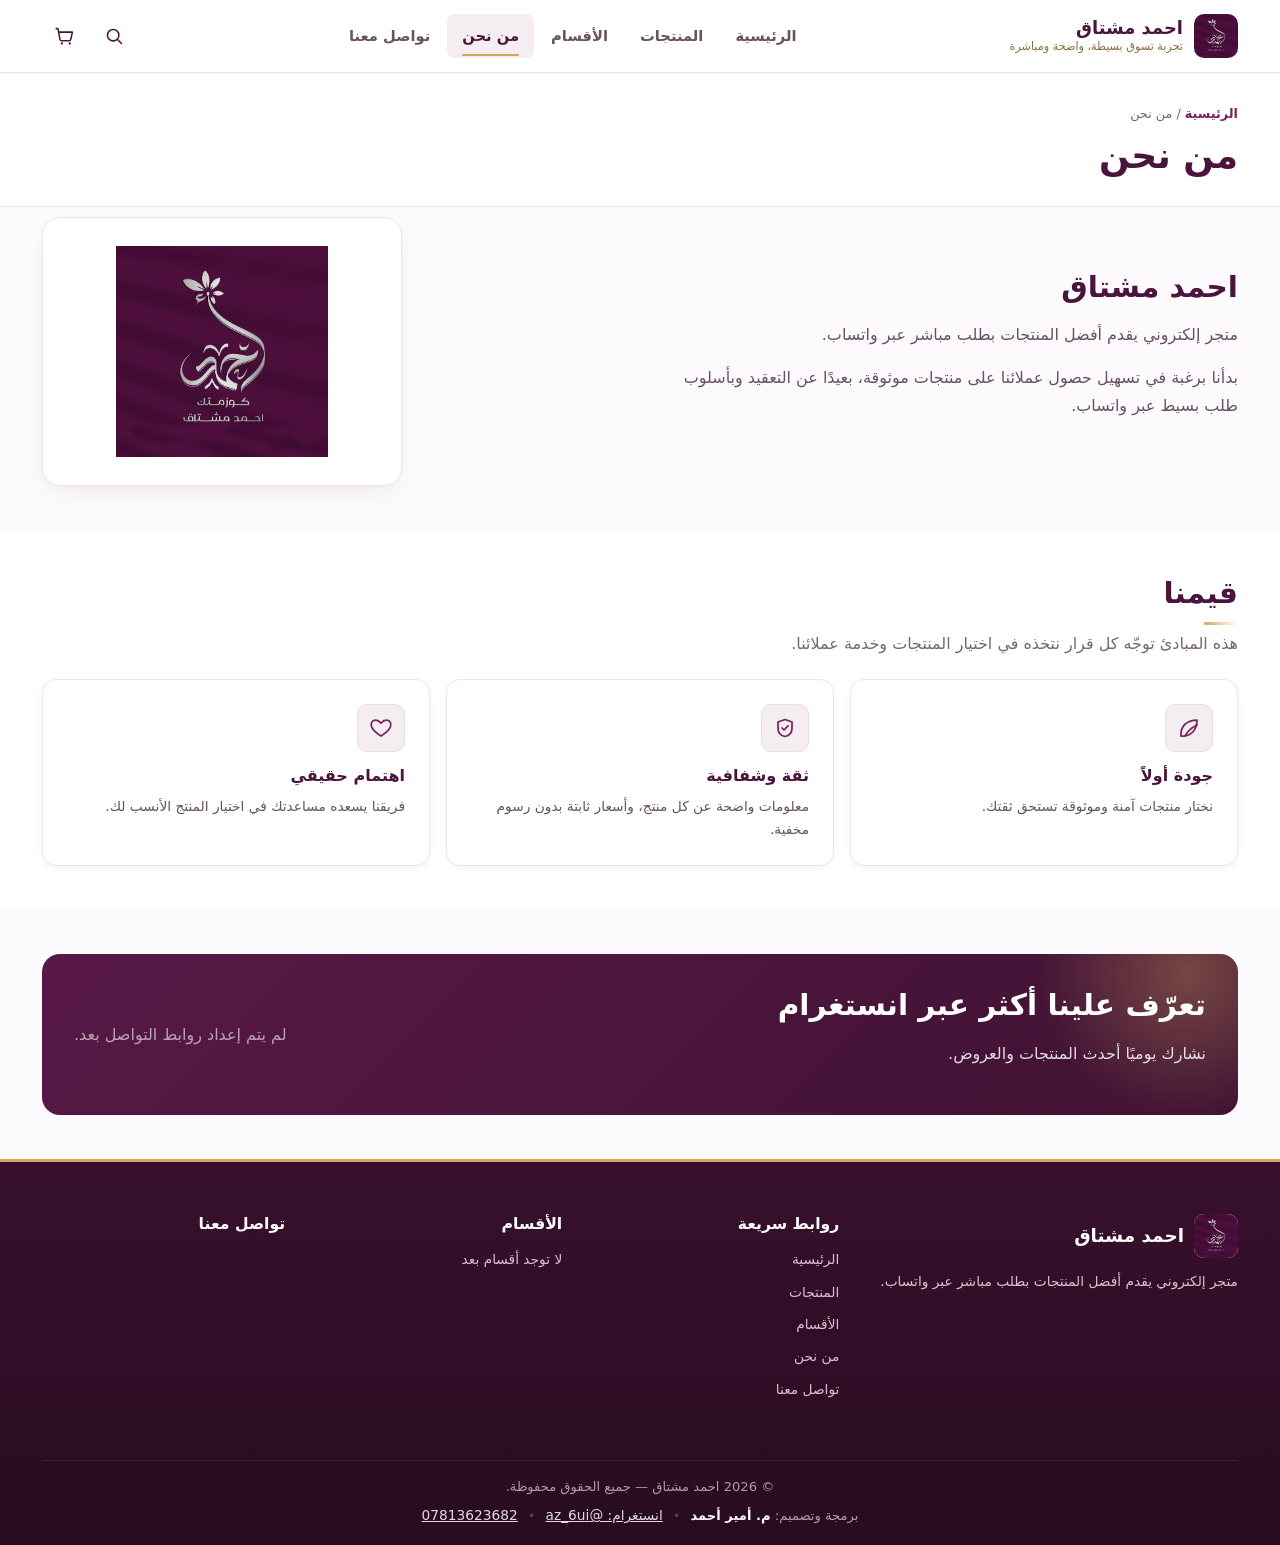
==== commit bc5b5425: "Add files via upload" ====
--- a/about.html
+++ b/about.html
@@ -1,13 +1,24 @@
 <!DOCTYPE html>
 <html lang="ar" dir="rtl">
 <head>
+
+<!-- Google tag (gtag.js) -->
+<script async src="https://www.googletagmanager.com/gtag/js?id=G-9574QJNE8H"></script>
+<script>
+  window.dataLayer = window.dataLayer || [];
+  function gtag(){dataLayer.push(arguments);}
+  gtag('js', new Date());
+
+  gtag('config', 'G-9574QJNE8H');
+</script>
+  
   <meta name="viewport" content="width=device-width, initial-scale=1.0">
 <meta charset="UTF-8">
 <title>كوزمتك احمد مشتاق</title>
-<link rel="icon" type="image/png" sizes="192x192" href="assets/logo/logo.png?v=68">
-<link rel="shortcut icon" type="image/png" href="assets/logo/logo.png?v=68">
-<link rel="apple-touch-icon" href="assets/logo/logo.png?v=68">
-<link rel="apple-touch-icon" sizes="180x180" href="assets/logo/logo.png?v=68">
+<link rel="icon" type="image/png" sizes="192x192" href="assets/logo/logo.png?v=73">
+<link rel="shortcut icon" type="image/png" href="assets/logo/logo.png?v=73">
+<link rel="apple-touch-icon" href="assets/logo/logo.png?v=73">
+<link rel="apple-touch-icon" sizes="180x180" href="assets/logo/logo.png?v=73">
   <!-- Arabic UI font (same on every page; non-blocking) -->
   <!-- عدّل رابط قاعدة البيانات لكل عميل ليطابق config.js -->
   <link rel="preconnect" href="https://test3-2a6de-default-rtdb.europe-west1.firebasedatabase.app" crossorigin>
@@ -16,8 +27,8 @@
   <link rel="preconnect" href="https://fonts.gstatic.com" crossorigin>
   <link rel="stylesheet" href="https://fonts.googleapis.com/css2?family=Tajawal:wght@400;500;700&display=swap" media="print" onload="this.media='all'">
   <noscript><link rel="stylesheet" href="https://fonts.googleapis.com/css2?family=Tajawal:wght@400;500;700&display=swap"></noscript>
-<link rel="stylesheet" href="css/style.css?v=68">
-  <link rel="stylesheet" href="css/refresh.css?v=68">
+<link rel="stylesheet" href="css/style.css?v=73">
+  <link rel="stylesheet" href="css/refresh.css?v=73">
 </head>
 <body>
 
@@ -88,11 +99,11 @@
 <div id="site-footer"></div>
 
 <!-- سكربتات مؤجلة (defer): لا تحجب الرسم. القراءة من Firebase عبر REST داخل store.js (بدون SDK) -->
-<script src="js/config.js?v=68" defer></script>
-<script src="js/icons.js?v=68" defer></script>
-<script src="js/store.js?v=68" defer></script>
-<script src="js/whatsapp.js?v=68" defer></script>
-<script src="js/app.js?v=68" defer></script>
+<script src="js/config.js?v=73" defer></script>
+<script src="js/icons.js?v=73" defer></script>
+<script src="js/store.js?v=73" defer></script>
+<script src="js/whatsapp.js?v=74" defer></script>
+<script src="js/app.js?v=73" defer></script>
 <script>
   /* تُستدعى عند التحميل وعند وصول الإعدادات من Firebase (كانت تُرسم مرة واحدة فقط → بيانات ناقصة لأول زائر) */
   function renderAboutPage() {
--- a/css/style.css
+++ b/css/style.css
@@ -1,13 +1,10 @@
 /* ==========================================================================
    style.css — Luxury Velvet Berry & Warm Plum Theme — RTL Arabic
-   Store: كوزمتك احمد مشتاق
    --------------------------------------------------------------------------
    Foundation of the design system: tokens, base, every shared component,
    the admin area and the core responsive rules. Self-sufficient styling.
    Re-branding = edit the Brand block in :root (section 1) only.
    ========================================================================== */
-
-@import url('https://fonts.googleapis.com/css2?family=El+Messiri:wght@400;600;700&family=IBM+Plex+Sans+Arabic:wght@300;400;500;600;700&display=swap');
 
 :root{
   /* ---- 1. Brand (الهوية: الألوان الأساسية فقط) ---- */
@@ -22,8 +19,8 @@
 
   /* ---- 2. المشتقات (قيم احتياطية؛ تُحسب تلقائياً في @supports أدناه) ---- */
   --primary-hover:#3b0f30;
-  --primary-deep:#380e2d;       /* أغمق من primary: بداية الهيرو والفوتر */
-  --primary-mid:#5b1c48;        /* أفتح قليلاً: نهاية تدرج الأزرار والهيرو */
+  --primary-deep:#380e2d;       /* بداية تدرج الهيرو والفوتر */
+  --primary-mid:#5b1c48;        /* نهاية تدرج الأزرار والهيرو */
   --secondary-hover:#63184b;
   --secondary-bright:#87386e;   /* نهاية تدرج hover */
   --secondary-50:#faf2f7;
@@ -51,7 +48,7 @@
   --error-light:#b0343d; --error-dark:#8b1720;
   --info:#7a225e;    --info-bg:#faf2f7;    --info-line:#f2deec;    --info-ink:#63184b;
 
-  /* ---- 4. المسميات القديمة (توافق مع الأنماط المضمّنة في HTML/JS — لا تحذفها) ---- */
+  /* ---- 4. المسميات القديمة (توافق مع الأنماط المضمّنة في HTML/JS) ---- */
   --teal:var(--secondary); --teal-deep:var(--primary); --teal-press:var(--primary-hover);
   --teal-light:var(--secondary-50); --teal-wash:var(--surface-2);
   --navy:var(--primary); --navy-2:#483443; --soft-blue:var(--secondary-50);
@@ -72,8 +69,8 @@
   --shadow-lift:0 20px 45px -10px rgba(74,21,60,.18), 0 6px 16px -4px rgba(74,21,60,.08);
   --ring:0 0 0 3px rgba(122,34,94,.18);
   --overlay:rgba(43,12,35,.6);
-  --font-display:'El Messiri','IBM Plex Sans Arabic',serif;
-  --font-body:'IBM Plex Sans Arabic',system-ui,sans-serif;
+  --font-display:'IBM Plex Sans Arabic','Tajawal',system-ui,-apple-system,'Segoe UI',Tahoma,sans-serif;
+  --font-body:'IBM Plex Sans Arabic','Tajawal',system-ui,-apple-system,'Segoe UI',Tahoma,sans-serif;
   --container:1260px;
   --gutter:clamp(16px,3.5vw,32px);
 
@@ -114,49 +111,20 @@
    Base
    ========================================================================== */
 *{box-sizing:border-box}
-html{
-  scroll-behavior:smooth;
-  -webkit-text-size-adjust:100%;
-  overflow-x:hidden;
-  max-width:100%;
-}
-body{
-  margin:0;
-  background:var(--bg);
-  color:var(--text);
-  font-family:var(--font-body);
-  font-size:16px;
-  line-height:1.75;
-  -webkit-font-smoothing:antialiased;
-  -webkit-tap-highlight-color:transparent;
-  text-rendering:optimizeLegibility;
-  overflow-x:clip;
-  position:relative;
-  width:100%;
-  max-width:100%;
-}
-main{
-  padding-top:74px;
-}
+html{scroll-behavior:smooth;-webkit-text-size-adjust:100%}
+body{margin:0;background:var(--bg);color:var(--text);font-family:var(--font-body);font-size:16px;line-height:1.7;-webkit-font-smoothing:antialiased;-webkit-tap-highlight-color:transparent;text-rendering:optimizeLegibility}
 img{max-width:100%;display:block}
 a{color:inherit;text-decoration:none}
 a,button,input,select,textarea{touch-action:manipulation}
 button,input,select,textarea{font:inherit}
 button{cursor:pointer}
 p{color:var(--ink-600);margin:0 0 1em}
-h1,h2,h3,h4{
-  font-family:var(--font-display);
-  font-weight:700;
-  line-height:1.3;
-  margin:0 0 .5em;
-  color:var(--primary);
-  letter-spacing:-0.01em;
-}
-h1{font-size:clamp(1.85rem,4.2vw,3rem);line-height:1.2}
-h2{font-size:clamp(1.4rem,2.8vw,2rem)}
-h3{font-size:1.15rem}
+h1,h2,h3,h4{font-family:var(--font-display);font-weight:700;line-height:1.3;letter-spacing:0;margin:0 0 .5em;color:var(--primary)}
+h1{font-size:clamp(1.75rem,4vw,2.75rem);line-height:1.25}
+h2{font-size:clamp(1.3rem,2.6vw,1.85rem)}
+h3{font-size:1.1rem}
 .container{width:min(100%,var(--container));margin-inline:auto;padding-inline:var(--gutter)}
-.visually-hidden{position:absolute;width:1px;height:1px;margin:-1px;padding:0;border:0;overflow:hidden;clip:rect(0 0 0 0);white-space:nowrap}
+.visually-hidden{position:absolute;width:1px;height:1px;overflow:hidden;clip:rect(0 0 0 0)}
 :focus-visible{outline:2px solid var(--secondary);outline-offset:2px}
 ::selection{background:var(--secondary-100);color:var(--primary)}
 svg[stroke="currentColor"]{stroke-linecap:round;stroke-linejoin:round;stroke-width:1.75}
@@ -165,23 +133,8 @@
    Loading skeletons
    ========================================================================== */
 @keyframes shimmer{0%{background-position:-200% 0}100%{background-position:200% 0}}
-.skeleton-card{
-  min-height:280px;
-  background:var(--surface);
-  border-radius:var(--r-card);
-  border:1px solid var(--border);
-  overflow:hidden;
-  padding:14px;
-  display:flex;
-  flex-direction:column;
-  gap:12px;
-}
-.skeleton-box{
-  background:linear-gradient(90deg,var(--surface-2) 25%,var(--bg) 50%,var(--surface-2) 75%);
-  background-size:200% 100%;
-  animation:shimmer 1.6s infinite ease-in-out;
-  border-radius:var(--radius-sm);
-}
+.skeleton-card{min-height:250px;background:var(--surface);border-radius:var(--r-card);border:1px solid var(--border);overflow:hidden;padding:12px;display:flex;flex-direction:column;gap:12px}
+.skeleton-box{background:linear-gradient(90deg,var(--surface-2) 25%,var(--bg) 50%,var(--surface-2) 75%);background-size:200% 100%;animation:shimmer 1.5s infinite;border-radius:var(--radius-sm)}
 .skeleton-img{width:100%;aspect-ratio:var(--card-image-ratio)}
 .skeleton-text{height:16px;width:75%}
 .skeleton-price{height:20px;width:40%;margin-top:auto}
@@ -189,24 +142,7 @@
 /* ==========================================================================
    Buttons
    ========================================================================== */
-.btn{
-  display:inline-flex;
-  align-items:center;
-  justify-content:center;
-  gap:8px;
-  min-height:48px;
-  padding:11px 24px;
-  border:1.5px solid transparent;
-  border-radius:var(--r-ctl);
-  font-weight:600;
-  font-size:.95rem;
-  line-height:1.3;
-  text-align:center;
-  letter-spacing:0.01em;
-  transition:transform .28s cubic-bezier(.16,1,.3,1),box-shadow .28s ease,background-color .28s ease,border-color .28s ease,color .28s ease;
-  position:relative;
-  overflow:hidden;
-}
+.btn{display:inline-flex;align-items:center;justify-content:center;gap:8px;min-height:46px;padding:10px 22px;border:1.5px solid transparent;border-radius:var(--r-ctl);font-weight:600;font-size:.95rem;line-height:1.3;text-align:center;transition:background-color .18s ease,border-color .18s ease,color .18s ease,box-shadow .18s ease}
 .btn svg{width:18px;height:18px;flex:none}
 .btn:focus-visible{outline:0;box-shadow:var(--ring)}
 .btn-primary{
@@ -219,146 +155,51 @@
   background:linear-gradient(135deg, var(--secondary) 0%, var(--secondary-bright) 100%);
   border-color:var(--secondary);
   box-shadow:0 6px 20px rgba(122,34,94,.28);
-  transform:translateY(-1.5px);
-}
-.btn-primary:active{transform:translateY(0);box-shadow:none}
-.btn-outline{
-  background:rgba(255,255,255,.94);
-  border-color:var(--border-strong);
-  color:var(--primary);
-}
-.btn-outline:hover{
-  background:var(--secondary-50);
-  border-color:var(--secondary);
-  color:var(--secondary-hover);
-  transform:translateY(-1.5px);
-}
+}
+.btn-primary:active{background:var(--primary-hover);border-color:var(--primary-hover)}
+.btn-outline{background:var(--surface);border-color:var(--border-strong);color:var(--primary)}
+.btn-outline:hover{background:var(--secondary-50);border-color:var(--secondary);color:var(--secondary-hover)}
 .btn-whatsapp{
   background:linear-gradient(135deg, var(--success-light) 0%, var(--success) 100%);
   border-color:var(--success);
-  color:var(--on-primary);
+  color:#fff;
   box-shadow:0 4px 14px rgba(27,104,72,.22);
 }
-.btn-whatsapp:hover{
-  background:var(--success-ink);
-  border-color:var(--success-ink);
-  transform:translateY(-1.5px);
-  box-shadow:0 6px 18px rgba(27,104,72,.3);
-}
-.btn-sm{min-height:40px;padding:7px 18px;font-size:.86rem}
+.btn-whatsapp:hover{background:var(--success-ink);border-color:var(--success-ink)}
+.btn:active{box-shadow:none}
+.btn-sm{min-height:40px;padding:7px 16px;font-size:.86rem}
 .btn-block{width:100%}
-.btn:disabled,.btn[disabled]{
-  background:var(--surface-2);
-  border-color:var(--border);
-  color:var(--ink-300);
-  box-shadow:none;
-  cursor:not-allowed;
-  transform:none!important;
-}
-.btn-icon{
-  position:relative;
-  display:inline-flex;
-  align-items:center;
-  justify-content:center;
-  width:44px;
-  height:44px;
-  padding:0;
-  border:1px solid transparent;
-  border-radius:50%;
-  background:transparent;
-  color:var(--primary);
-  transition:transform .22s ease,background-color .22s ease,color .22s ease;
-}
-.btn-icon:hover{
-  background:var(--secondary-50);
-  color:var(--secondary);
-  transform:scale(1.05);
-}
+.btn:disabled,.btn[disabled]{background:var(--surface-2);border-color:var(--border);color:var(--ink-300);box-shadow:none;cursor:not-allowed}
+.btn-icon{position:relative;display:inline-flex;align-items:center;justify-content:center;width:44px;height:44px;padding:0;border:1px solid transparent;border-radius:var(--r-ctl);background:transparent;color:var(--primary);transition:background-color .18s ease,color .18s ease,border-color .18s ease}
+.btn-icon:hover{background:var(--secondary-50);color:var(--secondary-hover)}
 .btn-icon:focus-visible{outline:0;box-shadow:var(--ring)}
 .btn-icon svg{width:21px;height:21px}
 
 /* ==========================================================================
-   Header & Navigation
-   ========================================================================== */
-#site-header{
-  position:fixed !important;
-  top:0;
-  left:0;
-  right:0;
-  width:100%;
-  z-index:1000;
-}
-.site-header{
-  background:rgba(255,255,255,.97);
-  border-bottom:1px solid rgba(237,228,235,.85);
-  box-shadow:0 4px 20px -2px rgba(74,21,60,.04);
-}
-.header-inner{min-height:74px;display:flex;align-items:center;gap:24px}
-.brand{display:flex;align-items:center;gap:12px;min-width:max-content;transition:transform .2s ease}
-.brand:hover{transform:scale(1.015)}
-.brand img{
-  width:46px;
-  height:46px;
-  border-radius:50%;
-  object-fit:cover;
-  background:var(--surface);
-  border:1.5px solid var(--border);
-  padding:1px;
-  box-shadow:var(--shadow-soft);
-}
-.brand-name{
-  font-family:var(--font-display);
-  font-weight:700;
-  font-size:1.18rem;
-  line-height:1.2;
-  color:var(--primary);
-}
-.brand-name span{
-  display:block;
-  font-family:var(--font-body);
-  font-size:.7rem;
-  font-weight:500;
-  color:var(--accent-ink);
-  margin-top:2px;
-  letter-spacing:0.04em;
-}
-.main-nav{display:flex;align-items:center;justify-content:center;gap:4px;flex:1}
-.main-nav a{
-  position:relative;
-  padding:10px 18px;
-  border-radius:var(--radius-pill);
-  font-size:.92rem;
-  font-weight:600;
-  color:var(--ink-700);
-  transition:color .22s ease,background-color .22s ease;
-}
-.main-nav a:hover{
-  color:var(--primary);
-  background:var(--secondary-50);
-}
-.main-nav a.active{
-  color:var(--primary);
-  background:var(--secondary-50);
-}
-.main-nav a.active::after{
-  content:"";
-  position:absolute;
-  inset-inline:20px;
-  bottom:6px;
-  height:2.5px;
-  border-radius:3px;
-  background:var(--accent);
-}
-.header-actions{display:flex;align-items:center;gap:8px;margin-inline-start:auto}
+   Header, navigation, cart badge
+   ========================================================================== */
+#site-header{position:sticky;top:0;z-index:100}
+.site-header{background:var(--surface);border-bottom:1px solid var(--border);box-shadow:0 1px 0 rgba(74,21,60,.04)}
+.header-inner{min-height:72px;display:flex;align-items:center;gap:20px}
+.brand{display:flex;align-items:center;gap:11px;min-width:max-content}
+.brand img{width:44px;height:44px;border-radius:var(--radius-md);object-fit:contain;background:var(--surface)}
+.brand-name{font-family:var(--font-display);font-weight:700;font-size:1.12rem;line-height:1.15;color:var(--primary)}
+.brand-name span{display:block;font-family:var(--font-body);font-size:.7rem;font-weight:500;color:var(--accent-ink);margin-top:3px}
+.main-nav{display:flex;align-items:center;justify-content:center;gap:2px;flex:1}
+.main-nav a{position:relative;padding:9px 15px;border-radius:var(--r-ctl);font-size:.92rem;font-weight:600;color:var(--ink-600);transition:background-color .18s ease,color .18s ease}
+.main-nav a:hover{color:var(--primary);background:var(--secondary-50)}
+.main-nav a.active{color:var(--primary);background:var(--secondary-50)}
+.main-nav a.active::after{content:"";position:absolute;inset-inline:15px;bottom:2px;height:2px;border-radius:2px;background:var(--accent)}
+.header-actions{display:flex;align-items:center;gap:6px;margin-inline-start:auto}
 .nav-toggle{display:none}
 .cart-link{position:relative}
 .cart-count{
   display:none;
   position:absolute;
-  inset-block-start:-1px;
-  inset-inline-end:-1px;
-  min-width:20px;
-  height:20px;
+  inset-block-start:1px;
+  inset-inline-end:1px;
+  min-width:19px;
+  height:19px;
   padding:0 5px;
   align-items:center;
   justify-content:center;
@@ -374,122 +215,48 @@
 .cart-count.has-items{display:inline-flex}
 
 /* Mobile drawer */
-.sidebar-nav {
-  position: fixed;
-  top: 0;
-  left: 0 !important;
-  right: auto !important;
-  width: min(300px, 82vw);
-  max-width: 82vw;
-  height: 100vh;
-  height: 100dvh;
-  background: var(--surface);
-  border-radius: 0 var(--radius-xl) var(--radius-xl) 0;
-  padding: 20px 18px;
-  overflow-y: auto;
-  text-align: right;
-  transform: translateX(-100%) !important;
-  transition: transform .28s cubic-bezier(.2,.8,.2,1), visibility 0s linear .28s;
-  will-change: transform;
-  -webkit-overflow-scrolling: touch;
-  z-index: 9999;
-  visibility: hidden;
-}
-.sidebar-nav.active {
-  transform: translateX(0) !important;
-  box-shadow: var(--shadow-lift);
-  visibility: visible;
-  transition-delay: 0s;
-}
-.sidebar-nav svg { width: 22px; height: 22px; flex-shrink: 0; color: var(--secondary); }
-.sidebar-nav a:active, .sidebar-nav button:active { background: var(--surface-2); }
-.sidebar-nav li > a { color: var(--ink-700); border-radius: var(--r-ctl); padding: 10px; }
-.sidebar-nav li > a:hover { background: var(--secondary-50); color: var(--primary); }
-.sidebar-submenu { display: none; padding-inline-start: 15px; }
-.sidebar-submenu.active { display: block; }
-
-.sidebar-overlay {
-  position: fixed;
-  inset: 0;
-  background: rgba(43, 12, 35, .55);
-  display: block;
-  visibility: hidden;
-  pointer-events: none;
-  opacity: 0;
-  z-index: 9998;
-  transition: opacity .25s ease, visibility 0s linear .25s;
-}
-.sidebar-overlay.active {
-  visibility: visible;
-  pointer-events: auto;
-  opacity: 1;
-  transition-delay: 0s;
-}
+.sidebar-nav{position:fixed;top:0;left:0;right:auto;width:min(320px,86vw);max-width:86vw;height:100vh;height:100dvh;background:var(--surface);border-radius:0 var(--radius-xl) var(--radius-xl) 0;padding:18px 16px;overflow-y:auto;text-align:right;transform:translateX(-100%);transition:transform .28s cubic-bezier(.4,0,.2,1);z-index:9999}
+.sidebar-nav.active{transform:translateX(0);box-shadow:var(--shadow-lift)}
+.sidebar-nav svg{width:22px;height:22px;flex-shrink:0;color:var(--secondary)}
+.sidebar-nav a:active,.sidebar-nav button:active{background:var(--surface-2)}
+.sidebar-nav li>a{color:var(--ink-700)}
+.sidebar-nav li>a:hover{background:var(--secondary-50);color:var(--primary)}
+.sidebar-submenu{display:none;padding-right:15px}
+.sidebar-submenu.active{display:block}
+.sidebar-overlay{position:fixed;top:0;left:0;width:100%;height:100%;background:var(--overlay);display:none;z-index:9998}
+.sidebar-overlay.active{display:block}
 
 /* Search overlay */
-.global-search-overlay{position:fixed;inset:0;z-index:1100;display:none;padding:18px;background:var(--overlay)}
+.global-search-overlay{position:fixed;inset:0;z-index:1000;display:none;padding:18px;background:var(--overlay)}
 .global-search-overlay.open{display:flex;justify-content:center;align-items:flex-start}
-.global-search-container{
-  width:min(100%,720px);
-  margin-top:64px;
-  padding:22px;
-  background:var(--surface);
-  border-radius:var(--radius-xl);
-  box-shadow:var(--shadow-lift);
-  max-height:82vh;
-  display:flex;
-  flex-direction:column;
-  border:1px solid var(--border);
-}
-.global-search-header{display:flex;gap:12px;margin-bottom:16px}
-.global-search-results{overflow:auto;display:flex;flex-direction:column;gap:10px}
-.search-result-item{
-  display:flex;
-  gap:14px;
-  align-items:center;
-  padding:12px;
-  border:1px solid var(--border);
-  border-radius:var(--r-card);
-  background:var(--surface);
-  transition:transform .22s ease,border-color .22s ease,background-color .22s ease;
-}
-.search-result-item:hover{
-  border-color:var(--secondary);
-  background:var(--secondary-50);
-  transform:translateX(-3px);
-}
-.search-item-img{
-  width:64px;
-  height:64px;
-  border-radius:var(--radius-sm);
-  overflow:hidden;
-  background:var(--surface-2);
-  display:grid;
-  place-items:center;
-  flex:none;
-}
+.global-search-container{width:min(100%,700px);margin-top:60px;padding:18px;background:var(--surface);border-radius:var(--radius-xl);box-shadow:var(--shadow-lift);max-height:82vh;display:flex;flex-direction:column}
+.global-search-header{display:flex;gap:10px;margin-bottom:14px}
+.global-search-results{overflow:auto;display:flex;flex-direction:column;gap:8px}
+.search-result-item{display:flex;gap:13px;align-items:center;padding:10px;border:1px solid var(--border);border-radius:var(--r-ctl);background:var(--surface);transition:background-color .18s ease,border-color .18s ease}
+.search-result-item:hover{border-color:var(--secondary);background:var(--secondary-50)}
+.search-item-img{width:62px;height:62px;border-radius:var(--radius-sm);overflow:hidden;background:var(--surface-2);display:grid;place-items:center;flex:none}
 .search-item-img img{width:100%;height:100%;object-fit:cover}
-.search-item-info h4{margin:0 0 4px;font-size:.95rem}
+.search-item-info h4{margin:0 0 2px;font-size:.92rem}
 .search-item-info span{font-weight:700;color:var(--primary)}
-.empty-search{text-align:center;padding:36px;color:var(--text-2)}
-
-/* ==========================================================================
-   Hero + Promotional Slider
+.empty-search{text-align:center;padding:32px;color:var(--text-2)}
+
+/* ==========================================================================
+   Hero + Promotional slider
    ========================================================================== */
 .hero{
   position:relative;
   overflow:hidden;
-  padding:64px 0 54px;
+  padding:48px 0 44px;
   background:linear-gradient(135deg, var(--primary-deep) 0%, var(--primary) 50%, var(--primary-mid) 100%);
-  color:var(--on-primary);
+  color:#fff;
 }
 .hero:before{
   content:"";
   position:absolute;
-  top:-160px;
-  inset-inline-start:-120px;
-  width:480px;
-  height:480px;
+  top:-220px;
+  inset-inline-start:-160px;
+  width:460px;
+  height:460px;
   border-radius:50%;
   background:radial-gradient(closest-side, rgba(212,167,93,.25), rgba(212,167,93,0));
   pointer-events:none;
@@ -497,32 +264,21 @@
 .hero-blob{
   position:absolute;
   top:50%;
-  inset-inline-end:-120px;
-  width:460px;
-  height:460px;
-  margin-top:-230px;
+  inset-inline-end:-140px;
+  width:420px;
+  height:420px;
+  margin-top:-210px;
   border-radius:50%;
-  border:1px solid rgba(255,255,255,.07);
+  border:1px solid rgba(255,255,255,.08);
   background:radial-gradient(closest-side, rgba(122,34,94,.4), transparent);
   pointer-events:none;
 }
 .hero-inner{position:relative;z-index:1;display:flex;align-items:center;gap:48px}
 .hero-copy{flex:1.1;padding:0;min-width:0}
-.hero-eyebrow-free{
-  display:inline-flex;
-  align-items:center;
-  gap:7px;
-  padding:6px 16px;
-  border-radius:var(--radius-pill);
-  background:rgba(212,167,93,.16);
-  color:var(--accent);
-  font-weight:600;
-  font-size:.85rem;
-  border:1px solid rgba(212,167,93,.42);
-}
-.hero-copy h1{max-width:700px;margin:18px 0 14px;color:var(--on-primary);text-shadow:0 2px 10px rgba(0,0,0,.2)}
-.hero-copy>p{font-size:1.08rem;max-width:58ch;color:rgba(255,255,255,.85);line-height:1.8}
-.hero-cta{display:flex;gap:12px;flex-wrap:wrap;margin-top:28px}
+.hero-eyebrow-free{display:inline-flex;align-items:center;gap:7px;padding:6px 14px;border-radius:var(--radius-pill);background:rgba(212,167,93,.16);color:var(--accent);font-weight:600;font-size:.84rem;border:1px solid rgba(212,167,93,.42)}
+.hero-copy h1{max-width:700px;margin:16px 0 12px;color:#fff}
+.hero-copy>p{font-size:1.05rem;max-width:58ch;color:rgba(255,255,255,.85)}
+.hero-cta{display:flex;gap:10px;flex-wrap:wrap;margin-top:26px}
 .hero .btn-primary{
   background:linear-gradient(135deg, var(--accent) 0%, var(--accent-deep) 100%);
   border-color:var(--accent);
@@ -533,387 +289,138 @@
   background:linear-gradient(135deg, var(--accent-light) 0%, var(--accent) 100%);
   border-color:var(--accent-light);
   color:var(--primary);
-  transform:translateY(-2px);
-}
-.hero .btn-outline{
-  background:rgba(255,255,255,.1);
-  border-color:rgba(255,255,255,.3);
-  color:var(--on-primary);
-}
-.hero .btn-outline:hover{
-  background:rgba(255,255,255,.18);
-  border-color:var(--on-primary);
-  color:var(--on-primary);
-}
-.hero-trust{display:flex;gap:12px;margin-top:32px;flex-wrap:wrap}
-.hero-trust div{
-  padding:11px 18px;
-  background:rgba(255,255,255,.07);
-  border:1px solid rgba(255,255,255,.14);
-  border-radius:var(--r-ctl);
-}
-.hero-trust strong{display:block;color:var(--accent);font-size:1.05rem}
+}
+.hero .btn-outline{background:transparent;border-color:rgba(255,255,255,.4);color:#fff}
+.hero .btn-outline:hover{background:rgba(255,255,255,.1);border-color:#fff;color:#fff}
+.hero-trust{display:flex;gap:12px;margin-top:28px;flex-wrap:wrap}
+.hero-trust div{padding:10px 16px;background:rgba(255,255,255,.07);border:1px solid rgba(255,255,255,.14);border-radius:var(--r-ctl)}
+.hero-trust strong{display:block;color:var(--accent);font-size:1.02rem}
 .hero-trust span{font-size:.78rem;color:rgba(255,255,255,.78)}
-.hero-art{
-  position:relative;
-  flex:1;
-  width:100%;
-  max-width:560px;
-  min-height:0;
-  border-radius:var(--radius-xl);
-  overflow:hidden;
-  background:var(--surface);
-  border:1px solid rgba(255,255,255,.18);
-  box-shadow:var(--shadow-lift);
-}
+.hero-art{position:relative;flex:1;width:100%;max-width:560px;min-height:0;border-radius:var(--radius-xl);overflow:hidden;background:var(--surface);border:1px solid rgba(255,255,255,.14);box-shadow:var(--shadow-lift)}
 .hero-art-default{width:100%;aspect-ratio:4/3;display:grid;place-items:center;background:var(--surface-2)}
 .hero-art-default img{width:34%;height:auto;object-fit:contain}
 .promo-slider-container{position:relative;width:100%;aspect-ratio:4/3;overflow:hidden;background:var(--surface-2)}
-.promo-slider-track{display:flex;width:100%;height:100%;transition:transform .5s cubic-bezier(.16,1,.3,1)}
+.promo-slider-track{display:flex;width:100%;height:100%;transition:transform .45s ease}
 .promo-slide{flex:0 0 100%;height:100%;position:relative}
 .promo-slide img{width:100%;height:100%;object-fit:cover}
-.promo-dots{position:absolute;bottom:14px;left:50%;transform:translateX(-50%);display:flex;gap:7px;z-index:5}
-.promo-dot{
-  width:8px;
-  height:8px;
-  border-radius:var(--radius-pill);
-  background:rgba(255,255,255,.65);
-  box-shadow:0 0 0 1px rgba(74,21,60,.25);
-  cursor:pointer;
-  transition:width .25s ease,background-color .25s ease;
-}
-.promo-dot.active{width:24px;background:var(--on-primary);box-shadow:0 2px 6px rgba(0,0,0,.3)}
+.promo-dots{position:absolute;bottom:12px;left:50%;transform:translateX(-50%);display:flex;gap:6px;z-index:5}
+.promo-dot{width:8px;height:8px;border-radius:var(--radius-pill);background:rgba(255,255,255,.7);box-shadow:0 0 0 1px rgba(74,21,60,.25);cursor:pointer;transition:width .2s ease,background-color .2s ease}
+.promo-dot.active{width:22px;background:#fff}
 .ads-slider{border-radius:var(--radius-xl);overflow:hidden;box-shadow:var(--shadow-card)}
 .swiper-slide{border-radius:var(--radius-xl);overflow:hidden}
 .hero-image{width:100%;height:100%;object-fit:cover}
 
 /* ==========================================================================
-   Sections + Category Chips
-   ========================================================================== */
-.section{padding:54px 0}
+   Sections + category chips
+   ========================================================================== */
+.section{padding:44px 0}
 .section-alt{background:var(--surface)}
-.section-head{display:flex;align-items:end;justify-content:space-between;gap:20px;margin-bottom:26px}
+.section-head{display:flex;align-items:end;justify-content:space-between;gap:20px;margin-bottom:22px}
 .section-head>div:first-child{min-width:0}
-.section-head h2{margin-bottom:6px}
-.section-head h2::after{
-  content:"";
-  display:block;
-  width:42px;
-  height:3px;
-  border-radius:3px;
-  background:linear-gradient(90deg, var(--accent) 0%, transparent 100%);
-  margin-top:10px;
-}
-.section-head p{margin:0;max-width:65ch;color:var(--text-2);font-size:.95rem}
+.section-head h2{margin-bottom:5px}
+.section-head h2::after{content:"";display:block;width:34px;height:3px;border-radius:3px;background:linear-gradient(90deg, var(--accent) 0%, transparent 100%);margin-top:9px}
+.section-head p{margin:0;max-width:65ch;color:var(--text-2)}
 .section-head .btn{white-space:nowrap;flex-shrink:0}
-.section-tag{color:var(--accent-ink);font-weight:600}
-.section-categories-highlight{background:var(--bg);padding:50px 0}
-
-.cat-scroller{
-  display:flex;
-  flex-wrap:nowrap;
-  align-items:stretch;
-  gap:16px;
-  overflow-x:auto;
-  padding:10px 6px 18px;
-  scroll-behavior:smooth;
-  scroll-snap-type:x mandatory;
-  scrollbar-width:none;
-  -webkit-overflow-scrolling:touch;
-}
+.section-tag{color:var(--accent-ink)}
+.section-categories-highlight{background:var(--bg);padding:44px 0}
+
+.cat-scroller{display:flex;flex-wrap:nowrap;align-items:stretch;gap:14px;overflow-x:auto;padding:8px 6px 14px;scroll-behavior:smooth;scroll-snap-type:x mandatory;scrollbar-width:none;-webkit-overflow-scrolling:touch}
 .cat-scroller::-webkit-scrollbar{display:none}
-.cat-chip{
-  flex:0 0 144px;
-  width:144px;
-  min-height:170px;
-  padding:18px 12px 16px;
-  display:flex;
-  flex-direction:column;
-  align-items:center;
-  justify-content:flex-start;
-  gap:12px;
-  background:var(--surface);
-  border:1px solid var(--border);
-  border-radius:var(--r-card);
-  box-shadow:var(--shadow-soft);
-  scroll-snap-align:start;
-  transition:transform .28s cubic-bezier(.16,1,.3,1),box-shadow .28s ease,border-color .28s ease;
-}
-.cat-chip:hover{
-  border-color:var(--accent);
-  box-shadow:var(--shadow-card);
-  transform:translateY(-4px);
-}
-.cat-chip .cat-icon{
-  width:84px;
-  height:84px;
-  min-width:84px;
-  border-radius:50%;
-  background:var(--secondary-50);
-  border:1px solid var(--secondary-100);
-  display:grid;
-  place-items:center;
-  overflow:hidden;
-  color:var(--primary);
-  flex-shrink:0;
-  box-shadow:inset 0 2px 6px rgba(74,21,60,.04);
-}
-.cat-chip .cat-icon svg{width:34px;height:34px}
+.cat-chip{flex:0 0 138px;width:138px;min-height:164px;padding:16px 10px 14px;display:flex;flex-direction:column;align-items:center;justify-content:flex-start;gap:10px;background:var(--surface);border:1px solid var(--border);border-radius:var(--r-card);box-shadow:var(--shadow-soft);scroll-snap-align:start;transition:border-color .2s ease,box-shadow .2s ease,transform .2s ease}
+.cat-chip:hover{border-color:var(--accent);box-shadow:var(--shadow-card);transform:translateY(-2px)}
+.cat-chip .cat-icon{width:80px;height:80px;min-width:80px;border-radius:50%;background:var(--secondary-50);border:1px solid var(--secondary-100);display:grid;place-items:center;overflow:hidden;color:var(--primary);flex-shrink:0}
+.cat-chip .cat-icon svg{width:32px;height:32px}
 .cat-chip .cat-icon img{width:100%;height:100%;object-fit:cover;border-radius:50%}
-.cat-chip span.name{
-  width:100%;
-  margin:0;
-  font-size:.92rem;
-  font-weight:700;
-  line-height:1.4;
-  text-align:center;
-  color:var(--primary);
-  display:-webkit-box;
-  -webkit-line-clamp:2;
-  line-clamp:2;
-  -webkit-box-orient:vertical;
-  overflow:hidden;
-}
-.category-grid{display:grid;grid-template-columns:repeat(auto-fill,minmax(280px,1fr));gap:24px}
-
-/* ==========================================================================
-   Product Cards
+.cat-chip span.name{width:100%;margin:0;font-size:.92rem;font-weight:700;line-height:1.4;text-align:center;color:var(--primary);display:-webkit-box;-webkit-line-clamp:2;-webkit-box-orient:vertical;overflow:hidden}
+.category-grid{display:grid;grid-template-columns:repeat(auto-fill,minmax(280px,1fr));gap:20px}
+
+/* ==========================================================================
+   Product cards
    ========================================================================== */
 .product-grid{display:grid;grid-template-columns:repeat(4,minmax(0,1fr));gap:20px 16px}
-.product-card{
-  position:relative;
-  min-width:0;
-  display:flex;
-  flex-direction:column;
-  background:var(--surface);
-  border:1px solid var(--border);
-  border-radius:var(--r-card);
-  overflow:hidden;
-  box-shadow:var(--shadow-soft);
-  transition:transform .32s cubic-bezier(.16,1,.3,1),box-shadow .32s ease,border-color .32s ease;
-}
-.product-card:hover{
-  transform:translateY(-4px);
-  border-color:var(--border-strong);
-  box-shadow:var(--shadow-card), 0 0 16px -4px rgba(122,34,94,.12);
-}
-.product-media{
-  display:block;
-  position:relative;
-  width:100%;
-  aspect-ratio:var(--card-image-ratio, 1/1);
-  background:var(--surface-2);
-  overflow:hidden;
-  border-radius:calc(var(--r-card) - 1px) calc(var(--r-card) - 1px) 0 0;
-}
-.product-media>img{
-  width:100%;
-  height:100%;
-  object-fit:var(--card-image-fit, cover);
-  transition:transform .5s cubic-bezier(.16,1,.3,1), opacity .25s ease, filter .25s ease;
-}
-.product-card:hover .product-media>img{transform:scale(1.05)}
+.product-card{position:relative;min-width:0;display:flex;flex-direction:column;background:var(--surface);border:1px solid var(--border);border-radius:var(--r-card);overflow:hidden;box-shadow:var(--shadow-soft);transition:border-color .2s ease,box-shadow .2s ease,transform .2s ease}
+.product-card:hover{transform:translateY(-3px);border-color:var(--border-strong);box-shadow:var(--shadow-card), 0 0 16px -4px rgba(122,34,94,.12)}
+.product-media{display:block;position:relative;width:100%;aspect-ratio:var(--card-image-ratio);background:var(--surface-2);overflow:hidden}
+.product-media>img{width:100%;height:100%;object-fit:var(--card-image-fit);transition:transform .35s ease,opacity .2s ease,filter .2s ease}
+.product-card:hover .product-media>img{transform:scale(1.04)}
 .placeholder-icon{height:100%;display:grid;place-items:center;color:var(--olive-400)}
-.placeholder-icon svg,.placeholder-icon-wrap svg,.cat-card-img svg{width:36px;height:36px}
+.placeholder-icon svg,.placeholder-icon-wrap svg,.cat-card-img svg{width:34px;height:34px}
 
 /* Badges */
-.badge{
-  position:absolute;
-  inset-block-start:10px;
-  inset-inline-start:10px;
-  z-index:2;
-  padding:3px 10px;
-  border-radius:var(--radius-pill);
-  font-size:.68rem;
-  font-weight:700;
-  letter-spacing:0.02em;
-  line-height:1.5;
-  background:var(--surface);
-  color:var(--primary);
-  border:1px solid var(--border);
-  box-shadow:0 2px 6px rgba(0,0,0,.06);
-}
-.badge-offer{
-  background:linear-gradient(135deg, var(--error) 0%, var(--error-light) 100%);
-  border-color:var(--error);
-  color:var(--on-primary);
-}
-.badge-new{
-  background:linear-gradient(135deg, var(--secondary) 0%, var(--secondary-bright) 100%);
-  border-color:var(--secondary);
-  color:var(--on-primary);
-}
-.badge-featured{
-  background:linear-gradient(135deg, var(--accent) 0%, var(--accent-deep) 100%);
-  border-color:var(--accent);
-  color:var(--primary);
-}
-.badge-out-abs{
-  inset-inline-start:auto;
-  inset-inline-end:10px;
-  background:var(--ink-800);
-  border-color:var(--ink-800);
-  color:var(--on-primary);
-}
-.badge-variants{
-  inset-block-start:auto;
-  inset-block-end:10px;
-  inset-inline-start:10px;
-  background:rgba(255,255,255,.94);
-  color:var(--ink-700);
-}
+.badge{position:absolute;inset-block-start:10px;inset-inline-start:10px;z-index:2;padding:2px 10px;border-radius:var(--radius-pill);font-size:.7rem;font-weight:700;line-height:1.7;background:var(--surface);color:var(--primary);border:1px solid var(--border);box-shadow:var(--shadow-soft)}
+.badge-offer{background:linear-gradient(135deg, var(--error) 0%, var(--error-light) 100%);border-color:var(--error);color:#fff}
+.badge-new{background:linear-gradient(135deg, var(--secondary) 0%, var(--secondary-bright) 100%);border-color:var(--secondary);color:#fff}
+.badge-featured{background:linear-gradient(135deg, var(--accent) 0%, var(--accent-deep) 100%);border-color:var(--accent);color:var(--primary)}
+.badge-out-abs{inset-inline-start:auto;inset-inline-end:10px;background:var(--ink-800);border-color:var(--ink-800);color:#fff}
+.badge-variants{inset-block-start:auto;inset-block-end:10px;inset-inline-start:10px;background:rgba(255,255,255,.95);color:var(--ink-700)}
 .badge-variants svg{width:11px;height:11px;vertical-align:-2px;margin-inline-end:3px}
 
-.product-card:has(.badge-out-abs) .product-media>img{filter:grayscale(.9);opacity:.5}
+.product-card:has(.badge-out-abs) .product-media>img{filter:grayscale(.9);opacity:.55}
 .product-card:has(.badge-out-abs) .product-name,.product-card:has(.badge-out-abs) .price{color:var(--text-2)}
 
-.product-body{
-  display:flex;
-  flex-direction:column;
-  flex:1;
-  padding:12px 14px 14px;
-  gap:4px;
-}
-.product-cat{
-  display:block;
-  color:var(--accent-ink);
-  font-size:.74rem;
-  font-weight:600;
-  line-height:1.3;
-  margin-bottom:2px;
-}
-.product-name{
-  font-family:var(--font-body);
-  font-size:.92rem;
-  font-weight:600;
-  line-height:1.35;
-  margin:0 0 4px;
-  color:var(--text);
-  display:-webkit-box;
-  -webkit-line-clamp:1;
-  line-clamp:1;
-  -webkit-box-orient:vertical;
-  overflow:hidden;
-}
+.product-body{display:flex;flex-direction:column;flex:1;padding:14px 14px 14px}
+.product-cat{display:block;color:var(--accent-ink);font-size:.74rem;font-weight:600;line-height:1.3;margin-bottom:5px}
+.product-name{font-family:var(--font-body);font-size:.95rem;font-weight:600;line-height:1.5;margin:0 0 8px;color:var(--text);display:-webkit-box;-webkit-line-clamp:2;-webkit-box-orient:vertical;overflow:hidden}
 .product-name a:hover{color:var(--secondary)}
-.product-body-colors{
-  display:flex;
-  align-items:center;
-  gap:5px;
-  min-height:16px;
-  margin:2px 0 6px;
-}
-.card-color-dot{
-  width:11px;
-  height:11px;
-  border-radius:50%;
-  border:1.5px solid var(--surface);
-  box-shadow:0 0 0 1px var(--border-strong);
-  flex-shrink:0;
-  display:inline-block;
-}
-.card-color-more{font-size:.7rem;font-weight:700;color:var(--ink-600);line-height:1;padding-inline:2px}
-.product-foot{
-  display:flex;
-  flex-direction:column;
-  align-items:stretch;
-  gap:8px;
-  margin-top:auto;
-  padding-top:4px;
-}
+.product-body-colors{display:flex;align-items:center;gap:6px;margin:0 0 10px}
+.card-color-dot{width:14px;height:14px;border-radius:50%;border:2px solid var(--surface);box-shadow:0 0 0 1px var(--border-strong);flex-shrink:0;display:inline-block}
+.card-color-more{font-size:.72rem;font-weight:700;color:var(--ink-600);line-height:1;padding-inline:2px}
+.product-foot{display:flex;flex-direction:column;align-items:stretch;gap:10px;margin-top:auto;padding-top:6px}
 .price,.detail-price{font-weight:800;color:var(--primary)}
-.price{font-size:1.02rem;line-height:1.2}
+.price{font-size:1.06rem;line-height:1.2}
 .price-old{margin-inline-start:6px;color:var(--text-2);font-weight:500;font-size:.82em;text-decoration:line-through}
 .price-sale{color:var(--error)}
 .product-actions{width:100%}
-.product-actions .btn{
-  width:100%;
-  min-height:40px;
-  padding:7px 10px;
-  gap:6px;
-  font-size:.84rem;
-  border-radius:var(--r-ctl);
-}
-.product-actions .btn svg{width:16px;height:16px}
+.product-actions .btn{width:100%;min-height:42px;padding:8px 12px;gap:8px;font-size:.86rem;border-radius:var(--r-ctl);box-shadow:none}
+.product-actions .btn svg{width:17px;height:17px}
 .product-actions .btn .btn-label{white-space:nowrap}
-.product-desc{color:var(--ink-600);font-size:.82rem}
-.stock-line{display:flex;align-items:center;gap:6px;color:var(--success);font-size:.82rem;font-weight:600}
+.product-desc{color:var(--ink-600);font-size:.84rem}
+.stock-line{display:flex;align-items:center;gap:7px;color:var(--success);font-size:.86rem;font-weight:600}
 .stock-line:has(.dot-out){color:var(--error-ink)}
-.dot{width:7px;height:7px;border-radius:50%;background:var(--success);display:inline-block;flex:none}
+.dot{width:8px;height:8px;border-radius:50%;background:var(--success);display:inline-block;flex:none}
 .dot-out{background:var(--error)}
 
 /* ==========================================================================
-   Feature Cards, Contact Band, Social
-   ========================================================================== */
-.feature-grid{display:grid;grid-template-columns:repeat(4,1fr);gap:18px}
-.feature-card{
-  background:var(--surface);
-  border:1px solid var(--border);
-  border-radius:var(--r-card);
-  padding:26px 20px;
-  box-shadow:var(--shadow-soft);
-  transition:transform .28s cubic-bezier(.16,1,.3,1),box-shadow .28s ease,border-color .28s ease;
-}
-.feature-card:hover{
-  border-color:var(--accent);
-  box-shadow:var(--shadow-card);
-  transform:translateY(-3px);
-}
-.feature-card .icon{
-  width:50px;
-  height:50px;
-  border-radius:50%;
-  background:var(--secondary-50);
-  border:1px solid var(--secondary-100);
-  display:grid;
-  place-items:center;
-  color:var(--secondary);
-  margin-bottom:16px;
-}
+   Feature cards, contact band, social
+   ========================================================================== */
+.feature-grid{display:grid;grid-template-columns:repeat(4,1fr);gap:16px}
+.feature-card{background:var(--surface);border:1px solid var(--border);border-radius:var(--r-card);padding:24px;box-shadow:var(--shadow-soft);transition:border-color .2s ease,box-shadow .2s ease}
+.feature-card:hover{border-color:var(--accent);box-shadow:var(--shadow-card)}
+.feature-card .icon{width:48px;height:48px;border-radius:var(--radius-md);background:var(--secondary-50);border:1px solid var(--secondary-100);display:grid;place-items:center;color:var(--secondary);margin-bottom:14px}
 .feature-card .icon svg{width:24px;height:24px}
-.feature-card h3{font-size:1.05rem}
-.feature-card p{font-size:.88rem;margin:0}
+.feature-card h3{font-size:1rem}
+.feature-card p{font-size:.86rem;margin:0}
 
 .contact-band{
   position:relative;
   overflow:hidden;
-  padding:38px;
+  padding:32px;
   border-radius:var(--radius-xl);
   background:linear-gradient(135deg, var(--band-start) 0%, var(--band-end) 100%);
-  color:var(--on-primary);
+  color:#fff;
   display:flex;
   align-items:center;
   justify-content:space-between;
   gap:25px;
-  box-shadow:var(--shadow-card);
 }
 .contact-band:before{
   content:"";
   position:absolute;
   top:-130px;
   inset-inline-start:-100px;
-  width:320px;
-  height:320px;
+  width:300px;
+  height:300px;
   border-radius:50%;
   background:radial-gradient(closest-side, rgba(212,167,93,.35), transparent);
   pointer-events:none;
 }
 .contact-band>*{position:relative}
-.contact-band h2,.contact-band p{color:var(--on-primary)}
+.contact-band h2,.contact-band p{color:#fff}
 .contact-band h2::after{display:none}
 .contact-band p{opacity:.85}
 .social-row{display:flex;align-items:center;gap:8px}
-.social-row .btn{
-  background:rgba(255,255,255,.1);
-  border-color:rgba(255,255,255,.25);
-  color:var(--on-primary);
-}
-.social-row .btn:hover{
-  background:rgba(255,255,255,.2);
-  border-color:var(--on-primary);
-  color:var(--on-primary);
-  transform:translateY(-2px);
-}
+.social-row .btn{background:rgba(255,255,255,.1);border-color:rgba(255,255,255,.25);color:#fff}
+.social-row .btn:hover{background:rgba(255,255,255,.2);border-color:rgba(255,255,255,.5);color:#fff}
 .contact-band .social-row{flex-wrap:wrap}
 .contact-band .social-row .btn{min-height:42px}
 
@@ -926,354 +433,119 @@
   color:var(--footer-text);
   border-top:3px solid var(--accent);
 }
-.footer-grid{display:grid;grid-template-columns:1.5fr 1fr 1fr 1fr;gap:36px;padding:58px 0 38px}
-.footer-brand{display:flex;align-items:center;gap:12px;margin-bottom:14px}
-.footer-brand img{
-  width:46px;
-  height:46px;
-  object-fit:cover;
-  background:var(--surface);
-  border-radius:50%;
-  border:1.5px solid rgba(255,255,255,.15);
-}
-.footer-brand strong{font-size:1.2rem;color:var(--on-primary)}
-.site-footer p{color:var(--footer-muted);font-size:.88rem;line-height:1.7}
-.site-footer h4{color:var(--on-primary);font-size:1rem;margin-bottom:16px}
-.site-footer ul{list-style:none;padding:0;margin:0;display:grid;gap:10px}
-.site-footer li,.site-footer a{color:var(--footer-muted);font-size:.88rem}
-.site-footer a{transition:color .18s ease,padding .18s ease}
-.site-footer a:hover{color:var(--accent);padding-inline-start:4px}
-.footer-bottom{
-  padding:20px 0;
-  border-top:1px solid rgba(255,255,255,.1);
-  font-size:.82rem;
-  color:var(--footer-dim);
-  text-align:center;
-}
-
-/* ==========================================================================
-   Page Headers
-   ========================================================================== */
-.page-header{
-  padding:36px 0 26px;
-  background:var(--surface);
-  border-bottom:1px solid var(--border);
-  box-shadow:0 1px 4px rgba(74,21,60,.02);
-}
-.breadcrumb{font-size:.82rem;color:var(--text-2);margin-bottom:8px}
+.footer-grid{display:grid;grid-template-columns:1.5fr 1fr 1fr 1fr;gap:34px;padding:52px 0 34px}
+.footer-brand{display:flex;align-items:center;gap:10px;margin-bottom:12px}
+.footer-brand img{width:44px;height:44px;object-fit:contain;background:var(--surface);border-radius:var(--radius-md)}
+.footer-brand strong{font-size:1.15rem;color:#fff}
+.site-footer p{color:var(--footer-muted);font-size:.86rem}
+.site-footer h4{color:#fff;font-size:.98rem;margin-bottom:14px}
+.site-footer ul{list-style:none;padding:0;margin:0;display:grid;gap:9px}
+.site-footer li,.site-footer a{color:var(--footer-muted);font-size:.86rem}
+.site-footer a{transition:color .18s ease}
+.site-footer a:hover{color:var(--accent)}
+.footer-bottom{padding:17px 0;border-top:1px solid rgba(255,255,255,.1);font-size:.78rem;color:var(--footer-dim);text-align:center}
+
+/* ==========================================================================
+   Page headers
+   ========================================================================== */
+.page-header{padding:30px 0 22px;background:var(--surface);border-bottom:1px solid var(--border)}
+.breadcrumb{font-size:.8rem;color:var(--text-2);margin-bottom:8px}
 .breadcrumb a{color:var(--secondary);font-weight:700}
 .breadcrumb a:hover{color:var(--secondary-hover);text-decoration:underline}
-.page-header h1{font-size:clamp(1.65rem,3.4vw,2.35rem);margin-bottom:6px}
+.page-header h1{font-size:clamp(1.6rem,3.2vw,2.25rem);margin-bottom:6px}
 .page-header p{margin:0;max-width:65ch;color:var(--text-2)}
 
 /* ==========================================================================
-   Shop Toolbar & Filters
-   ========================================================================== */
-.shop-toolbar{display:grid;grid-template-columns:1fr 210px auto;gap:14px;align-items:center;margin-bottom:24px}
+   Shop: toolbar, filters, tabs, chips
+   ========================================================================== */
+.shop-toolbar{display:grid;grid-template-columns:1fr 210px auto;gap:12px;align-items:center;margin-bottom:20px}
 .search-box{position:relative}
-.search-box input{
-  width:100%;
-  height:48px;
-  border:1px solid var(--border-strong);
-  border-radius:var(--r-ctl);
-  background:var(--surface);
-  padding:0 17px 0 46px;
-  font-size:16px;
-  color:var(--text);
-  outline:none;
-  transition:border-color .2s ease,box-shadow .2s ease;
-}
+.search-box input{width:100%;height:48px;border:1px solid var(--border-strong);border-radius:var(--r-ctl);background:var(--surface);padding:0 17px 0 46px;font-size:16px;color:var(--text);outline:none;transition:border-color .18s ease,box-shadow .18s ease}
 .search-box input::placeholder,.field input::placeholder,.field textarea::placeholder{color:var(--ink-300)}
 .search-box input:focus,.sort-select:focus{border-color:var(--secondary);box-shadow:var(--ring)}
 .search-box span{position:absolute;left:16px;top:50%;transform:translateY(-50%);color:var(--text-2);display:grid;place-items:center}
 .search-box span svg{width:18px;height:18px}
-.sort-select{
-  height:48px;
-  border:1px solid var(--border-strong);
-  border-radius:var(--r-ctl);
-  background:var(--surface);
-  padding:0 15px;
-  color:var(--text);
-  font-size:16px;
-  outline:none;
-}
-.shop-controls #searchInput,.shop-controls #sortSelect{
-  min-height:48px;
-  font-size:16px;
-  color:var(--text);
-  outline:none;
-  transition:border-color .2s ease,box-shadow .2s ease;
-  border-color:var(--border-strong)!important;
-  border-radius:var(--r-ctl)!important;
-}
-.shop-controls #searchInput:focus,.shop-controls #sortSelect:focus{
-  border-color:var(--secondary)!important;
-  box-shadow:var(--ring);
-}
-.shop-layout{display:grid;grid-template-columns:240px 1fr;gap:24px;align-items:start}
-.filter-panel{
-  position:sticky;
-  top:96px;
-  background:var(--surface);
-  border:1px solid var(--border);
-  border-radius:var(--r-card);
-  padding:20px;
-  box-shadow:var(--shadow-soft);
-}
-.filter-panel h4{font-size:.95rem;margin:0 0 14px}
+.sort-select{height:48px;border:1px solid var(--border-strong);border-radius:var(--r-ctl);background:var(--surface);padding:0 15px;color:var(--text);font-size:16px;outline:none}
+.shop-controls #searchInput,.shop-controls #sortSelect{min-height:48px;font-size:16px;color:var(--text);outline:none;transition:border-color .18s ease,box-shadow .18s ease;border-color:var(--border-strong)!important;border-radius:var(--r-ctl)!important}
+.shop-controls #searchInput:focus,.shop-controls #sortSelect:focus{border-color:var(--secondary)!important;box-shadow:var(--ring)}
+.shop-layout{display:grid;grid-template-columns:235px 1fr;gap:22px;align-items:start}
+.filter-panel{position:sticky;top:96px;background:var(--surface);border:1px solid var(--border);border-radius:var(--r-card);padding:18px}
+.filter-panel h4{font-size:.95rem;margin:0 0 12px}
 .filter-panel>div+div{border-top:1px solid var(--border);margin-top:18px;padding-top:18px}
 .cat-list{display:flex;flex-direction:column;gap:5px}
-.cat-list button{
-  border:0;
-  background:transparent;
-  color:var(--ink-600);
-  padding:10px 12px;
-  border-radius:var(--radius-sm);
-  text-align:right;
-  font-weight:600;
-  transition:background-color .18s ease,color .18s ease;
-}
+.cat-list button{border:0;background:transparent;color:var(--ink-600);padding:9px 10px;border-radius:var(--radius-sm);text-align:right;font-weight:600}
 .cat-list button:hover,.cat-list button.active{background:var(--secondary-50);color:var(--primary)}
 .range-row{display:grid;grid-template-columns:1fr auto 1fr;align-items:center;gap:6px}
 .range-row input{width:100%;height:42px;border:1px solid var(--border-strong);border-radius:var(--radius-sm);padding:0 9px;font-size:16px}
 .mobile-toggle-btn{display:none!important}
 
-.shop-cat-tabs-wrap{
-  display:flex;
-  gap:8px;
-  overflow-x:auto;
-  padding:4px 0 14px;
-  margin-bottom:8px;
-  scroll-behavior:smooth;
-  -webkit-overflow-scrolling:touch;
-  scrollbar-width:none;
-}
+.shop-cat-tabs-wrap{display:flex;gap:8px;overflow-x:auto;padding:4px 0 12px;margin-bottom:8px;scroll-behavior:smooth;-webkit-overflow-scrolling:touch;scrollbar-width:none}
 .shop-cat-tabs-wrap::-webkit-scrollbar,#subCategoryScroller::-webkit-scrollbar{display:none}
-.shop-tab-btn{
-  flex:0 0 auto;
-  display:inline-flex;
-  align-items:center;
-  gap:6px;
-  min-height:42px;
-  padding:8px 20px;
-  border-radius:var(--radius-pill);
-  border:1px solid var(--border-strong);
-  background:var(--surface);
-  color:var(--ink-700);
-  font-weight:600;
-  font-size:.9rem;
-  white-space:nowrap;
-  cursor:pointer;
-  transition:border-color .2s ease,background-color .2s ease,color .2s ease;
-}
+.shop-tab-btn{flex:0 0 auto;display:inline-flex;align-items:center;gap:6px;min-height:42px;padding:8px 18px;border-radius:var(--radius-pill);border:1px solid var(--border-strong);background:var(--surface);color:var(--ink-700);font-weight:600;font-size:.9rem;white-space:nowrap;cursor:pointer;transition:background-color .18s ease,border-color .18s ease,color .18s ease}
 .shop-tab-btn:hover{border-color:var(--secondary);background:var(--secondary-50);color:var(--primary)}
-.shop-tab-btn.active{background:var(--primary);border-color:var(--primary);color:var(--on-primary);box-shadow:0 2px 8px rgba(74,21,60,.25)}
+.shop-tab-btn.active{background:var(--primary);border-color:var(--primary);color:#fff}
 #subCategoryScroller{display:flex;gap:8px;overflow-x:auto;padding:4px 2px 14px;margin-bottom:10px;scrollbar-width:none}
-.cat-sub-chip{
-  display:inline-flex;
-  align-items:center;
-  justify-content:center;
-  padding:6px 16px;
-  border-radius:var(--radius-pill);
-  background:var(--surface-2);
-  border:1px solid var(--border);
-  color:var(--ink-700);
-  font-family:inherit;
-  font-size:.85rem;
-  font-weight:600;
-  white-space:nowrap;
-  cursor:pointer;
-  outline:none;
-  text-decoration:none;
-  transition:border-color .2s ease,background-color .2s ease,color .2s ease;
-}
+.cat-sub-chip{display:inline-flex;align-items:center;justify-content:center;padding:6px 15px;border-radius:var(--radius-pill);background:var(--surface-2);border:1px solid var(--border);color:var(--ink-700);font-family:inherit;font-size:.84rem;font-weight:600;white-space:nowrap;cursor:pointer;outline:none;text-decoration:none;transition:background-color .18s ease,border-color .18s ease,color .18s ease}
 .cat-sub-chip:hover{background:var(--secondary-50);border-color:var(--secondary);color:var(--primary)}
 .cat-sub-chip:focus-visible{box-shadow:var(--ring)}
-.cat-sub-chip.active{background:var(--primary);border-color:var(--primary);color:var(--on-primary)}
+.cat-sub-chip.active{background:var(--primary);border-color:var(--primary);color:#fff}
 .filter-chip{padding:7px 11px;border-radius:var(--radius-pill);background:var(--surface-2);color:var(--ink-700)}
-#shopGrid{transition:opacity .25s ease,transform .25s ease}
+#shopGrid{transition:opacity .2s ease,transform .2s ease}
 #shopGrid.is-updating{opacity:.45;transform:translateY(4px)}
 
-.empty-state{
-  grid-column:1/-1;
-  text-align:center;
-  padding:54px 20px;
-  background:var(--surface);
-  border:1px dashed var(--border-strong);
-  border-radius:var(--r-card);
-  color:var(--text-2);
-}
-.empty-state svg{width:48px;height:48px;margin:0 auto 12px;color:var(--olive-400)}
-.empty-state p{margin-bottom:16px}
-
-/* Categories cards */
-.cat-main-card{
-  background:var(--surface);
-  border:1px solid var(--border);
-  border-radius:var(--radius-lg);
-  padding:24px;
-  box-shadow:var(--shadow-soft);
-  transition:transform .28s cubic-bezier(.16,1,.3,1),box-shadow .28s ease,border-color .28s ease;
-  display:flex;
-  flex-direction:column;
-  gap:16px;
-}
-.cat-main-card:hover{
-  transform:translateY(-4px);
-  box-shadow:var(--shadow-card);
-  border-color:var(--secondary);
-}
+.empty-state{grid-column:1/-1;text-align:center;padding:52px 20px;background:var(--surface);border:1px dashed var(--border-strong);border-radius:var(--r-card);color:var(--text-2)}
+.empty-state svg{width:46px;height:46px;margin:0 auto 10px;color:var(--olive-400)}
+.empty-state p{margin-bottom:15px}
+
+/* Categories page cards */
+.cat-main-card{background:var(--surface);border:1px solid var(--border);border-radius:var(--radius-lg);padding:22px;box-shadow:var(--shadow-soft);transition:transform .25s ease,box-shadow .25s ease,border-color .25s ease;display:flex;flex-direction:column;gap:16px}
+.cat-main-card:hover{transform:translateY(-3px);box-shadow:var(--shadow-card);border-color:var(--secondary)}
 .cat-card-header{display:flex;align-items:center;gap:15px}
-.cat-card-img{
-  width:68px;
-  height:68px;
-  border-radius:50%;
-  background:var(--secondary-50);
-  border:1px solid var(--secondary-100);
-  display:flex;
-  align-items:center;
-  justify-content:center;
-  overflow:hidden;
-  flex-shrink:0;
-}
+.cat-card-img{width:65px;height:65px;border-radius:var(--radius-md);background:var(--secondary-50);border:1px solid var(--secondary-100);display:flex;align-items:center;justify-content:center;overflow:hidden;flex-shrink:0}
 .cat-card-img img{width:100%;height:100%;object-fit:cover}
 .cat-card-img svg{width:32px;height:32px;color:var(--primary)}
-.cat-card-title h3{margin:0 0 4px;font-size:1.15rem;color:var(--text)}
-.cat-card-title span{font-size:.82rem;color:var(--accent-ink);font-weight:600}
+.cat-card-title h3{margin:0 0 4px;font-size:1.12rem;color:var(--text)}
+.cat-card-title span{font-size:.8rem;color:var(--accent-ink);font-weight:600}
 .cat-sub-chips{display:flex;flex-wrap:wrap;gap:8px;padding-top:14px;border-top:1px dashed var(--border-strong)}
 
 /* ==========================================================================
-   Product Detail
-   ========================================================================== */
-.detail-grid{display:grid;grid-template-columns:minmax(0,1.05fr) minmax(0,.95fr);gap:50px;align-items:start}
+   Product detail
+   ========================================================================== */
+.detail-grid{display:grid;grid-template-columns:minmax(0,1.05fr) minmax(0,.95fr);gap:48px;align-items:start}
 .detail-media{position:sticky;top:96px;min-width:0}
-.detail-gallery{
-  display:block;
-  width:100%;
-  border-radius:var(--r-card);
-  overflow:hidden;
-  background:var(--surface-2);
-  border:1px solid var(--border);
-  box-shadow:var(--shadow-soft);
-}
-.detail-gallery-img{
-  display:block;
-  width:100%;
-  aspect-ratio:1/1;
-  object-fit:var(--card-image-fit);
-  background:var(--surface-2);
-  transition:opacity .22s ease;
-}
+.detail-gallery{display:block;width:100%;border-radius:var(--r-card);overflow:hidden;background:var(--surface-2);border:1px solid var(--border)}
+.detail-gallery-img{display:block;width:100%;aspect-ratio:1/1;object-fit:var(--card-image-fit);background:var(--surface-2);transition:opacity .2s ease}
 .gallery-hint{display:none}
-.gallery-thumbnails{display:flex;gap:10px;margin-top:14px;overflow-x:auto;padding-bottom:4px;scrollbar-width:thin}
-.gallery-thumb{
-  width:66px;
-  height:66px;
-  border-radius:var(--radius-sm);
-  border:2px solid transparent;
-  outline:1px solid var(--border);
-  outline-offset:-1px;
-  cursor:pointer;
-  object-fit:cover;
-  flex-shrink:0;
-  transition:transform .2s ease,border-color .2s ease;
-}
+.gallery-thumbnails{display:flex;gap:10px;margin-top:12px;overflow-x:auto;padding-bottom:4px;scrollbar-width:thin}
+.gallery-thumb{width:64px;height:64px;border-radius:var(--radius-sm);border:2px solid transparent;outline:1px solid var(--border);outline-offset:-1px;cursor:pointer;object-fit:cover;flex-shrink:0;transition:border-color .18s ease}
 .gallery-thumb:hover{border-color:var(--border-strong)}
-.gallery-thumb.active{border-color:var(--secondary);transform:scale(1.04)}
-.detail-media-colors{margin-top:24px;padding:4px 2px}
+.gallery-thumb.active{border-color:var(--secondary)}
+.detail-media-colors{margin-top:22px;padding:4px 2px}
 .color-head{display:flex;align-items:center;gap:8px;margin-bottom:12px;font-size:.95rem}
 .color-label{color:var(--text-2)}
 .color-name{color:var(--primary);font-weight:700}
 .color-swatches-wrap{display:flex;flex-wrap:wrap;gap:14px;align-items:center}
-.color-swatch{
-  width:42px;
-  height:42px;
-  padding:0;
-  border:2px solid var(--surface);
-  border-radius:50%;
-  cursor:pointer;
-  flex-shrink:0;
-  box-shadow:0 0 0 1.5px var(--border-strong);
-  transition:transform .2s cubic-bezier(.16,1,.3,1),box-shadow .2s ease;
-}
+.color-swatch{width:42px;height:42px;padding:0;border:2px solid var(--surface);border-radius:50%;cursor:pointer;flex-shrink:0;box-shadow:0 0 0 1.5px var(--border-strong);transition:transform .15s ease,box-shadow .15s ease}
 .color-swatch:hover{box-shadow:0 0 0 2px var(--secondary)}
-.color-swatch.is-selected{box-shadow:0 0 0 3px var(--secondary);transform:scale(1.1)}
+.color-swatch.is-selected{box-shadow:0 0 0 3px var(--secondary);transform:scale(1.06)}
 .detail-info{padding:4px 0;min-width:0}
-.detail-info h1{font-size:clamp(1.6rem,3.4vw,2.3rem);margin:4px 0 10px}
-.detail-info .product-cat{font-size:.85rem;color:var(--accent-ink);font-weight:700}
-.detail-price{font-size:1.85rem;margin:16px 0}
-.detail-info>p{font-size:.98rem;line-height:1.8}
-.detail-actions{display:flex;gap:12px;flex-wrap:wrap;margin-top:24px}
-.detail-actions .btn{flex:1;min-width:170px;min-height:52px}
-.detail-meta{
-  display:flex;
-  flex-wrap:wrap;
-  gap:8px;
-  margin-top:22px;
-  padding-top:20px;
-  border-top:1px solid var(--border);
-  color:var(--text-2);
-  font-size:.82rem;
-}
-.detail-meta span{
-  padding:6px 14px;
-  border-radius:var(--radius-pill);
-  background:var(--surface-2);
-  border:1px solid var(--border);
-}
-.size-btn{
-  min-width:54px;
-  min-height:48px;
-  padding:0 16px;
-  border-radius:var(--r-ctl);
-  border:1px solid var(--border-strong);
-  background:var(--surface);
-  color:var(--text);
-  font-weight:600;
-  cursor:pointer;
-  transition:border-color .2s ease,background-color .2s ease,color .2s ease;
-}
+.detail-info h1{font-size:clamp(1.55rem,3.2vw,2.2rem);margin:4px 0 10px}
+.detail-info .product-cat{font-size:.8rem;color:var(--accent-ink);font-weight:700}
+.detail-price{font-size:1.75rem;margin:14px 0}
+.detail-info>p{font-size:.95rem}
+.detail-actions{display:flex;gap:10px;flex-wrap:wrap;margin-top:22px}
+.detail-actions .btn{flex:1;min-width:170px;min-height:50px}
+.detail-meta{display:flex;flex-wrap:wrap;gap:8px;margin-top:20px;padding-top:18px;border-top:1px solid var(--border);color:var(--text-2);font-size:.8rem}
+.detail-meta span{padding:6px 12px;border-radius:var(--radius-pill);background:var(--surface-2);border:1px solid var(--border)}
+.size-btn{min-width:52px;min-height:46px;padding:0 14px;border-radius:var(--r-ctl);border:1px solid var(--border-strong);background:var(--surface);color:var(--text);font-weight:600;cursor:pointer;transition:background-color .18s ease,border-color .18s ease,color .18s ease}
 .size-btn:hover{border-color:var(--secondary);color:var(--primary)}
-.size-btn.is-selected{
-  background:var(--primary);
-  border-color:var(--primary);
-  color:var(--on-primary);
-  box-shadow:0 2px 8px rgba(74,21,60,.25);
-}
-.size-btn:disabled{opacity:.4;cursor:not-allowed;text-decoration:line-through}
+.size-btn.is-selected{background:var(--primary);border-color:var(--primary);color:#fff}
+.size-btn:disabled{opacity:.45;cursor:not-allowed;text-decoration:line-through}
 .variant-chip{display:inline-flex;padding:8px 12px;border:1px solid var(--border);border-radius:var(--radius-pill)}
-.qty-stepper{
-  display:inline-flex;
-  align-items:center;
-  margin-top:10px;
-  border:1px solid var(--border-strong);
-  border-radius:var(--r-ctl);
-  overflow:hidden;
-  background:var(--surface);
-  box-shadow:0 1px 3px rgba(0,0,0,.03);
-}
-.qty-stepper button{
-  width:44px;
-  height:46px;
-  border:0;
-  background:var(--surface);
-  color:var(--primary);
-  font-size:1.25rem;
-  transition:background-color .18s ease;
-}
+.qty-stepper{display:inline-flex;align-items:center;margin-top:10px;border:1px solid var(--border-strong);border-radius:var(--r-ctl);overflow:hidden;background:var(--surface)}
+.qty-stepper button{width:44px;height:46px;border:0;background:var(--surface);color:var(--primary);font-size:1.25rem;transition:background-color .18s ease}
 .qty-stepper button:hover{background:var(--secondary-50)}
-.qty-stepper input{
-  width:52px;
-  height:46px;
-  border:0;
-  border-inline:1px solid var(--border);
-  text-align:center;
-  font-size:16px;
-  color:var(--primary);
-  font-weight:600;
-  outline:none;
-  background:var(--surface);
-}
+.qty-stepper input{width:52px;height:46px;border:0;border-inline:1px solid var(--border);text-align:center;font-size:16px;color:var(--primary);font-weight:600;outline:none;background:var(--surface)}
 #dropdownBtn{border-radius:var(--r-ctl)!important;border-color:var(--border-strong)!important;color:var(--text)!important}
 #dropdownList{border-radius:var(--r-ctl)!important;box-shadow:var(--shadow-card);overflow:hidden}
 #descToggle{color:var(--secondary)!important}
@@ -1282,285 +554,94 @@
 /* ==========================================================================
    Cart
    ========================================================================== */
-.cart-layout{display:grid;grid-template-columns:1fr 360px;gap:26px;align-items:start}
+.cart-layout{display:grid;grid-template-columns:1fr 360px;gap:24px;align-items:start}
 .cart-items-wrapper{max-height:55vh;overflow-y:auto;padding-inline-end:8px;scrollbar-width:thin;scrollbar-color:var(--olive-400) transparent}
 .cart-items-wrapper::-webkit-scrollbar{width:6px}
 .cart-items-wrapper::-webkit-scrollbar-track{background:transparent}
 .cart-items-wrapper::-webkit-scrollbar-thumb{background-color:var(--olive-400);border-radius:10px}
-.cart-item{
-  display:grid;
-  grid-template-columns:88px 1fr auto auto;
-  gap:16px;
-  align-items:center;
-  background:var(--surface);
-  border:1px solid var(--border);
-  border-radius:var(--r-card);
-  padding:16px;
-  margin-bottom:14px;
-  box-shadow:var(--shadow-soft);
-  transition:border-color .22s ease,box-shadow .22s ease;
-}
-.cart-item:hover{border-color:var(--border-strong);box-shadow:var(--shadow-card)}
-.cart-item>img,.cart-item>.placeholder-icon-wrap{
-  width:88px;
-  height:88px;
-  border-radius:var(--radius-md);
-  overflow:hidden;
-  background:var(--surface-2);
-  display:grid;
-  place-items:center;
-}
+.cart-item{display:grid;grid-template-columns:84px 1fr auto auto;gap:16px;align-items:center;background:var(--surface);border:1px solid var(--border);border-radius:var(--r-card);padding:14px;margin-bottom:12px;box-shadow:var(--shadow-soft)}
+.cart-item>img,.cart-item>.placeholder-icon-wrap{width:84px;height:84px;border-radius:var(--radius-md);overflow:hidden;background:var(--surface-2);display:grid;place-items:center}
 .cart-item>img{object-fit:cover}
-.cart-item h4{font-size:.98rem;margin:0 0 4px;color:var(--text)}
-.unit-price{font-size:.8rem;color:var(--text-2)}
-.remove-btn{
-  display:inline-flex;
-  align-items:center;
-  gap:6px;
-  margin-top:8px;
-  padding:6px 12px;
-  border:1px solid transparent;
-  border-radius:var(--radius-sm);
-  background:transparent;
-  color:var(--text-2);
-  font-size:.82rem;
-  font-weight:600;
-  cursor:pointer;
-  transition:background-color .2s ease,border-color .2s ease,color .2s ease;
-}
+.cart-item h4{font-size:.95rem;margin:0 0 4px;color:var(--text)}
+.unit-price{font-size:.78rem;color:var(--text-2)}
+.remove-btn{display:inline-flex;align-items:center;gap:6px;margin-top:8px;padding:5px 12px;border:1px solid transparent;border-radius:var(--radius-sm);background:transparent;color:var(--text-2);font-size:.82rem;font-weight:600;cursor:pointer;transition:background-color .18s ease,color .18s ease,border-color .18s ease}
 .remove-btn:hover{background:var(--error-bg);border-color:var(--error-line);color:var(--error-ink)}
 .remove-btn svg{width:16px;height:16px;color:currentColor}
-.summary-card{
-  position:sticky;
-  top:96px;
-  background:var(--surface);
-  border:1px solid var(--border);
-  border-radius:var(--r-card);
-  padding:26px;
-  box-shadow:var(--shadow-card);
-}
-.summary-card h3{margin-bottom:18px;padding-bottom:14px;border-bottom:1px solid var(--border)}
-.summary-row{display:flex;justify-content:space-between;gap:10px;padding:11px 0;border-bottom:1px solid var(--border-soft);font-size:.92rem;color:var(--ink-600)}
-.summary-row.total{font-size:1.2rem;font-weight:800;color:var(--primary);border:0;padding-top:16px}
+.summary-card{position:sticky;top:96px;background:var(--surface);border:1px solid var(--border);border-radius:var(--r-card);padding:24px;box-shadow:var(--shadow-card)}
+.summary-card h3{margin-bottom:16px;padding-bottom:14px;border-bottom:1px solid var(--border)}
+.summary-row{display:flex;justify-content:space-between;gap:10px;padding:10px 0;border-bottom:1px solid var(--border-soft);font-size:.9rem;color:var(--ink-600)}
+.summary-row.total{font-size:1.15rem;font-weight:800;color:var(--primary);border:0;padding-top:16px}
 .setup-note{padding:13px 15px;margin-bottom:12px;background:var(--warning-bg);border:1px solid var(--warning-line);color:var(--warning-ink);border-radius:var(--r-ctl);font-size:.86rem}
 
 /* ==========================================================================
-   Forms, Alerts, Toast
-   ========================================================================== */
-.form-card{
-  width:min(100%,520px);
-  margin-inline:auto;
-  background:var(--surface);
-  border:1px solid var(--border);
-  border-radius:var(--radius-lg);
-  padding:34px;
-  box-shadow:var(--shadow-card);
-}
-.field{margin-bottom:18px}
-.field label{display:block;margin-bottom:8px;font-size:.88rem;font-weight:600;color:var(--ink-800)}
-.field input,.field select,.field textarea{
-  width:100%;
-  min-height:48px;
-  padding:12px 16px;
-  border:1px solid var(--border-strong);
-  border-radius:var(--r-ctl);
-  background:var(--surface);
-  color:var(--text);
-  font-size:16px;
-  outline:none;
-  transition:border-color .2s ease,box-shadow .2s ease;
-}
-.field input:focus,.field select:focus,.field textarea:focus{
-  border-color:var(--secondary);
-  box-shadow:var(--ring)}
-.field input:disabled,.field select:disabled,.field textarea:disabled,.search-box input:disabled{
-  background:var(--surface-2);
-  color:var(--ink-300);
-  border-color:var(--border);
-  cursor:not-allowed;
-}
+   Forms, alerts, toast
+   ========================================================================== */
+.form-card{width:min(100%,520px);margin-inline:auto;background:var(--surface);border:1px solid var(--border);border-radius:var(--radius-lg);padding:30px;box-shadow:var(--shadow-card)}
+.field{margin-bottom:16px}
+.field label{display:block;margin-bottom:7px;font-size:.86rem;font-weight:600;color:var(--ink-800)}
+.field input,.field select,.field textarea{width:100%;min-height:48px;padding:11px 14px;border:1px solid var(--border-strong);border-radius:var(--r-ctl);background:var(--surface);color:var(--text);font-size:16px;outline:none;transition:border-color .18s ease,box-shadow .18s ease}
+.field input:focus,.field select:focus,.field textarea:focus{border-color:var(--secondary);box-shadow:var(--ring)}
+.field input:disabled,.field select:disabled,.field textarea:disabled,.search-box input:disabled{background:var(--surface-2);color:var(--ink-300);border-color:var(--border);cursor:not-allowed}
 .field textarea{min-height:120px;resize:vertical}
 .field input[type=file]{padding:8px;min-height:0}
-input[type=file]::file-selector-button{
-  margin-inline-end:10px;
-  padding:6px 14px;
-  border:1px solid var(--border-strong);
-  border-radius:var(--radius-sm);
-  background:var(--surface-2);
-  color:var(--primary);
-  font:inherit;
-  font-weight:600;
-  cursor:pointer;
-  transition:background-color .18s ease;
-}
+input[type=file]::file-selector-button{margin-inline-end:10px;padding:6px 12px;border:1px solid var(--border-strong);border-radius:var(--radius-sm);background:var(--surface-2);color:var(--primary);font:inherit;font-weight:600;cursor:pointer;transition:background-color .18s ease}
 input[type=file]::file-selector-button:hover{background:var(--secondary-100)}
 .field-hint{font-size:.76rem;color:var(--text-2)}
 .checkbox-row{display:flex;align-items:center;gap:8px}
 .checkbox-row input{width:auto;min-height:0;accent-color:var(--primary)}
 .checkbox-row label{margin:0}
-.form-error{
-  display:none;
-  padding:11px 15px;
-  margin-bottom:14px;
-  border-radius:var(--radius-sm);
-  background:var(--error-bg);
-  border:1px solid var(--error-line);
-  color:var(--error-ink);
-  font-size:.86rem;
-}
-
-.toast{
-  position:fixed;
-  bottom:24px;
-  left:50%;
-  z-index:20000;
-  max-width:calc(100vw - 32px);
-  padding:14px 24px;
-  border-radius:var(--r-ctl);
-  background:var(--primary);
-  color:var(--on-primary);
-  box-shadow:var(--shadow-lift);
-  font-size:.9rem;
-  opacity:0;
-  transform:translate(-50%,14px);
-  pointer-events:none;
-  transition:opacity .25s ease,transform .25s cubic-bezier(.16,1,.3,1);
-}
+.form-error{display:none;padding:10px 14px;margin-bottom:13px;border-radius:var(--radius-sm);background:var(--error-bg);border:1px solid var(--error-line);color:var(--error-ink);font-size:.86rem}
+
+.toast{position:fixed;bottom:20px;left:50%;z-index:20000;max-width:calc(100vw - 32px);padding:12px 20px;border-radius:var(--r-ctl);background:var(--primary);color:#fff;box-shadow:var(--shadow-lift);font-size:.88rem;opacity:0;transform:translate(-50%,12px);pointer-events:none;transition:opacity .22s ease,transform .22s ease}
 .toast.show{opacity:1;transform:translate(-50%,0)}
 .toast-success{background:linear-gradient(135deg, var(--success) 0%, var(--success-dark) 100%)}
 .toast-error{background:linear-gradient(135deg, var(--error) 0%, var(--error-dark) 100%)}
 
-#backToTopBtn{
-  display:none;
-  position:fixed;
-  bottom:26px;
-  right:26px;
-  z-index:99;
-  width:46px;
-  height:46px;
-  padding:0;
-  border:0;
-  border-radius:50%;
-  background:linear-gradient(135deg, var(--primary) 0%, var(--primary-mid) 100%);
-  color:var(--on-primary);
-  font-size:18px;
-  box-shadow:var(--shadow-card);
-  cursor:pointer;
-  transition:transform .2s ease,box-shadow .2s ease,background .2s ease;
-}
-#backToTopBtn:hover{
-  background:var(--secondary);
-  transform:translateY(-3px);
-  box-shadow:var(--shadow-lift);
-}
-
-/* ==========================================================================
-   About / Contact
-   ========================================================================== */
-.about-hero{display:grid;grid-template-columns:1fr 1fr;gap:36px;align-items:center}
-.about-hero .hero-art{
-  min-height:0;
-  max-width:none;
-  display:grid;
-  place-items:center;
-  padding:32px;
-  border-color:var(--border);
-  box-shadow:var(--shadow-card);
-}
+#backToTopBtn{display:none;position:fixed;bottom:24px;right:24px;z-index:99;width:46px;height:46px;padding:0;border:0;border-radius:50%;background:linear-gradient(135deg, var(--primary) 0%, var(--primary-mid) 100%);color:#fff;font-size:18px;box-shadow:var(--shadow-card);cursor:pointer;transition:background-color .18s ease}
+#backToTopBtn:hover{background:var(--secondary)}
+
+/* ==========================================================================
+   About / contact
+   ========================================================================== */
+.about-hero{display:grid;grid-template-columns:1fr 1fr;gap:32px;align-items:center}
+.about-hero .hero-art{min-height:0;max-width:none;display:grid;place-items:center;padding:28px;border-color:var(--border);box-shadow:var(--shadow-card)}
 .about-hero .hero-art>img{width:min(70%,240px);height:auto;object-fit:contain}
-.value-grid{display:grid;grid-template-columns:repeat(3,1fr);gap:18px}
-
-/* ==========================================================================
-   Admin Dashboard
-   ========================================================================== */
-body:has(#adminApp){overflow-x:clip;max-width:100%}
-.admin-shell{min-height:100vh;background:var(--surface-2);display:grid;grid-template-columns:260px minmax(0,1fr);width:100%;max-width:100%}
-.admin-sidebar{
-  position:sticky;
-  top:0;
-  height:100vh;
-  display:flex;
-  flex-direction:column;
-  padding:22px 16px;
-  background:var(--primary);
-  color:var(--footer-text);
-}
-.admin-sidebar .brand{padding:4px 8px 20px;margin-bottom:16px;border-bottom:1px solid rgba(255,255,255,.1)}
-.admin-sidebar .brand-name,.admin-sidebar .brand-name span{color:var(--on-primary)}
-.admin-sidebar .brand img{border-radius:50%}
-.admin-nav{display:grid;gap:5px}
-.admin-nav button,.admin-logout button,.admin-logout a{
-  width:100%;
-  display:flex;
-  align-items:center;
-  gap:10px;
-  padding:12px 14px;
-  border:0;
-  border-inline-start:3px solid transparent;
-  border-radius:var(--r-ctl);
-  background:transparent;
-  color:var(--footer-muted);
-  text-align:right;
-  font-weight:600;
-  font-size:.92rem;
-  transition:background-color .18s ease,color .18s ease;
-}
-.admin-nav button:hover,.admin-logout button:hover,.admin-logout a:hover{
-  background:rgba(255,255,255,.08);
-  color:var(--on-primary);
-}
-.admin-nav button.active{
-  background:rgba(255,255,255,.12);
-  border-inline-start-color:var(--accent);
-  color:var(--on-primary);
-}
+.value-grid{display:grid;grid-template-columns:repeat(3,1fr);gap:16px}
+
+/* ==========================================================================
+   Admin dashboard
+   ========================================================================== */
+body:has(#adminApp){overflow-x:hidden;max-width:100vw}
+.admin-shell{min-height:100vh;background:var(--surface-2);display:grid;grid-template-columns:260px minmax(0,1fr);width:100%;max-width:100vw}
+.admin-sidebar{position:sticky;top:0;height:100vh;display:flex;flex-direction:column;padding:20px 14px;background:var(--primary);color:var(--footer-text)}
+.admin-sidebar .brand{padding:4px 8px 20px;margin-bottom:16px;border-bottom:1px solid rgba(255,255,255,.12)}
+.admin-sidebar .brand-name,.admin-sidebar .brand-name span{color:#fff}
+.admin-sidebar .brand img{border-radius:var(--radius-md)}
+.admin-nav{display:grid;gap:4px}
+.admin-nav button,.admin-logout button,.admin-logout a{width:100%;display:flex;align-items:center;gap:10px;padding:11px 12px;border:0;border-inline-start:3px solid transparent;border-radius:var(--r-ctl);background:transparent;color:var(--footer-muted);text-align:right;font-weight:600;font-size:.92rem;transition:background-color .18s ease,color .18s ease}
+.admin-nav button:hover,.admin-logout button:hover,.admin-logout a:hover{background:rgba(255,255,255,.08);color:#fff}
+.admin-nav button.active{background:rgba(255,255,255,.1);border-inline-start-color:var(--accent);color:#fff}
 .admin-nav button.active svg{color:var(--accent)}
 .admin-nav svg,.admin-logout svg{width:20px;height:20px;flex-shrink:0}
-.admin-logout{margin-top:auto;padding-top:16px;border-top:1px solid rgba(255,255,255,.1)}
+.admin-logout{margin-top:auto;padding-top:14px;border-top:1px solid rgba(255,255,255,.12)}
 .admin-close-sidebar{display:none}
-.admin-main{min-width:0;width:100%;padding:30px}
-.admin-topbar{min-height:58px;display:flex;align-items:center;margin-bottom:20px}
-.admin-topbar h2{font-size:1.5rem}
+.admin-main{min-width:0;width:100%;padding:28px}
+.admin-topbar{min-height:58px;display:flex;align-items:center;margin-bottom:18px}
+.admin-topbar h2{font-size:1.45rem}
 .admin-topbar h2::after{display:none}
 #adminSidebarToggle{display:none}
 
-.admin-stats{display:grid;grid-template-columns:repeat(4,1fr);gap:18px;margin-bottom:24px}
-.stat-card{
-  position:relative;
-  background:var(--surface);
-  border:1px solid var(--border);
-  border-radius:var(--r-card);
-  padding:22px 20px 18px;
-  box-shadow:var(--shadow-soft);
-  overflow:hidden;
-}
-.stat-card::before{
-  content:"";
-  position:absolute;
-  inset-block-start:0;
-  inset-inline-start:20px;
-  width:36px;
-  height:3.5px;
-  border-radius:0 0 3px 3px;
-  background:var(--accent);
-}
-.stat-card .num{font-size:1.85rem;font-weight:800;line-height:1.3;color:var(--primary);margin-top:4px}
+.admin-stats{display:grid;grid-template-columns:repeat(4,1fr);gap:16px;margin-bottom:20px}
+.stat-card{position:relative;background:var(--surface);border:1px solid var(--border);border-radius:var(--r-card);padding:20px 20px 18px;box-shadow:var(--shadow-soft);overflow:hidden}
+.stat-card::before{content:"";position:absolute;inset-block-start:0;inset-inline-start:20px;width:32px;height:3px;border-radius:0 0 3px 3px;background:var(--accent)}
+.stat-card .num{font-size:1.75rem;font-weight:800;line-height:1.3;color:var(--primary);margin-top:4px}
 .stat-card .label{font-size:.82rem;color:var(--text-2);font-weight:500}
 
-.admin-panel{
-  min-width:0;
-  width:100%;
-  background:var(--surface);
-  border:1px solid var(--border);
-  border-radius:var(--r-card);
-  padding:22px;
-  box-shadow:var(--shadow-soft);
-  margin-bottom:20px;
-}
+.admin-panel{min-width:0;width:100%;background:var(--surface);border:1px solid var(--border);border-radius:var(--r-card);padding:20px;box-shadow:var(--shadow-soft);margin-bottom:18px}
 .admin-panel>p{color:var(--text-2);font-size:.88rem}
-.panel-head{display:flex;align-items:center;justify-content:space-between;gap:12px;flex-wrap:wrap;margin-bottom:18px}
-.panel-head h3{margin:0;font-size:1.1rem}
-#adminProductSearch{min-height:40px;border-radius:var(--r-ctl)!important;background:var(--surface);color:var(--text);outline:none;transition:border-color .2s ease,box-shadow .2s ease}
+.panel-head{display:flex;align-items:center;justify-content:space-between;gap:12px;flex-wrap:wrap;margin-bottom:16px}
+.panel-head h3{font-size:1.08rem}
+#adminProductSearch{min-height:40px;border-radius:var(--r-ctl)!important;background:var(--surface);color:var(--text);outline:none;transition:border-color .18s ease,box-shadow .18s ease}
 #adminProductSearch:focus{border-color:var(--secondary)!important;box-shadow:var(--ring)}
 
 .admin-table{width:100%;border-collapse:separate;border-spacing:0;font-size:.86rem}
@@ -1573,6 +654,13 @@
 .admin-table img{width:48px;height:48px;object-fit:cover;border-radius:var(--radius-sm);border:1px solid var(--border)}
 .admin-table td:first-child{min-width:60px}
 #ordersTableBody td:first-child,#ordersTableBody2 td:first-child{min-width:130px;white-space:nowrap}
+.order-items{list-style:disc;list-style-position:inside;margin:0;padding:0;display:flex;flex-direction:column;gap:10px;min-width:170px;max-width:260px}
+.order-item{display:list-item;line-height:1.7;color:var(--text);font-weight:700;overflow-wrap:anywhere}
+.order-item::marker{color:var(--text-2)}
+.order-item-qty{display:inline;padding:0;background:none;border:0;border-radius:0;min-width:0;color:var(--primary);font-weight:700;font-size:.92rem;margin-inline-end:4px;unicode-bidi:isolate}
+.order-item-name{display:inline;font-weight:700;color:var(--text)}
+.order-item-name small{display:block;margin-top:2px;padding-inline-start:18px;font-weight:400;color:var(--text);font-size:.95rem;line-height:1.6;unicode-bidi:plaintext}
+.order-items-empty{color:var(--text-2)}
 .admin-table-icon{width:48px;height:48px;display:flex;align-items:center;justify-content:center;flex-shrink:0;background:var(--surface-2);border-radius:var(--radius-sm);color:var(--primary)}
 .admin-table-icon svg{width:24px;height:24px;max-width:24px;max-height:24px}
 .row-actions{display:flex;gap:6px;flex-wrap:nowrap}
@@ -1586,7 +674,7 @@
 .preview svg{width:38px;height:38px;color:var(--ink-300)}
 
 /* Status badges */
-.pill{display:inline-flex;align-items:center;padding:3px 12px;border-radius:var(--radius-pill);font-size:.76rem;font-weight:700;line-height:1.6;white-space:nowrap}
+.pill{display:inline-flex;align-items:center;padding:3px 11px;border-radius:var(--radius-pill);font-size:.76rem;font-weight:700;line-height:1.6;white-space:nowrap}
 .pill-ok{background:var(--success-bg);border:1px solid var(--success-line);color:var(--success-ink)}
 .pill-off{background:var(--error-bg);border:1px solid var(--error-line);color:var(--error-ink)}
 .pill-warn{background:var(--warning-bg);border:1px solid var(--warning-line);color:var(--warning-ink)}
@@ -1601,56 +689,10 @@
 .inventory-cell:focus{outline:none;border-color:var(--secondary);box-shadow:var(--ring)}
 #inventoryGrid th{color:var(--text-2);font-weight:700}
 
-/* قائمة منتجات الطلب (عمود "المنتجات" في جدول الطلبات) — ملمومة وأفقية */
-.order-items{
-  list-style:none;
-  margin:0;
-  padding:0;
-  display:flex;
-  flex-direction:column;
-  gap:4px;
-  min-width:140px;
-}
-.order-item{
-  display:flex;
-  align-items:center;
-  gap:6px;
-  line-height:1.3;
-  white-space:nowrap;
-}
-.order-item-qty{
-  flex:none;
-  min-width:26px;
-  padding:1px 6px;
-  border-radius:var(--radius-pill);
-  background:var(--secondary-50);
-  border:1px solid var(--secondary-100);
-  color:var(--primary);
-  font-weight:700;
-  font-size:.74rem;
-  text-align:center;
-}
-.order-item-name{
-  min-width:0;
-  color:var(--text);
-  font-weight:600;
-  font-size:.82rem;
-  display:inline-flex;
-  align-items:center;
-  gap:4px;
-}
-.order-item-name small{
-  display:inline;
-  color:var(--text-2);
-  font-weight:500;
-  font-size:.74rem;
-}
-.order-items-empty{color:var(--text-2)}
-
 /* Modals */
 .modal-overlay{position:fixed;inset:0;z-index:10005;display:none;align-items:center;justify-content:center;padding:16px;background:var(--overlay)}
 .modal-overlay.open{display:flex}
-.modal-card{position:relative;margin:0;background:var(--surface);border:1px solid var(--border);border-radius:var(--radius-lg);box-shadow:var(--shadow-lift);padding:26px}
+.modal-card{position:relative;margin:0;background:var(--surface);border:1px solid var(--border);border-radius:var(--radius-lg);box-shadow:var(--shadow-lift);padding:24px}
 .modal-overlay .modal-card{max-width:min(560px,94vw)!important}
 #productModal .modal-card{width:100%!important;max-width:min(680px,94vw)!important}
 #categoryModal .modal-card,#adModal .modal-card{width:100%!important}
@@ -1661,7 +703,7 @@
 .close-modal svg{width:20px;height:20px}
 .modal-card .preview img{max-width:200px!important;max-height:200px!important;margin:0 auto!important;object-fit:contain!important;border-radius:var(--radius-sm)}
 .modal-card .preview svg{width:38px!important;height:38px!important;color:var(--ink-300)}
-.image-upload{border:1px dashed var(--border-strong);border-radius:var(--r-ctl);padding:14px;background:var(--bg)}
+.image-upload{border:1px dashed var(--border-strong);border-radius:var(--r-ctl);padding:12px;background:var(--bg)}
 .icon-picker{display:flex;flex-wrap:wrap;gap:8px}
 .icon-choice{position:relative;width:44px;height:44px;display:grid;place-items:center;border:1px solid var(--border);border-radius:var(--radius-sm);background:var(--surface);color:var(--primary);cursor:pointer;transition:border-color .18s ease,background-color .18s ease}
 .icon-choice input{position:absolute;opacity:0;pointer-events:none}
@@ -1670,7 +712,7 @@
 .icon-choice.active{background:var(--secondary-50);border-color:var(--secondary)}
 
 /* ==========================================================================
-   Core Responsive Rules
+   Core responsive rules
    ========================================================================== */
 @media(max-width:1050px){
   .product-grid{grid-template-columns:repeat(3,minmax(0,1fr))}
@@ -1685,9 +727,8 @@
   .main-nav{display:none}
 }
 @media(max-width:900px){
-  main{padding-top:68px}
-  .header-inner{min-height:68px}
-  .hero-inner{flex-direction:column;align-items:stretch;gap:24px}
+  .header-inner{min-height:66px}
+  .hero-inner{flex-direction:column;align-items:stretch;gap:22px}
   .hero-art{order:-1;max-width:680px;margin-inline:auto}
   .about-hero,.detail-grid{grid-template-columns:1fr}
   .detail-media{position:static}
@@ -1704,14 +745,10 @@
   .shop-toolbar>#resultCount{grid-column:1/-1}
   .value-grid{grid-template-columns:1fr 1fr}
   .admin-shell{grid-template-columns:minmax(0,1fr)}
-  .admin-sidebar{
-    position:fixed;z-index:10000;top:0;bottom:0;right:-300px;width:280px;max-width:85vw;height:auto;
-    visibility:hidden;
-    transition:right .28s ease-in-out, visibility 0s linear .28s;
-  }
-  .admin-sidebar.open{right:0;box-shadow:-8px 0 30px rgba(74,21,60,.35);visibility:visible;transition-delay:0s}
+  .admin-sidebar{position:fixed;z-index:10000;top:0;bottom:0;right:0;width:280px;max-width:85vw;height:auto;transform:translateX(110%);visibility:hidden;transition:transform .28s ease-in-out,visibility 0s linear .28s;will-change:transform}
+  .admin-sidebar.open{transform:none;visibility:visible;transition:transform .28s ease-in-out,visibility 0s;box-shadow:-8px 0 30px rgba(74,21,60,.35)}
   .admin-close-sidebar{display:inline-flex}
-  .admin-main{padding:18px;max-width:100%;overflow-x:hidden}
+  .admin-main{padding:18px}
   #adminSidebarToggle{display:inline-flex}
 }
 @media(min-width:768px) and (max-width:900px){
@@ -1724,99 +761,57 @@
 @media(max-width:768px){
   .section-head{align-items:center;gap:12px}
   .section-head .btn{min-height:36px;padding:6px 14px;font-size:.8rem}
-
-  .admin-main{padding:14px 12px;width:100%!important;max-width:100%!important;overflow-x:hidden}
-  .admin-panel{padding:16px 12px;overflow-x:auto;-webkit-overflow-scrolling:touch}
-  .panel-head{flex-direction:column;align-items:stretch;gap:12px}
-  .panel-head h3{width:100%;font-size:1.15rem}
-  .panel-head>div{
-    display:flex;
-    flex-wrap:wrap;
-    gap:8px;
-    width:100%;
-  }
-  .panel-head>div>*{flex:1 1 auto}
-  #adminProductSearch{width:100%!important;margin:0 0 4px}
-  .admin-table{min-width:620px}
 }
 @media(max-width:650px){
-  .site-header .container{padding-inline:18px!important}
-  .header-inner{padding-inline:2px;gap:12px}
-  .header-actions{gap:6px;margin-inline-start:auto}
-  .nav-toggle{margin-inline-start:6px}
-
-  .section{padding:32px 0}
+  .section{padding:28px 0}
   .section-head p{display:none}
-  .section-head h2{font-size:1.35rem;margin:0}
-  .hero{padding:24px 0 28px;overflow:hidden}
-  .hero-blob{width:220px;height:220px;margin-top:-110px;inset-inline-end:-60px}
-  .hero:before{width:220px;height:220px;inset-inline-start:-60px;top:-60px}
-  .hero-copy h1{font-size:1.85rem}
-  .hero-copy>p{font-size:1rem}
+  .section-head h2{font-size:1.3rem;margin:0}
+  .hero{padding:20px 0 24px}
+  .hero-copy h1{font-size:1.8rem}
+  .hero-copy>p{font-size:.98rem}
   .hero-cta .btn{flex:1}
   .hero-trust{display:none}
-  
+  .hero-blob{width:300px;height:300px;margin-top:-150px}
   .product-grid{grid-template-columns:repeat(2,minmax(0,1fr));gap:12px 10px}
-  .product-body{padding:10px 8px 12px;gap:3px}
-  .product-cat{font-size:.7rem;margin-bottom:0}
-  .product-name{font-size:.85rem;line-height:1.25;margin-bottom:2px}
-  .product-body-colors{min-height:14px;margin:2px 0 4px}
-  .card-color-dot{width:9px;height:9px}
-  .price{font-size:.95rem}
-  .product-foot{gap:6px;padding-top:2px}
-  .product-actions .btn{min-height:36px;font-size:.78rem;padding:6px 6px;gap:4px}
-  .product-actions .btn svg{width:14px;height:14px}
-  .badge{inset-block-start:6px;inset-inline-start:6px;padding:2px 7px;font-size:.62rem}
-  .badge-out-abs{inset-inline-start:auto;inset-inline-end:6px}
-
+  .product-body{padding:10px 10px 12px}
+  .product-name{font-size:.88rem}
+  .price{font-size:.98rem}
+  .product-actions .btn{min-height:40px;font-size:.8rem;padding:6px 8px}
+  .badge{inset-block-start:7px;inset-inline-start:7px;padding:1px 8px}
+  .badge-out-abs{inset-inline-start:auto;inset-inline-end:7px}
   .feature-grid{grid-template-columns:repeat(2,1fr);gap:10px}
-  .feature-card{padding:18px 14px}
+  .feature-card{padding:16px}
   .contact-band{padding:24px;flex-direction:column;align-items:flex-start}
   .shop-toolbar{grid-template-columns:1fr}
   .shop-toolbar>#resultCount{grid-column:auto}
-  .cart-item{grid-template-columns:70px 1fr;gap:10px}
-  .cart-item>img,.cart-item>.placeholder-icon-wrap{width:70px;height:70px}
+  .cart-item{grid-template-columns:68px 1fr;gap:10px}
+  .cart-item>img,.cart-item>.placeholder-icon-wrap{width:68px;height:68px}
   .cart-item .qty-stepper{grid-column:2}
   .cart-item>.price{grid-column:2}
-  .form-card{padding:24px}
+  .form-card{padding:22px}
   .value-grid{grid-template-columns:1fr}
-  .admin-stats{grid-template-columns:1fr 1fr;gap:10px}
-  .stat-card{padding:14px 12px}
+  .admin-stats{grid-template-columns:1fr 1fr}
+  .admin-table{min-width:780px}
+  .admin-panel{padding:14px}
+  .stat-card{padding:16px 14px 14px}
   .stat-card .num{font-size:1.45rem}
-  .modal-card{padding:20px}
+  .modal-card{padding:18px}
   .global-search-overlay{padding:0}
-  .global-search-container{width:100%;margin:0;height:100dvh;max-height:100dvh;border-radius:0;padding:16px}
-  .page-header{padding:24px 0 18px}
+  .global-search-container{width:100%;margin:0;height:100dvh;max-height:100dvh;border-radius:0;padding:14px}
+  .page-header{padding:22px 0 16px}
   .detail-info h1{font-size:1.65rem}
 }
 @media(max-width:420px){
-  .site-header .container{padding-inline:14px!important}
   .header-inner{gap:8px}
-  .header-actions{gap:4px}
-  .brand img{width:38px;height:38px}
+  .header-actions{gap:2px}
+  .brand img{width:40px;height:40px}
   .brand-name{font-size:1rem}
   .brand-name span{display:none}
   .product-grid{gap:10px 8px}
-  .feature-card h3{font-size:.92rem}
-  .feature-card p{font-size:.78rem}
-  .admin-stats{gap:8px}
-  .panel-head>div{flex-direction:column}
-  .panel-head>div>*[class*="btn"]{width:100%}
+  .feature-card h3{font-size:.9rem}
+  .feature-card p{font-size:.76rem}
+  .admin-stats{gap:10px}
 }
 @media(prefers-reduced-motion:reduce){
   *{transition:none!important;animation:none!important;scroll-behavior:auto!important}
-}
-
-/* عرض السعر الجديد مع القديم المشطوب داخل بطاقات المنتجات */
-.product-foot .price{display:flex;flex-direction:column;align-items:flex-start;gap:2px}
-.product-foot .price-old{margin-inline-start:0}
-.detail-price .price-old{font-size:.55em;margin-inline-start:12px}
-
-/* إشعار تحديث الموقع في لوحة الأدمن */
-.update-card{width:100%!important;max-width:min(520px,94vw)!important;max-height:90vh;overflow-y:auto}
-.update-intro{margin:0 0 16px;color:var(--text-2);line-height:1.8}
-.update-list{list-style:none;margin:0 0 20px;padding:0;display:grid;gap:12px}
-.update-list li{display:flex;gap:12px;align-items:flex-start;padding:14px;background:var(--accent-soft);border:1px solid var(--border);border-radius:var(--radius-sm)}
-.update-num{flex:none;display:grid;place-items:center;width:30px;height:30px;border-radius:50%;background:var(--primary);color:var(--on-primary);font-weight:700;font-size:.95rem}
-.update-list strong{display:block;color:var(--primary);margin-bottom:4px}
-.update-list p{margin:0;color:var(--text-2);font-size:.92rem;line-height:1.7}
+}
